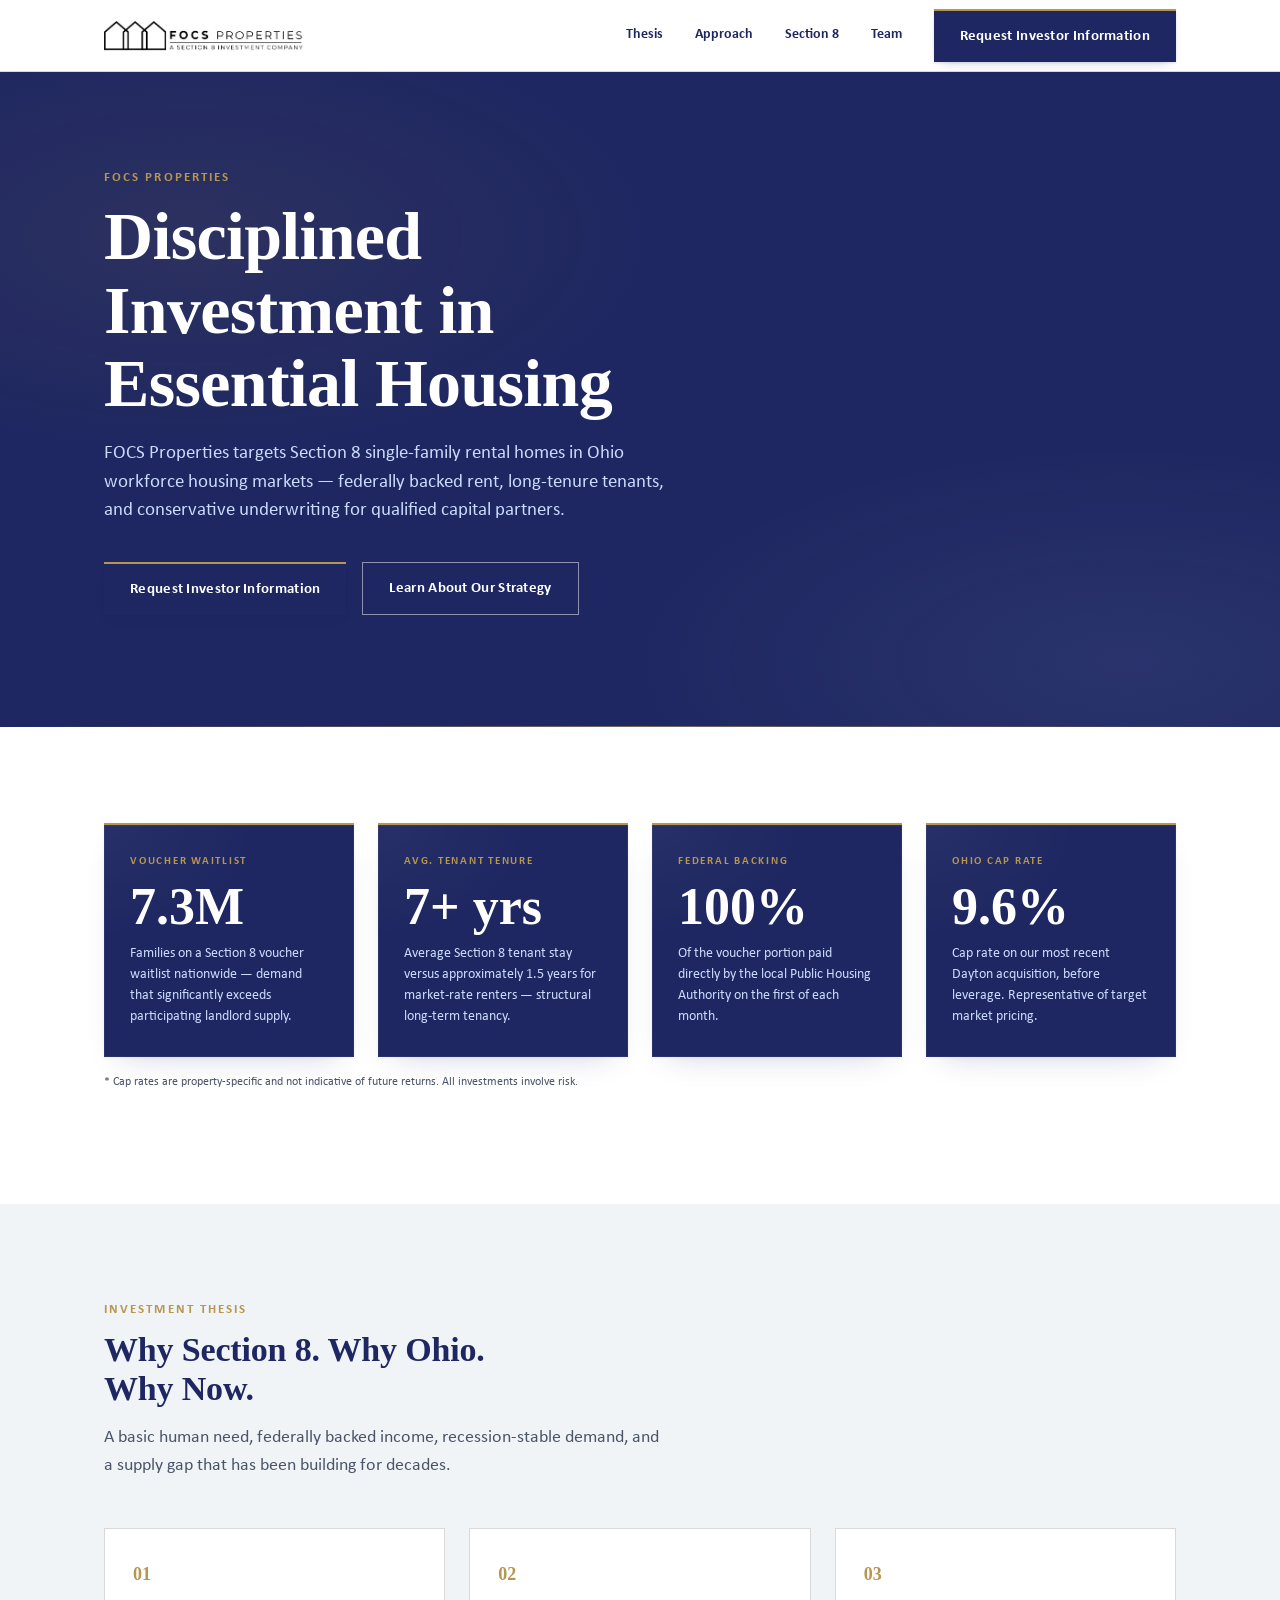
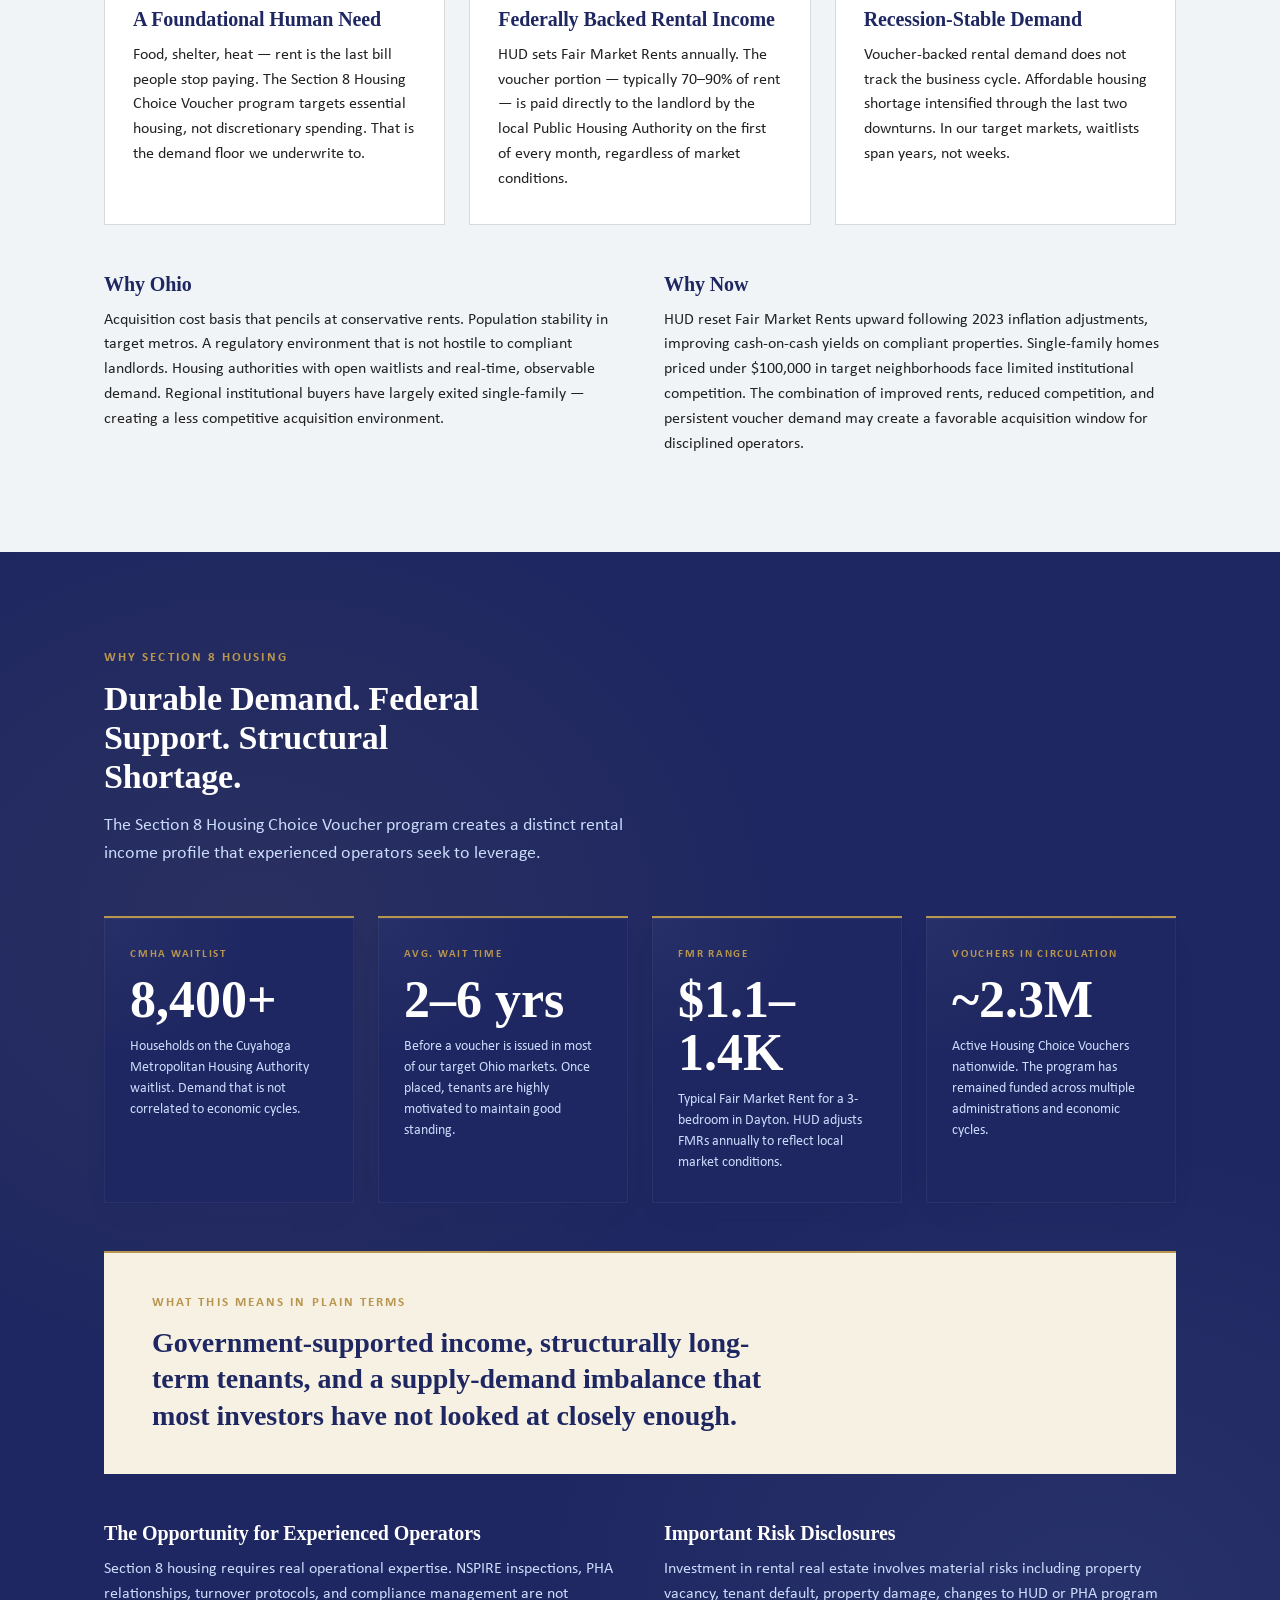
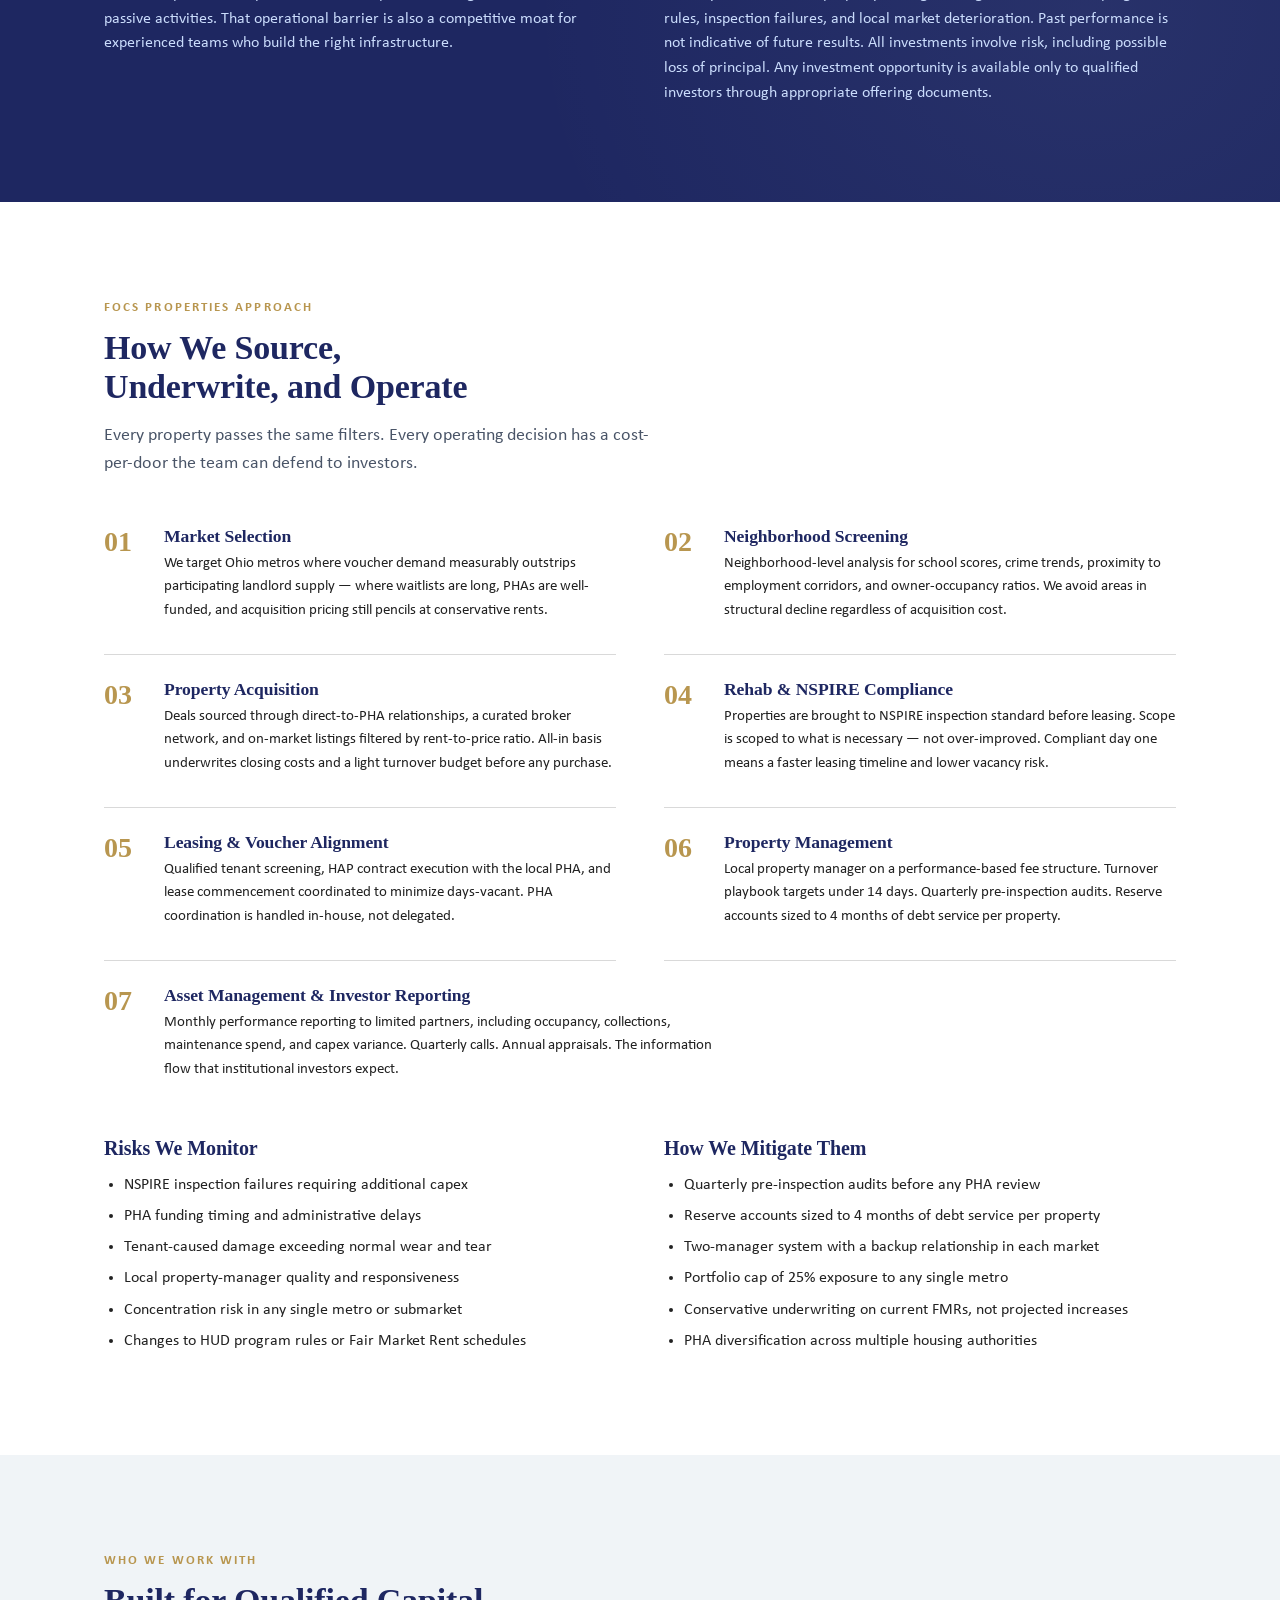
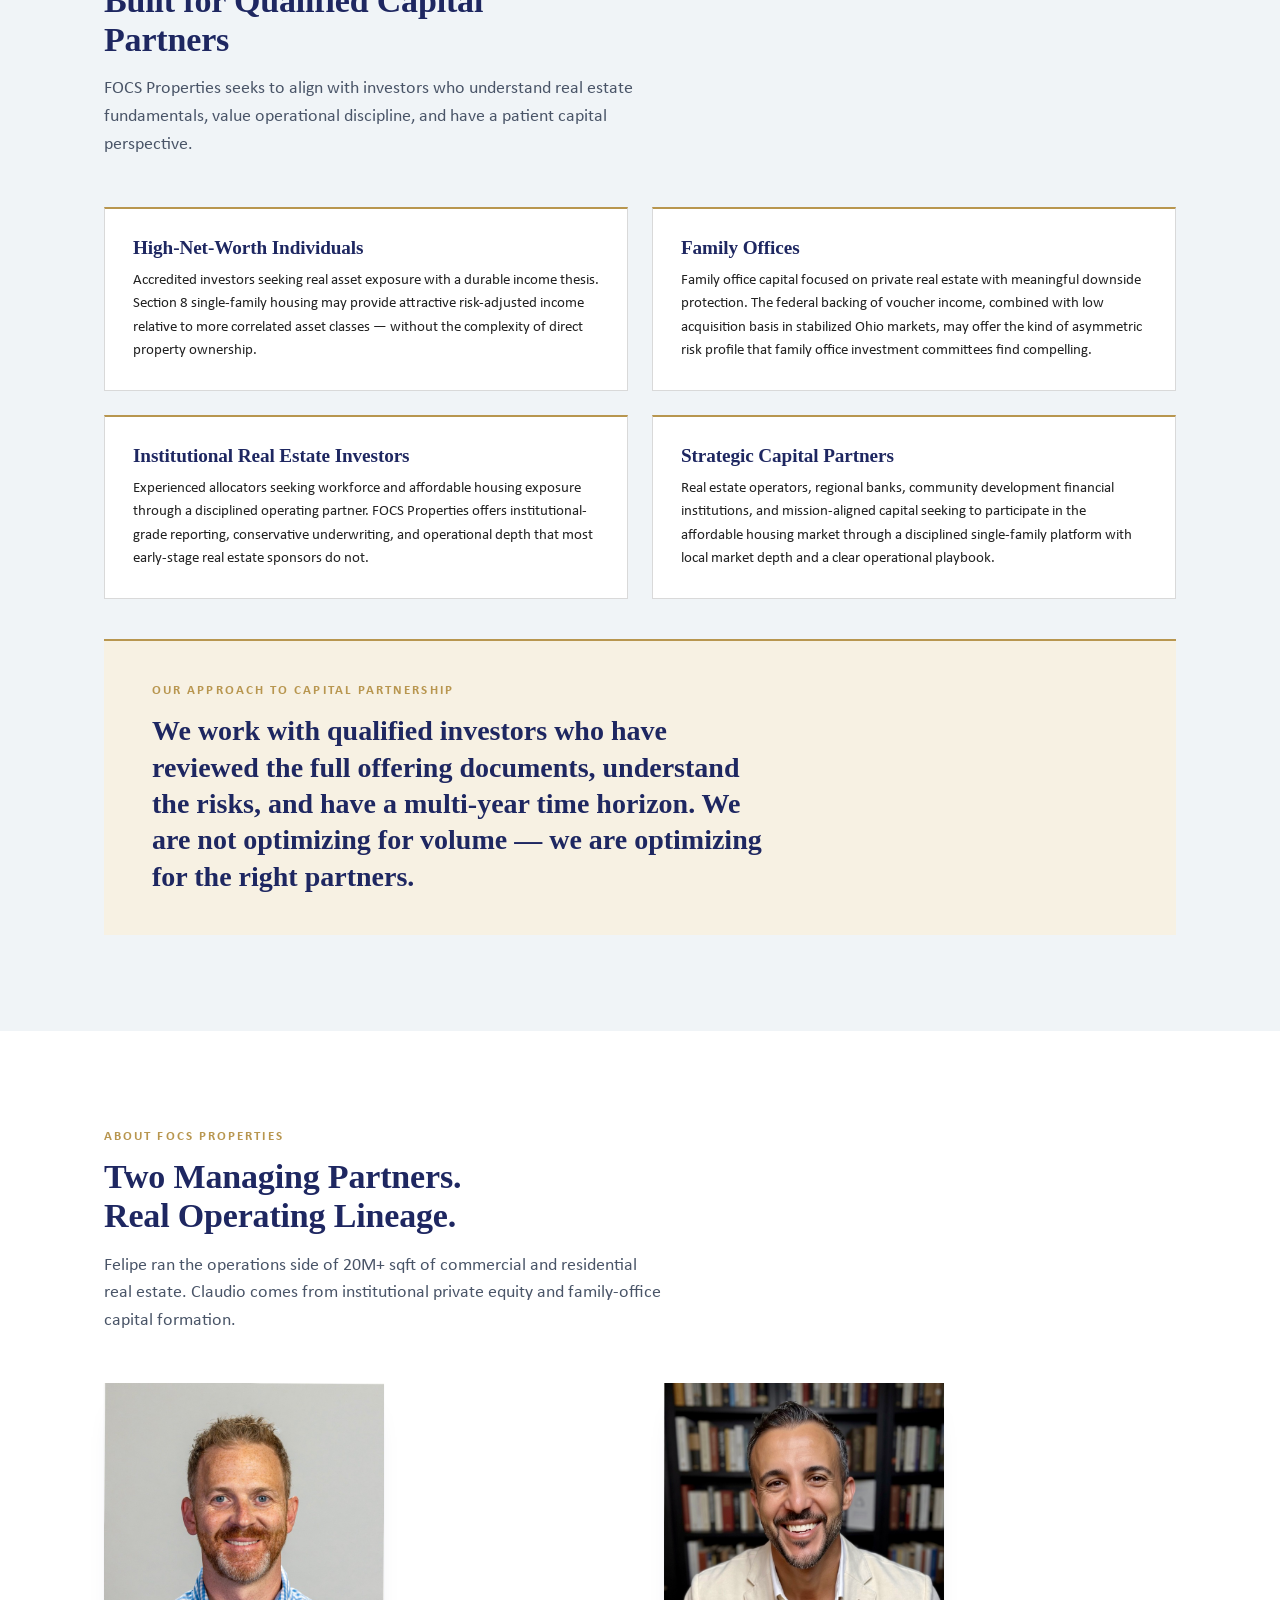
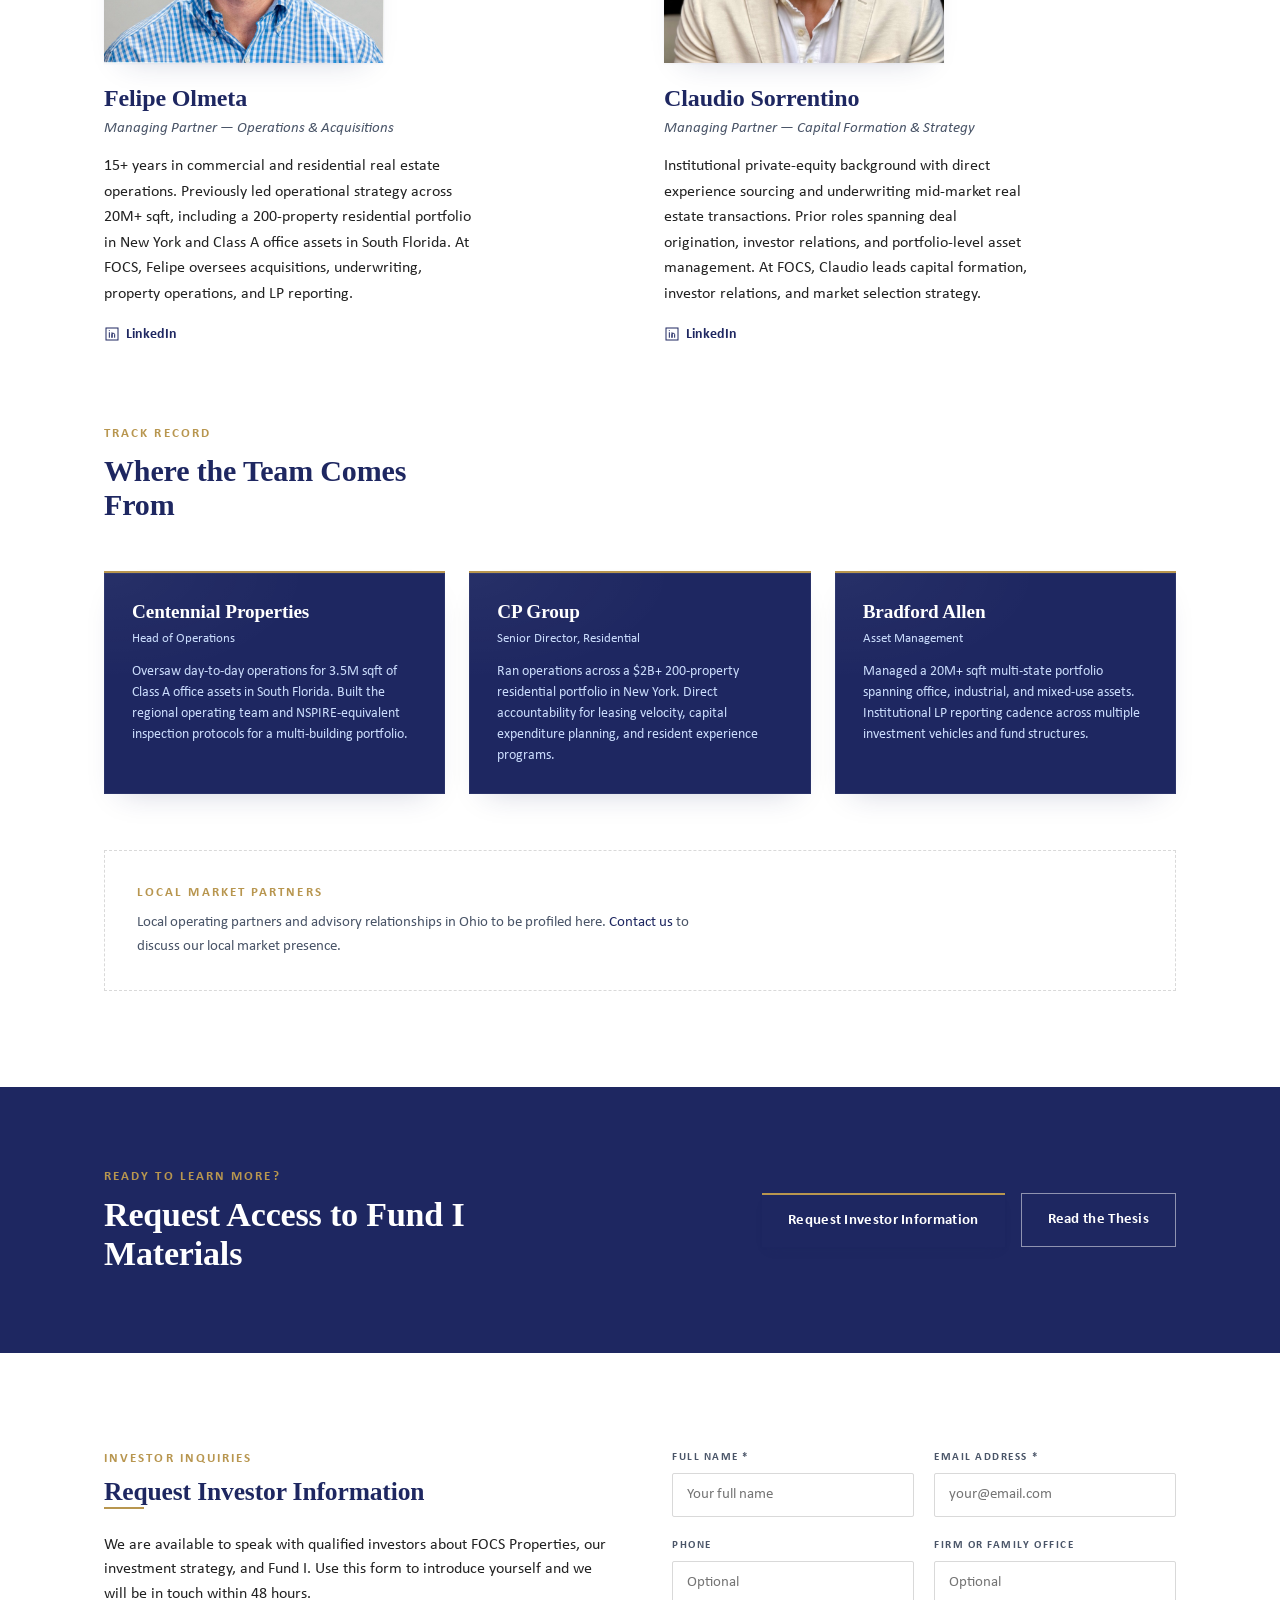
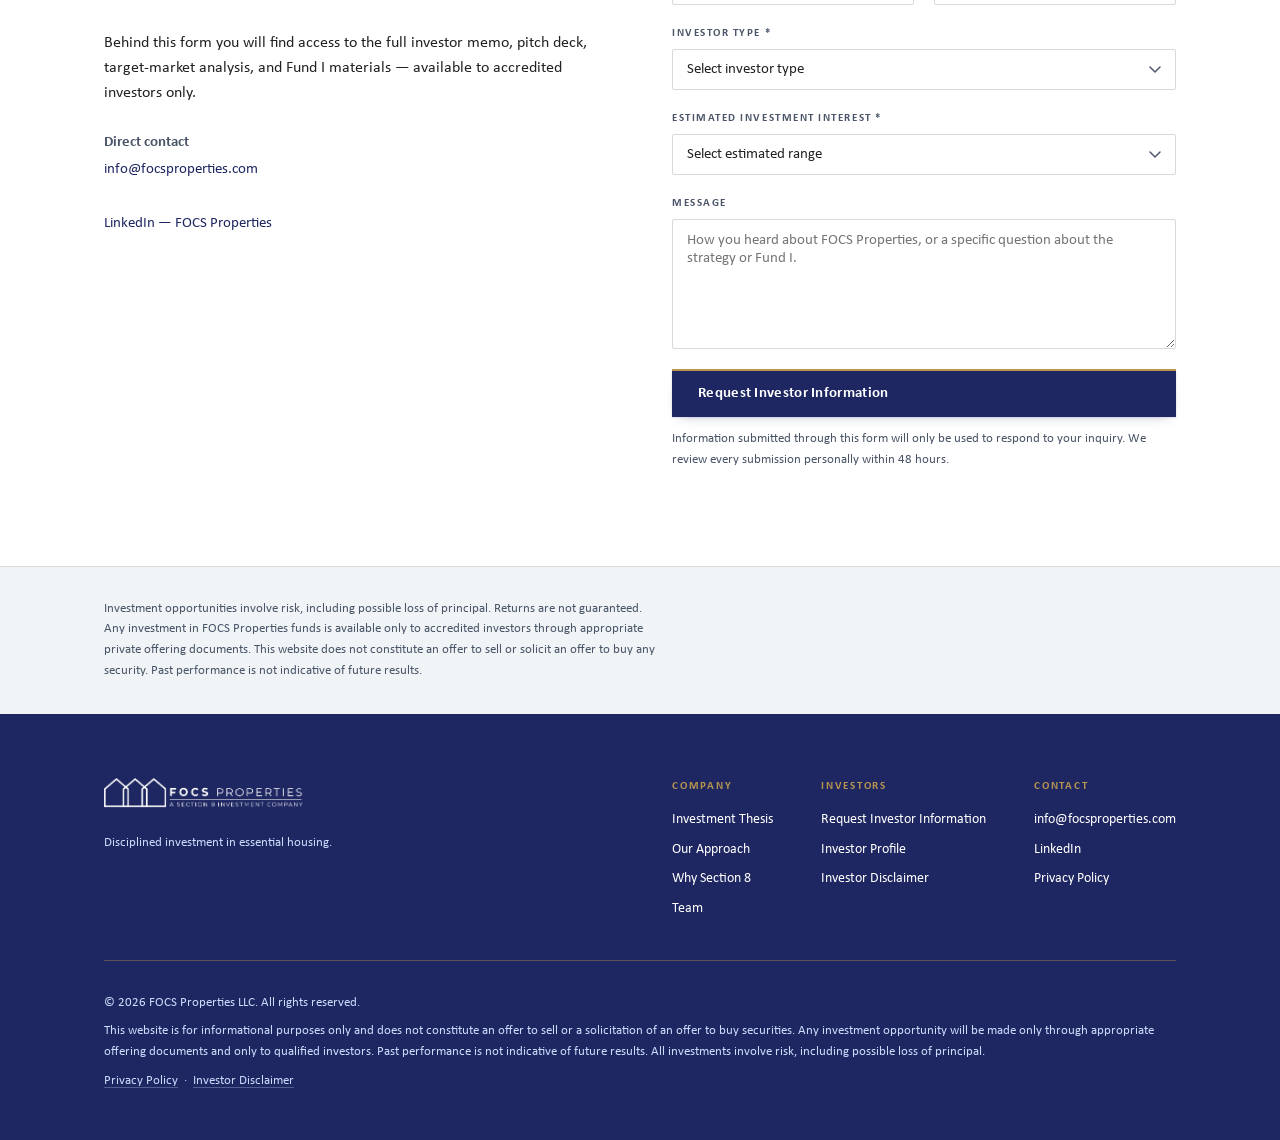
==== index.html @ 3cda9764 "Initial website build" ====
<!DOCTYPE html>
<html lang="en">
<head>
  <meta charset="UTF-8">
  <meta name="viewport" content="width=device-width, initial-scale=1.0">

  <!-- Primary SEO -->
  <title>FOCS Properties — Section 8 Real Estate Investment Platform</title>
  <meta name="description" content="FOCS Properties is a disciplined real estate investment platform focused on Section 8 single-family rental housing in Ohio. Federally backed rent, long-term tenants, and conservative underwriting for qualified investors.">
  <meta name="keywords" content="Section 8 real estate investing, workforce housing investment, affordable housing investment, single-family rental investment, Cleveland Section 8 housing, family office real estate, voucher-backed rental housing">
  <link rel="canonical" href="https://www.focsproperties.com/">

  <!-- Open Graph -->
  <meta property="og:type" content="website">
  <meta property="og:url" content="https://www.focsproperties.com/">
  <meta property="og:title" content="FOCS Properties — Section 8 Real Estate Investment Platform">
  <meta property="og:description" content="Disciplined investment in essential housing. FOCS Properties targets Section 8 single-family rental homes with federal rent backing, long-term tenants, and conservative underwriting.">
  <meta property="og:image" content="https://www.focsproperties.com/assets/og-image.png">
  <meta property="og:site_name" content="FOCS Properties">

  <!-- Twitter / X Card -->
  <meta name="twitter:card" content="summary_large_image">
  <meta name="twitter:title" content="FOCS Properties — Section 8 Real Estate Investment">
  <meta name="twitter:description" content="Disciplined investment in essential housing. Section 8 single-family rentals in Ohio with federally backed rent and long-term tenant profiles.">
  <meta name="twitter:image" content="https://www.focsproperties.com/assets/og-image.png">

  <!-- Schema.org Organization -->
  <script type="application/ld+json">
  {
    "@context": "https://schema.org",
    "@type": "Organization",
    "name": "FOCS Properties",
    "url": "https://www.focsproperties.com",
    "description": "A real estate investment platform focused on Section 8 single-family rental housing in Ohio workforce housing markets.",
    "founder": [
      {"@type": "Person", "name": "Felipe Olmeta"},
      {"@type": "Person", "name": "Claudio Sorrentino"}
    ],
    "areaServed": {"@type": "State", "name": "Ohio"},
    "email": "info@focsproperties.com",
    "sameAs": ["https://www.linkedin.com/company/focs-properties"]
  }
  </script>

  <link rel="stylesheet" href="css/styles.css">
  <link rel="preconnect" href="https://fonts.googleapis.com">
  <link rel="preconnect" href="https://fonts.gstatic.com" crossorigin>
</head>
<body>

  <a href="#main-content" class="skip-link">Skip to main content</a>

  <!-- ===== NAVIGATION ===================================================== -->
  <nav class="nav" id="nav" role="navigation" aria-label="Main navigation">
    <div class="container nav__inner">
      <a href="#" class="nav__logo" aria-label="FOCS Properties — home">
        <img src="assets/logo-horizontal-black.png" alt="FOCS Properties" width="180" height="30">
      </a>
      <div class="nav__links" role="list">
        <a href="#thesis"   class="nav__link" role="listitem">Thesis</a>
        <a href="#approach" class="nav__link" role="listitem">Approach</a>
        <a href="#section8" class="nav__link" role="listitem">Section 8</a>
        <a href="#team"     class="nav__link" role="listitem">Team</a>
        <a href="#contact"  class="nav__link btn btn--primary" role="listitem">Request Investor Information</a>
      </div>
      <button class="nav__hamburger" id="nav-toggle" aria-expanded="false" aria-controls="nav-mobile" aria-label="Open navigation menu">
        <svg width="22" height="22" viewBox="0 0 22 22" fill="none" stroke="currentColor" stroke-width="1.8" stroke-linecap="round" aria-hidden="true">
          <path d="M3 5h16M3 11h16M3 17h16"/>
        </svg>
      </button>
    </div>
    <div class="nav__mobile" id="nav-mobile" aria-hidden="true">
      <a href="#thesis"   class="nav__link">Thesis</a>
      <a href="#approach" class="nav__link">Approach</a>
      <a href="#section8" class="nav__link">Section 8</a>
      <a href="#team"     class="nav__link">Team</a>
      <a href="#contact"  class="nav__link">Request Investor Information</a>
    </div>
  </nav>

  <main id="main-content">

    <!-- ===== HERO ========================================================= -->
    <section class="hero" aria-label="Homepage hero">
      <div class="container">
        <span class="eyebrow">FOCS Properties</span>
        <h1 class="hero__title">Disciplined Investment in Essential Housing</h1>
        <p class="hero__sub">FOCS Properties targets Section 8 single-family rental homes in Ohio workforce housing markets — federally backed rent, long-tenure tenants, and conservative underwriting for qualified capital partners.</p>
        <div class="hero__ctas">
          <a href="#contact" class="btn btn--primary">Request Investor Information</a>
          <a href="#thesis"  class="btn btn--on-navy">Learn About Our Strategy</a>
        </div>
      </div>
    </section>

    <!-- ===== STATS ======================================================== -->
    <section class="section" aria-labelledby="stats-heading">
      <div class="container">
        <h2 id="stats-heading" class="sr-only">Key market statistics</h2>
        <div class="stat-row">
          <div class="stat-card reveal">
            <span class="stat-card__label">Voucher Waitlist</span>
            <span class="stat-card__number">7.3M</span>
            <p class="stat-card__desc">Families on a Section 8 voucher waitlist nationwide — demand that significantly exceeds participating landlord supply.</p>
          </div>
          <div class="stat-card reveal">
            <span class="stat-card__label">Avg. Tenant Tenure</span>
            <span class="stat-card__number">7+ yrs</span>
            <p class="stat-card__desc">Average Section 8 tenant stay versus approximately 1.5 years for market-rate renters — structural long-term tenancy.</p>
          </div>
          <div class="stat-card reveal">
            <span class="stat-card__label">Federal Backing</span>
            <span class="stat-card__number">100%</span>
            <p class="stat-card__desc">Of the voucher portion paid directly by the local Public Housing Authority on the first of each month.</p>
          </div>
          <div class="stat-card reveal">
            <span class="stat-card__label">Ohio Cap Rate</span>
            <span class="stat-card__number">9.6%</span>
            <p class="stat-card__desc">Cap rate on our most recent Dayton acquisition, before leverage. Representative of target market pricing.</p>
          </div>
        </div>
        <p style="font-size:12px;color:var(--focs-warm-gray);margin-top:16px;max-width:none;">* Cap rates are property-specific and not indicative of future returns. All investments involve risk.</p>
      </div>
    </section>

    <!-- ===== INVESTMENT THESIS ============================================ -->
    <section class="section section--alt" id="thesis" aria-labelledby="thesis-heading">
      <div class="container">
        <div class="section__header">
          <span class="eyebrow section__eyebrow">Investment Thesis</span>
          <h2 class="section__title" id="thesis-heading">Why Section 8. Why Ohio. Why Now.</h2>
          <p class="section__intro">A basic human need, federally backed income, recession-stable demand, and a supply gap that has been building for decades.</p>
        </div>

        <div class="num-row" style="margin-bottom:48px;">
          <div class="num-card reveal">
            <div class="num-card__n">01</div>
            <h3>A Foundational Human Need</h3>
            <p>Food, shelter, heat — rent is the last bill people stop paying. The Section 8 Housing Choice Voucher program targets essential housing, not discretionary spending. That is the demand floor we underwrite to.</p>
          </div>
          <div class="num-card reveal">
            <div class="num-card__n">02</div>
            <h3>Federally Backed Rental Income</h3>
            <p>HUD sets Fair Market Rents annually. The voucher portion — typically 70–90% of rent — is paid directly to the landlord by the local Public Housing Authority on the first of every month, regardless of market conditions.</p>
          </div>
          <div class="num-card reveal">
            <div class="num-card__n">03</div>
            <h3>Recession-Stable Demand</h3>
            <p>Voucher-backed rental demand does not track the business cycle. Affordable housing shortage intensified through the last two downturns. In our target markets, waitlists span years, not weeks.</p>
          </div>
        </div>

        <div class="two-col">
          <div class="two-col__col">
            <h3>Why Ohio</h3>
            <p>Acquisition cost basis that pencils at conservative rents. Population stability in target metros. A regulatory environment that is not hostile to compliant landlords. Housing authorities with open waitlists and real-time, observable demand. Regional institutional buyers have largely exited single-family — creating a less competitive acquisition environment.</p>
          </div>
          <div class="two-col__col">
            <h3>Why Now</h3>
            <p>HUD reset Fair Market Rents upward following 2023 inflation adjustments, improving cash-on-cash yields on compliant properties. Single-family homes priced under $100,000 in target neighborhoods face limited institutional competition. The combination of improved rents, reduced competition, and persistent voucher demand may create a favorable acquisition window for disciplined operators.</p>
          </div>
        </div>
      </div>
    </section>

    <!-- ===== WHY SECTION 8 ================================================ -->
    <section class="section section--navy" id="section8" aria-labelledby="section8-heading">
      <div class="container">
        <div class="section__header">
          <span class="eyebrow section__eyebrow">Why Section 8 Housing</span>
          <h2 class="section__title" id="section8-heading">Durable Demand. Federal Support. Structural Shortage.</h2>
          <p class="section__intro">The Section 8 Housing Choice Voucher program creates a distinct rental income profile that experienced operators seek to leverage.</p>
        </div>

        <div class="stat-row" style="margin-bottom:48px;">
          <div class="stat-card reveal">
            <span class="stat-card__label">CMHA Waitlist</span>
            <span class="stat-card__number">8,400+</span>
            <p class="stat-card__desc">Households on the Cuyahoga Metropolitan Housing Authority waitlist. Demand that is not correlated to economic cycles.</p>
          </div>
          <div class="stat-card reveal">
            <span class="stat-card__label">Avg. Wait Time</span>
            <span class="stat-card__number">2–6 yrs</span>
            <p class="stat-card__desc">Before a voucher is issued in most of our target Ohio markets. Once placed, tenants are highly motivated to maintain good standing.</p>
          </div>
          <div class="stat-card reveal">
            <span class="stat-card__label">FMR Range</span>
            <span class="stat-card__number">$1.1–1.4K</span>
            <p class="stat-card__desc">Typical Fair Market Rent for a 3-bedroom in Dayton. HUD adjusts FMRs annually to reflect local market conditions.</p>
          </div>
          <div class="stat-card reveal">
            <span class="stat-card__label">Vouchers in Circulation</span>
            <span class="stat-card__number">~2.3M</span>
            <p class="stat-card__desc">Active Housing Choice Vouchers nationwide. The program has remained funded across multiple administrations and economic cycles.</p>
          </div>
        </div>

        <div class="takeaway reveal">
          <span class="eyebrow">What This Means in Plain Terms</span>
          <p class="takeaway__body">Government-supported income, structurally long-term tenants, and a supply-demand imbalance that most investors have not looked at closely enough.</p>
        </div>

        <div class="two-col" style="margin-top:48px;">
          <div class="two-col__col" style="color:var(--focs-white);">
            <h3 style="color:var(--focs-white);">The Opportunity for Experienced Operators</h3>
            <p style="color:var(--focs-light-blue);">Section 8 housing requires real operational expertise. NSPIRE inspections, PHA relationships, turnover protocols, and compliance management are not passive activities. That operational barrier is also a competitive moat for experienced teams who build the right infrastructure.</p>
          </div>
          <div class="two-col__col">
            <h3 style="color:var(--focs-white);">Important Risk Disclosures</h3>
            <p style="color:var(--focs-light-blue);">Investment in rental real estate involves material risks including property vacancy, tenant default, property damage, changes to HUD or PHA program rules, inspection failures, and local market deterioration. Past performance is not indicative of future results. All investments involve risk, including possible loss of principal. Any investment opportunity is available only to qualified investors through appropriate offering documents.</p>
          </div>
        </div>
      </div>
    </section>

    <!-- ===== APPROACH ===================================================== -->
    <section class="section" id="approach" aria-labelledby="approach-heading">
      <div class="container">
        <div class="section__header">
          <span class="eyebrow section__eyebrow">FOCS Properties Approach</span>
          <h2 class="section__title" id="approach-heading">How We Source, Underwrite, and Operate</h2>
          <p class="section__intro">Every property passes the same filters. Every operating decision has a cost-per-door the team can defend to investors.</p>
        </div>

        <div class="process-list" style="margin-bottom:56px;">
          <div class="process-item reveal">
            <div class="process-item__num">01</div>
            <div>
              <h3>Market Selection</h3>
              <p>We target Ohio metros where voucher demand measurably outstrips participating landlord supply — where waitlists are long, PHAs are well-funded, and acquisition pricing still pencils at conservative rents.</p>
            </div>
          </div>
          <div class="process-item reveal">
            <div class="process-item__num">02</div>
            <div>
              <h3>Neighborhood Screening</h3>
              <p>Neighborhood-level analysis for school scores, crime trends, proximity to employment corridors, and owner-occupancy ratios. We avoid areas in structural decline regardless of acquisition cost.</p>
            </div>
          </div>
          <div class="process-item reveal">
            <div class="process-item__num">03</div>
            <div>
              <h3>Property Acquisition</h3>
              <p>Deals sourced through direct-to-PHA relationships, a curated broker network, and on-market listings filtered by rent-to-price ratio. All-in basis underwrites closing costs and a light turnover budget before any purchase.</p>
            </div>
          </div>
          <div class="process-item reveal">
            <div class="process-item__num">04</div>
            <div>
              <h3>Rehab &amp; NSPIRE Compliance</h3>
              <p>Properties are brought to NSPIRE inspection standard before leasing. Scope is scoped to what is necessary — not over-improved. Compliant day one means a faster leasing timeline and lower vacancy risk.</p>
            </div>
          </div>
          <div class="process-item reveal">
            <div class="process-item__num">05</div>
            <div>
              <h3>Leasing &amp; Voucher Alignment</h3>
              <p>Qualified tenant screening, HAP contract execution with the local PHA, and lease commencement coordinated to minimize days-vacant. PHA coordination is handled in-house, not delegated.</p>
            </div>
          </div>
          <div class="process-item reveal">
            <div class="process-item__num">06</div>
            <div>
              <h3>Property Management</h3>
              <p>Local property manager on a performance-based fee structure. Turnover playbook targets under 14 days. Quarterly pre-inspection audits. Reserve accounts sized to 4 months of debt service per property.</p>
            </div>
          </div>
          <div class="process-item reveal" style="grid-column: 1 / -1;">
            <div class="process-item__num">07</div>
            <div>
              <h3>Asset Management &amp; Investor Reporting</h3>
              <p>Monthly performance reporting to limited partners, including occupancy, collections, maintenance spend, and capex variance. Quarterly calls. Annual appraisals. The information flow that institutional investors expect.</p>
            </div>
          </div>
        </div>

        <div class="two-col">
          <div class="two-col__col">
            <h3>Risks We Monitor</h3>
            <ul>
              <li>NSPIRE inspection failures requiring additional capex</li>
              <li>PHA funding timing and administrative delays</li>
              <li>Tenant-caused damage exceeding normal wear and tear</li>
              <li>Local property-manager quality and responsiveness</li>
              <li>Concentration risk in any single metro or submarket</li>
              <li>Changes to HUD program rules or Fair Market Rent schedules</li>
            </ul>
          </div>
          <div class="two-col__col">
            <h3>How We Mitigate Them</h3>
            <ul>
              <li>Quarterly pre-inspection audits before any PHA review</li>
              <li>Reserve accounts sized to 4 months of debt service per property</li>
              <li>Two-manager system with a backup relationship in each market</li>
              <li>Portfolio cap of 25% exposure to any single metro</li>
              <li>Conservative underwriting on current FMRs, not projected increases</li>
              <li>PHA diversification across multiple housing authorities</li>
            </ul>
          </div>
        </div>
      </div>
    </section>

    <!-- ===== INVESTOR PROFILES ============================================ -->
    <section class="section section--alt" id="investors" aria-labelledby="investors-heading">
      <div class="container">
        <div class="section__header">
          <span class="eyebrow section__eyebrow">Who We Work With</span>
          <h2 class="section__title" id="investors-heading">Built for Qualified Capital Partners</h2>
          <p class="section__intro">FOCS Properties seeks to align with investors who understand real estate fundamentals, value operational discipline, and have a patient capital perspective.</p>
        </div>

        <div class="profile-grid">
          <div class="profile-card reveal">
            <h3>High-Net-Worth Individuals</h3>
            <p>Accredited investors seeking real asset exposure with a durable income thesis. Section 8 single-family housing may provide attractive risk-adjusted income relative to more correlated asset classes — without the complexity of direct property ownership.</p>
          </div>
          <div class="profile-card reveal">
            <h3>Family Offices</h3>
            <p>Family office capital focused on private real estate with meaningful downside protection. The federal backing of voucher income, combined with low acquisition basis in stabilized Ohio markets, may offer the kind of asymmetric risk profile that family office investment committees find compelling.</p>
          </div>
          <div class="profile-card reveal">
            <h3>Institutional Real Estate Investors</h3>
            <p>Experienced allocators seeking workforce and affordable housing exposure through a disciplined operating partner. FOCS Properties offers institutional-grade reporting, conservative underwriting, and operational depth that most early-stage real estate sponsors do not.</p>
          </div>
          <div class="profile-card reveal">
            <h3>Strategic Capital Partners</h3>
            <p>Real estate operators, regional banks, community development financial institutions, and mission-aligned capital seeking to participate in the affordable housing market through a disciplined single-family platform with local market depth and a clear operational playbook.</p>
          </div>
        </div>

        <div class="takeaway reveal" style="margin-top:40px;">
          <span class="eyebrow">Our Approach to Capital Partnership</span>
          <p class="takeaway__body">We work with qualified investors who have reviewed the full offering documents, understand the risks, and have a multi-year time horizon. We are not optimizing for volume — we are optimizing for the right partners.</p>
        </div>
      </div>
    </section>

    <!-- ===== TEAM ========================================================= -->
    <section class="section" id="team" aria-labelledby="team-heading">
      <div class="container">
        <div class="section__header">
          <span class="eyebrow section__eyebrow">About FOCS Properties</span>
          <h2 class="section__title" id="team-heading">Two Managing Partners. Real Operating Lineage.</h2>
          <p class="section__intro">Felipe ran the operations side of 20M+ sqft of commercial and residential real estate. Claudio comes from institutional private equity and family-office capital formation.</p>
        </div>

        <div class="team-row" style="margin-bottom:72px;">
          <div class="team-card reveal">
            <div class="team-card__photo">
              <img src="assets/felipe-olmeta.jpg" alt="Felipe Olmeta, Managing Partner at FOCS Properties">
            </div>
            <h3>Felipe Olmeta</h3>
            <p class="team-card__role">Managing Partner — Operations &amp; Acquisitions</p>
            <p class="team-card__bio">15+ years in commercial and residential real estate operations. Previously led operational strategy across 20M+ sqft, including a 200-property residential portfolio in New York and Class A office assets in South Florida. At FOCS, Felipe oversees acquisitions, underwriting, property operations, and LP reporting.</p>
            <a href="https://www.linkedin.com/in/felipeolmeta" class="team-card__link" target="_blank" rel="noopener noreferrer" aria-label="Felipe Olmeta on LinkedIn">
              <svg width="16" height="16" viewBox="0 0 24 24" fill="none" stroke="currentColor" stroke-width="1.5" stroke-linecap="round" aria-hidden="true"><rect x="3" y="3" width="18" height="18"/><path d="M8 10v7M8 7v.01M12 17v-4a2 2 0 0 1 4 0v4M12 17v-7"/></svg>
              LinkedIn
            </a>
          </div>
          <div class="team-card reveal">
            <div class="team-card__photo">
              <img src="assets/claudio-sorrentino.jpeg" alt="Claudio Sorrentino, Managing Partner at FOCS Properties">
            </div>
            <h3>Claudio Sorrentino</h3>
            <p class="team-card__role">Managing Partner — Capital Formation &amp; Strategy</p>
            <p class="team-card__bio">Institutional private-equity background with direct experience sourcing and underwriting mid-market real estate transactions. Prior roles spanning deal origination, investor relations, and portfolio-level asset management. At FOCS, Claudio leads capital formation, investor relations, and market selection strategy.</p>
            <a href="https://www.linkedin.com/in/claudiosorrentino" class="team-card__link" target="_blank" rel="noopener noreferrer" aria-label="Claudio Sorrentino on LinkedIn">
              <svg width="16" height="16" viewBox="0 0 24 24" fill="none" stroke="currentColor" stroke-width="1.5" stroke-linecap="round" aria-hidden="true"><rect x="3" y="3" width="18" height="18"/><path d="M8 10v7M8 7v.01M12 17v-4a2 2 0 0 1 4 0v4M12 17v-7"/></svg>
              LinkedIn
            </a>
          </div>
        </div>

        <!-- Track record -->
        <div class="section__header">
          <span class="eyebrow section__eyebrow">Track Record</span>
          <h2 class="section__title" style="font-size:1.875rem;">Where the Team Comes From</h2>
        </div>
        <div class="track-row">
          <div class="track-card reveal">
            <h3>Centennial Properties</h3>
            <div class="track-card__role">Head of Operations</div>
            <p>Oversaw day-to-day operations for 3.5M sqft of Class A office assets in South Florida. Built the regional operating team and NSPIRE-equivalent inspection protocols for a multi-building portfolio.</p>
          </div>
          <div class="track-card reveal">
            <h3>CP Group</h3>
            <div class="track-card__role">Senior Director, Residential</div>
            <p>Ran operations across a $2B+ 200-property residential portfolio in New York. Direct accountability for leasing velocity, capital expenditure planning, and resident experience programs.</p>
          </div>
          <div class="track-card reveal">
            <h3>Bradford Allen</h3>
            <div class="track-card__role">Asset Management</div>
            <p>Managed a 20M+ sqft multi-state portfolio spanning office, industrial, and mixed-use assets. Institutional LP reporting cadence across multiple investment vehicles and fund structures.</p>
          </div>
        </div>

        <!-- Placeholder for future local partners -->
        <div style="margin-top:56px;padding:32px;border:1px dashed var(--focs-divider);">
          <span class="eyebrow" style="margin-bottom:8px;">Local Market Partners</span>
          <p style="font-size:15px;color:var(--focs-warm-gray);margin:0;">Local operating partners and advisory relationships in Ohio to be profiled here. <a href="#contact">Contact us</a> to discuss our local market presence.</p>
        </div>
      </div>
    </section>

    <!-- ===== CTA BAND ===================================================== -->
    <section class="cta-band" aria-label="Investor call to action">
      <div class="container cta-band__inner">
        <div>
          <span class="eyebrow">Ready to Learn More?</span>
          <h2 class="cta-band__headline">Request Access to Fund I Materials</h2>
        </div>
        <div class="cta-band__actions">
          <a href="#contact" class="btn btn--primary">Request Investor Information</a>
          <a href="#thesis"  class="btn btn--on-navy">Read the Thesis</a>
        </div>
      </div>
    </section>

    <!-- ===== CONTACT / INVESTOR INQUIRY =================================== -->
    <section class="section" id="contact" aria-labelledby="contact-heading">
      <div class="container">
        <div class="contact-wrap">
          <div class="contact-info">
            <span class="eyebrow">Investor Inquiries</span>
            <h2 id="contact-heading">Request Investor Information</h2>
            <div class="gold-rule"></div>
            <p>We are available to speak with qualified investors about FOCS Properties, our investment strategy, and Fund I. Use this form to introduce yourself and we will be in touch within 48 hours.</p>
            <p>Behind this form you will find access to the full investor memo, pitch deck, target-market analysis, and Fund I materials — available to accredited investors only.</p>
            <address>
              <strong>Direct contact</strong><br>
              <a href="mailto:info@focsproperties.com">info@focsproperties.com</a><br>
              <br>
              <a href="https://www.linkedin.com/company/focs-properties" target="_blank" rel="noopener noreferrer">LinkedIn — FOCS Properties</a>
            </address>
          </div>

          <div>
            <form class="form" id="investor-form" novalidate>
              <div class="form__field">
                <label class="form__label" for="f-name">Full Name <span aria-hidden="true">*</span></label>
                <input class="form__input" type="text" id="f-name" name="name" required autocomplete="name" placeholder="Your full name">
              </div>
              <div class="form__field">
                <label class="form__label" for="f-email">Email Address <span aria-hidden="true">*</span></label>
                <input class="form__input" type="email" id="f-email" name="email" required autocomplete="email" placeholder="your@email.com">
              </div>
              <div class="form__field">
                <label class="form__label" for="f-phone">Phone</label>
                <input class="form__input" type="tel" id="f-phone" name="phone" autocomplete="tel" placeholder="Optional">
              </div>
              <div class="form__field">
                <label class="form__label" for="f-firm">Firm or Family Office</label>
                <input class="form__input" type="text" id="f-firm" name="firm" placeholder="Optional">
              </div>
              <div class="form__field form__field--full">
                <label class="form__label" for="f-type">Investor Type <span aria-hidden="true">*</span></label>
                <select class="form__select" id="f-type" name="investor_type" required>
                  <option value="" disabled selected>Select investor type</option>
                  <option value="hnwi">High-Net-Worth Individual</option>
                  <option value="family-office">Family Office</option>
                  <option value="institutional">Institutional Investor</option>
                  <option value="operator">Real Estate Operator</option>
                  <option value="other">Other</option>
                </select>
              </div>
              <div class="form__field form__field--full">
                <label class="form__label" for="f-amount">Estimated Investment Interest <span aria-hidden="true">*</span></label>
                <select class="form__select" id="f-amount" name="investment_range" required>
                  <option value="" disabled selected>Select estimated range</option>
                  <option value="under-250k">Under $250,000</option>
                  <option value="250k-500k">$250,000 to $500,000</option>
                  <option value="500k-1m">$500,000 to $1 million</option>
                  <option value="1m-plus">$1 million+</option>
                </select>
              </div>
              <div class="form__field form__field--full">
                <label class="form__label" for="f-message">Message</label>
                <textarea class="form__textarea" id="f-message" name="message" placeholder="How you heard about FOCS Properties, or a specific question about the strategy or Fund I."></textarea>
              </div>
              <div class="form__submit-row">
                <button type="submit" class="btn btn--primary">Request Investor Information</button>
                <p class="form__note">Information submitted through this form will only be used to respond to your inquiry. We review every submission personally within 48 hours.</p>
              </div>
            </form>

            <!-- Confirmation (hidden by default) -->
            <div class="confirm-card" id="form-confirm" style="display:none;" aria-live="polite">
              <span class="eyebrow">Request Received</span>
              <h3>We will be in touch within 48 hours.</h3>
              <p>Thank you for your interest in FOCS Properties. We review every inquiry personally. You will receive an email confirming next steps. If it is time-sensitive, email us directly at <a href="mailto:info@focsproperties.com" style="color:var(--focs-light-blue);border-bottom-color:rgba(202,220,252,0.4);">info@focsproperties.com</a>.</p>
            </div>
          </div>
        </div>
      </div>
    </section>

    <!-- ===== DISCLAIMER NOTE ============================================== -->
    <div class="disclaimer-note" role="note" aria-label="Investment disclaimer">
      <div class="container">
        <p>Investment opportunities involve risk, including possible loss of principal. Returns are not guaranteed. Any investment in FOCS Properties funds is available only to accredited investors through appropriate private offering documents. This website does not constitute an offer to sell or solicit an offer to buy any security. Past performance is not indicative of future results.</p>
      </div>
    </div>

  </main>

  <!-- ===== FOOTER ========================================================= -->
  <footer class="footer" role="contentinfo">
    <div class="container">
      <div class="footer__top">
        <div>
          <a href="#" class="nav__logo" style="display:inline-block;margin-bottom:8px;border:0;">
            <img src="assets/logo-horizontal-white.png" alt="FOCS Properties" width="200" height="40">
          </a>
          <p class="footer__tagline">Disciplined investment in essential housing.</p>
        </div>
        <nav class="footer__nav" aria-label="Footer navigation">
          <div class="footer__col">
            <span class="footer__col-title">Company</span>
            <a href="#thesis">Investment Thesis</a>
            <a href="#approach">Our Approach</a>
            <a href="#section8">Why Section 8</a>
            <a href="#team">Team</a>
          </div>
          <div class="footer__col">
            <span class="footer__col-title">Investors</span>
            <a href="#contact">Request Investor Information</a>
            <a href="#investors">Investor Profile</a>
            <a href="disclaimer.html">Investor Disclaimer</a>
          </div>
          <div class="footer__col">
            <span class="footer__col-title">Contact</span>
            <a href="mailto:info@focsproperties.com">info@focsproperties.com</a>
            <a href="https://www.linkedin.com/company/focs-properties" target="_blank" rel="noopener noreferrer">LinkedIn</a>
            <a href="privacy.html">Privacy Policy</a>
          </div>
        </nav>
      </div>
      <div class="footer__bottom">
        <p>© 2026 FOCS Properties LLC. All rights reserved.</p>
        <p>This website is for informational purposes only and does not constitute an offer to sell or a solicitation of an offer to buy securities. Any investment opportunity will be made only through appropriate offering documents and only to qualified investors. Past performance is not indicative of future results. All investments involve risk, including possible loss of principal.</p>
        <p><a href="privacy.html">Privacy Policy</a> &nbsp;·&nbsp; <a href="disclaimer.html">Investor Disclaimer</a></p>
      </div>
    </div>
  </footer>

  <script src="js/main.js"></script>
</body>
</html>
---- css/styles.css ----
/* ==========================================================================
   FOCS Properties — Production Website Styles
   Brand Guidelines v2.0: Navy #1E2761 + Gold #B8964F, Georgia + Calibri
   ========================================================================== */

/* --- Fonts ---------------------------------------------------------------- */
@font-face {
  font-family: 'Calibri';
  src: url('../fonts/calibri-regular.ttf') format('truetype');
  font-weight: 400; font-style: normal; font-display: swap;
}
@font-face {
  font-family: 'Calibri';
  src: url('../fonts/calibri-bold.ttf') format('truetype');
  font-weight: 700; font-style: normal; font-display: swap;
}
@font-face {
  font-family: 'Calibri';
  src: url('../fonts/calibri-italic.ttf') format('truetype');
  font-weight: 400; font-style: italic; font-display: swap;
}
@font-face {
  font-family: 'Calibri';
  src: url('../fonts/calibri-bold-italic.ttf') format('truetype');
  font-weight: 700; font-style: italic; font-display: swap;
}
@import url('https://fonts.googleapis.com/css2?family=Carlito:ital,wght@0,400;0,700;1,400;1,700&display=swap');

/* --- Design Tokens -------------------------------------------------------- */
:root {
  --focs-navy:        #1E2761;
  --focs-navy-deep:   #151B47;
  --focs-gold:        #B8964F;
  --focs-gold-deep:   #9B7D3E;
  --focs-light-blue:  #CADCFC;
  --focs-white:       #FFFFFF;
  --focs-charcoal:    #222222;
  --focs-warm-gray:   #4A5568;
  --focs-soft-gold:   #F7F1E3;
  --focs-light-bg:    #F0F4F7;
  --focs-divider:     #D9D9D9;

  --font-display: Georgia, 'Times New Roman', serif;
  --font-body:    Calibri, Carlito, 'Helvetica Neue', Arial, sans-serif;

  --fs-hero:   clamp(40px, 6vw, 68px);
  --fs-h1:     clamp(32px, 4vw, 44px);
  --fs-h2:     clamp(26px, 3vw, 34px);
  --fs-h3:     1.375rem;
  --fs-eyebrow: 0.8125rem;
  --fs-body:   1.0625rem;
  --fs-sm:     0.9375rem;
  --fs-meta:   0.8125rem;

  --space-1: 0.5rem;
  --space-2: 1rem;
  --space-3: 1.5rem;
  --space-4: 2rem;
  --space-5: 3rem;
  --space-6: 4rem;
  --space-7: 6rem;

  --container-max: 1200px;
  --container-pad: clamp(20px, 5vw, 80px);
  --grid-gap: 24px;

  --radius: 2px;
  --ease: cubic-bezier(0.2, 0, 0, 1);
  --dur-fast: 120ms;
  --dur-med:  220ms;
}

/* --- Reset ---------------------------------------------------------------- */
*, *::before, *::after { box-sizing: border-box; }
html { scroll-behavior: smooth; }
html, body { margin: 0; padding: 0; }
body {
  font-family: var(--font-body);
  font-size: var(--fs-body);
  line-height: 1.55;
  color: var(--focs-charcoal);
  background: var(--focs-white);
  -webkit-font-smoothing: antialiased;
  text-rendering: optimizeLegibility;
}
img { max-width: 100%; display: block; }
button { font-family: inherit; }

h1, h2, h3, h4, h5, h6 {
  font-family: var(--font-display);
  color: var(--focs-navy);
  font-weight: 700;
  line-height: 1.15;
  letter-spacing: -0.005em;
  margin: 0;
}
p { margin: 0 0 var(--space-2); max-width: 72ch; }
a {
  color: var(--focs-navy);
  text-decoration: none;
  border-bottom: 1px solid transparent;
  transition: border-color var(--dur-fast) var(--ease);
}
a:hover { border-bottom-color: var(--focs-gold); }
:focus-visible { outline: 2px solid var(--focs-gold); outline-offset: 2px; }

/* --- Utilities ------------------------------------------------------------ */
.container {
  max-width: var(--container-max);
  margin: 0 auto;
  padding-left: var(--container-pad);
  padding-right: var(--container-pad);
}

.eyebrow {
  font-family: var(--font-body);
  font-size: var(--fs-eyebrow);
  font-weight: 700;
  text-transform: uppercase;
  letter-spacing: 0.16em;
  color: var(--focs-gold);
  display: block;
  margin-bottom: var(--space-1);
}

.gold-rule {
  display: block;
  width: 40px;
  height: 0;
  border: 0;
  border-top: 2px solid var(--focs-gold);
  margin-bottom: var(--space-3);
}

.sr-only {
  position: absolute; width: 1px; height: 1px;
  overflow: hidden; clip: rect(0,0,0,0); white-space: nowrap;
}

/* --- Scroll reveal -------------------------------------------------------- */
.reveal {
  opacity: 0;
  transform: translateY(12px);
  transition: opacity 500ms var(--ease), transform 500ms var(--ease);
}
.reveal.is-in { opacity: 1; transform: none; }

/* =========================================================================
   NAV
   ========================================================================= */
.nav {
  position: sticky; top: 0; z-index: 100;
  background: rgba(255,255,255,0.92);
  backdrop-filter: saturate(140%) blur(8px);
  -webkit-backdrop-filter: saturate(140%) blur(8px);
  border-bottom: 1px solid var(--focs-divider);
  height: 72px;
  transition: box-shadow var(--dur-med) var(--ease);
}
.nav.is-scrolled {
  box-shadow: 0 1px 2px rgba(30,39,97,0.04), 0 8px 20px -16px rgba(30,39,97,0.18);
}
.nav__inner {
  display: flex; align-items: center; justify-content: space-between;
  height: 100%;
}
.nav__logo { display: flex; align-items: center; border: 0; }
.nav__logo img { height: 30px; width: auto; }
.nav__links { display: flex; gap: 32px; align-items: center; }
.nav__link {
  font-family: var(--font-body);
  font-size: 14px; font-weight: 700;
  color: var(--focs-navy);
  background: none; border: 0; cursor: pointer;
  padding: 4px 0;
  text-decoration: none;
  border-bottom: 2px solid transparent;
  transition: border-color var(--dur-fast) var(--ease);
  white-space: nowrap;
}
.nav__link:hover,
.nav__link.is-active { border-bottom-color: var(--focs-gold); }

/* Mobile nav toggle */
.nav__hamburger {
  display: none;
  background: none; border: 0; cursor: pointer;
  color: var(--focs-navy);
  padding: 8px;
}
.nav__mobile {
  display: none;
  background: var(--focs-white);
  border-top: 1px solid var(--focs-divider);
  padding: var(--space-3) var(--container-pad);
  flex-direction: column;
  gap: var(--space-2);
}
.nav__mobile.is-open { display: flex; }
.nav__mobile .nav__link { font-size: 16px; }

@media (max-width: 768px) {
  .nav__links { display: none; }
  .nav__hamburger { display: block; }
}

/* =========================================================================
   BUTTONS
   ========================================================================= */
.btn {
  font-family: var(--font-body);
  font-size: 15px; font-weight: 700;
  letter-spacing: 0.02em;
  padding: 14px 26px;
  border: 0;
  cursor: pointer;
  display: inline-flex;
  align-items: center; gap: 10px;
  text-decoration: none; border-bottom: 0;
  transition: background var(--dur-med) var(--ease),
              box-shadow var(--dur-med) var(--ease),
              transform var(--dur-med) var(--ease);
}
.btn:hover { border-bottom: 0; }

.btn--primary {
  background: var(--focs-navy);
  color: var(--focs-white);
  border-top: 2px solid var(--focs-gold);
  box-shadow: 0 1px 2px rgba(30,39,97,0.12), 0 6px 14px -8px rgba(30,39,97,0.3);
}
.btn--primary:hover {
  background: var(--focs-navy-deep);
  box-shadow: 0 1px 2px rgba(30,39,97,0.12), 0 12px 22px -10px rgba(30,39,97,0.38);
  transform: translateY(-1px);
}
.btn--primary:active { transform: none; }

.btn--secondary {
  background: var(--focs-white);
  color: var(--focs-navy);
  border: 1.5px solid var(--focs-navy);
}
.btn--secondary:hover { background: var(--focs-soft-gold); }

.btn--on-navy {
  background: transparent;
  color: var(--focs-white);
  border: 1.5px solid rgba(255,255,255,0.5);
}
.btn--on-navy:hover { background: rgba(255,255,255,0.08); }

/* =========================================================================
   HERO
   ========================================================================= */
.hero {
  padding: 96px 0 112px;
  position: relative;
  background:
    radial-gradient(ellipse 60% 55% at 15% 25%, rgba(184,150,79,0.09), transparent 60%),
    radial-gradient(ellipse 70% 60% at 88% 90%, rgba(202,220,252,0.07), transparent 55%),
    var(--focs-navy);
  color: var(--focs-white);
}
.hero::after {
  content: '';
  position: absolute; left: 0; right: 0; bottom: 0; height: 1px;
  background: linear-gradient(90deg, transparent, rgba(184,150,79,0.6), transparent);
}
.hero .eyebrow { color: var(--focs-gold); }
.hero__title {
  font-family: var(--font-display);
  font-size: var(--fs-hero);
  font-weight: 700;
  line-height: 1.08;
  letter-spacing: -0.01em;
  color: var(--focs-white);
  margin: 12px 0 20px;
  max-width: 18ch;
}
.hero__sub {
  font-size: 19px; line-height: 1.5;
  max-width: 56ch;
  color: var(--focs-light-blue);
  margin-bottom: 36px;
}
.hero__ctas { display: flex; gap: 16px; flex-wrap: wrap; align-items: center; }

@media (max-width: 640px) {
  .hero { padding: 72px 0 80px; }
  .hero__sub { font-size: 17px; }
}

/* =========================================================================
   SECTIONS
   ========================================================================= */
.section { padding: 96px 0; }
.section--alt { background: var(--focs-light-bg); }
.section--navy {
  background:
    radial-gradient(ellipse 70% 60% at 20% 30%, rgba(184,150,79,0.08), transparent 60%),
    radial-gradient(ellipse 80% 70% at 85% 85%, rgba(202,220,252,0.06), transparent 55%),
    var(--focs-navy);
  color: var(--focs-white);
}
.section--soft-gold { background: var(--focs-soft-gold); }

.section__header { margin-bottom: 48px; }
.section__eyebrow { color: var(--focs-gold); margin-bottom: 10px; }
.section__title {
  font-size: var(--fs-h2);
  color: var(--focs-navy);
  margin: 0 0 16px;
  max-width: 24ch;
}
.section--navy .section__title { color: var(--focs-white); }
.section__intro {
  font-size: 18px; line-height: 1.55;
  color: var(--focs-warm-gray);
  max-width: 62ch;
  margin: 0;
}
.section--navy .section__intro { color: var(--focs-light-blue); }

@media (max-width: 640px) {
  .section { padding: 64px 0; }
}

/* =========================================================================
   STAT CARDS
   ========================================================================= */
.stat-row {
  display: grid;
  grid-template-columns: repeat(4, 1fr);
  gap: var(--grid-gap);
}
@media (max-width: 900px) { .stat-row { grid-template-columns: repeat(2, 1fr); } }
@media (max-width: 480px) { .stat-row { grid-template-columns: 1fr; } }

.stat-card {
  background:
    radial-gradient(ellipse 100% 80% at 0% 0%, rgba(255,255,255,0.04), transparent 60%),
    var(--focs-navy);
  color: var(--focs-white);
  padding: 28px 26px 30px;
  border-top: 2px solid var(--focs-gold);
  box-shadow:
    inset 0 0 0 1px rgba(255,255,255,0.05),
    0 1px 2px rgba(30,39,97,0.06),
    0 14px 30px -18px rgba(30,39,97,0.25);
  transition: transform var(--dur-med) var(--ease), box-shadow var(--dur-med) var(--ease);
}
.stat-card:hover {
  transform: translateY(-2px);
  box-shadow:
    inset 0 0 0 1px rgba(255,255,255,0.08),
    0 1px 2px rgba(30,39,97,0.06),
    0 24px 40px -20px rgba(30,39,97,0.32);
}
.stat-card__label {
  font-family: var(--font-body);
  font-size: 11px; font-weight: 700;
  text-transform: uppercase; letter-spacing: 0.16em;
  color: var(--focs-gold);
  display: block; margin-bottom: 10px;
}
.stat-card__number {
  font-family: var(--font-display);
  font-weight: 700;
  font-size: clamp(36px, 4.5vw, 52px);
  line-height: 1.02;
  color: var(--focs-white);
  display: block; margin-bottom: 10px;
}
.stat-card__desc {
  font-size: 14px; line-height: 1.5;
  color: var(--focs-light-blue);
  margin: 0;
}

/* =========================================================================
   NUMBERED CARDS
   ========================================================================= */
.num-row {
  display: grid;
  grid-template-columns: repeat(3, 1fr);
  gap: var(--grid-gap);
}
@media (max-width: 880px) { .num-row { grid-template-columns: 1fr; } }

.num-card {
  background: var(--focs-white);
  border: 1px solid var(--focs-divider);
  padding: 32px 28px;
  min-height: 220px;
  display: flex; flex-direction: column;
  transition: border-color var(--dur-med) var(--ease),
              box-shadow var(--dur-med) var(--ease),
              transform var(--dur-med) var(--ease);
}
.num-card:hover {
  border-color: rgba(30,39,97,0.2);
  transform: translateY(-2px);
  box-shadow: 0 1px 2px rgba(30,39,97,0.04), 0 18px 32px -20px rgba(30,39,97,0.18);
}
.num-card__n {
  font-family: var(--font-display);
  font-size: 18px; font-weight: 700;
  color: var(--focs-gold);
  margin-bottom: 18px;
}
.num-card h3 {
  font-size: 1.25rem;
  color: var(--focs-navy);
  margin: 0 0 12px; line-height: 1.2;
}
.num-card p { font-size: 16px; line-height: 1.55; color: var(--focs-charcoal); margin: 0; }

/* =========================================================================
   PROCESS STEPS
   ========================================================================= */
.step-grid {
  display: grid;
  grid-template-columns: repeat(4, 1fr);
  gap: var(--grid-gap);
}
@media (max-width: 900px) { .step-grid { grid-template-columns: repeat(2, 1fr); } }
@media (max-width: 480px) { .step-grid { grid-template-columns: 1fr; } }

.step-card {
  padding-top: 18px;
  border-top: 1px solid var(--focs-gold);
}
.step-card__n {
  font-family: var(--font-body);
  font-size: 11px; font-weight: 700;
  text-transform: uppercase; letter-spacing: 0.16em;
  color: var(--focs-gold);
  display: block; margin-bottom: 8px;
}
.step-card h3 {
  font-size: 1.15rem; color: var(--focs-navy);
  margin: 0 0 8px;
}
.step-card p { font-size: 15px; line-height: 1.5; color: var(--focs-charcoal); margin: 0; }

/* =========================================================================
   PROCESS VERTICAL LIST (7-step approach)
   ========================================================================= */
.process-list {
  display: grid;
  grid-template-columns: repeat(2, 1fr);
  gap: var(--grid-gap) 48px;
  counter-reset: process;
}
@media (max-width: 768px) { .process-list { grid-template-columns: 1fr; } }

.process-item {
  display: flex; gap: 20px;
  padding-bottom: var(--space-4);
  border-bottom: 1px solid var(--focs-divider);
}
.process-item:last-child { border-bottom: 0; padding-bottom: 0; }
.process-item__num {
  font-family: var(--font-display);
  font-size: 28px; font-weight: 700;
  color: var(--focs-gold);
  min-width: 40px; line-height: 1;
  padding-top: 2px;
}
.process-item h3 { font-size: 1.1rem; color: var(--focs-navy); margin: 0 0 6px; }
.process-item p { font-size: 15px; color: var(--focs-charcoal); margin: 0; }

/* =========================================================================
   TAKEAWAY BLOCK
   ========================================================================= */
.takeaway {
  background: var(--focs-soft-gold);
  border-top: 2px solid var(--focs-gold);
  padding: 40px 48px;
}
.takeaway .eyebrow { color: var(--focs-gold); margin-bottom: 12px; }
.takeaway__body {
  font-family: var(--font-display);
  font-weight: 700;
  font-size: clamp(22px, 2.5vw, 28px);
  line-height: 1.3; color: var(--focs-navy);
  margin: 0; max-width: 44ch;
}

@media (max-width: 640px) { .takeaway { padding: 28px 24px; } }

/* =========================================================================
   TWO-COLUMN LAYOUT
   ========================================================================= */
.two-col {
  display: grid; grid-template-columns: 1fr 1fr;
  gap: 48px;
}
@media (max-width: 768px) { .two-col { grid-template-columns: 1fr; gap: 32px; } }

.two-col__col h3 {
  font-size: 1.25rem; color: var(--focs-navy);
  margin: 0 0 12px;
}
.two-col__col p { font-size: 16px; line-height: 1.55; color: var(--focs-charcoal); margin: 0; }
.two-col__col ul {
  padding-left: 20px; margin: 0;
  font-size: 16px; line-height: 1.7; color: var(--focs-charcoal);
}
.two-col__col li { margin-bottom: 4px; }

/* =========================================================================
   INVESTOR PROFILE CARDS
   ========================================================================= */
.profile-grid {
  display: grid;
  grid-template-columns: repeat(2, 1fr);
  gap: var(--grid-gap);
}
@media (max-width: 768px) { .profile-grid { grid-template-columns: 1fr; } }

.profile-card {
  background: var(--focs-white);
  border: 1px solid var(--focs-divider);
  border-top: 2px solid var(--focs-gold);
  padding: 28px;
  transition: box-shadow var(--dur-med) var(--ease), transform var(--dur-med) var(--ease);
}
.profile-card:hover {
  transform: translateY(-2px);
  box-shadow: 0 1px 2px rgba(30,39,97,0.04), 0 18px 32px -20px rgba(30,39,97,0.18);
}
.profile-card h3 { font-size: 1.2rem; color: var(--focs-navy); margin: 0 0 10px; }
.profile-card p { font-size: 15px; line-height: 1.55; color: var(--focs-charcoal); margin: 0; }

/* =========================================================================
   TEAM CARDS
   ========================================================================= */
.team-row {
  display: grid; grid-template-columns: 1fr 1fr;
  gap: 48px;
}
@media (max-width: 768px) { .team-row { grid-template-columns: 1fr; } }

.team-card__photo {
  background:
    radial-gradient(ellipse 100% 80% at 0% 0%, rgba(255,255,255,0.04), transparent 60%),
    var(--focs-navy);
  width: 280px; max-width: 100%;
  aspect-ratio: 1/1;
  display: flex; align-items: center; justify-content: center;
  position: relative; overflow: hidden;
  margin-bottom: 22px;
  box-shadow: 0 1px 2px rgba(30,39,97,0.04), 0 16px 30px -20px rgba(30,39,97,0.22);
}
.team-card__photo img {
  width: 100%; height: 100%; object-fit: cover;
}
.team-card__initials {
  font-family: var(--font-display);
  font-size: 80px; font-weight: 700;
  color: var(--focs-gold); opacity: 0.9;
}
.team-card__img-note {
  position: absolute; bottom: 12px; left: 14px;
  font-family: var(--font-body); font-size: 10px; font-weight: 700;
  letter-spacing: 0.14em; text-transform: uppercase;
  color: var(--focs-light-blue);
}
.team-card h3 { font-size: 1.5rem; color: var(--focs-navy); margin: 0 0 4px; }
.team-card__role {
  font-style: italic; color: var(--focs-warm-gray);
  font-size: 15px; margin: 0 0 14px;
}
.team-card__bio { font-size: 16px; line-height: 1.6; color: var(--focs-charcoal); margin: 0 0 16px; max-width: 46ch; }
.team-card__link {
  display: inline-flex; align-items: center; gap: 6px;
  font-size: 14px; font-weight: 700; color: var(--focs-navy);
  border-bottom: 1px solid transparent;
  transition: color var(--dur-fast) var(--ease), border-color var(--dur-fast) var(--ease);
}
.team-card__link:hover { color: var(--focs-gold); border-bottom-color: var(--focs-gold); }

/* Track record */
.track-row {
  display: grid; grid-template-columns: repeat(3, 1fr);
  gap: var(--grid-gap);
}
@media (max-width: 880px) { .track-row { grid-template-columns: 1fr; } }

.track-card {
  background:
    radial-gradient(ellipse 100% 80% at 0% 0%, rgba(255,255,255,0.04), transparent 60%),
    var(--focs-navy);
  color: var(--focs-white);
  padding: 28px;
  border-top: 2px solid var(--focs-gold);
  box-shadow: inset 0 0 0 1px rgba(255,255,255,0.05), 0 14px 30px -18px rgba(30,39,97,0.25);
}
.track-card h3 { font-size: 1.2rem; color: var(--focs-white); margin: 0 0 6px; }
.track-card__role { font-size: 13px; color: var(--focs-light-blue); margin: 0 0 12px; }
.track-card p { font-size: 14px; line-height: 1.5; color: var(--focs-light-blue); margin: 0; }

/* =========================================================================
   CTA BAND
   ========================================================================= */
.cta-band {
  background: var(--focs-navy);
  padding: 80px 0;
}
.cta-band__inner {
  display: flex; justify-content: space-between;
  align-items: center; gap: 40px; flex-wrap: wrap;
}
.cta-band .eyebrow { color: var(--focs-gold); }
.cta-band__headline {
  font-family: var(--font-display);
  font-size: clamp(26px, 3vw, 34px);
  font-weight: 700; color: var(--focs-white);
  margin: 0; max-width: 22ch;
}
.cta-band__actions { display: flex; gap: 16px; flex-wrap: wrap; }

/* =========================================================================
   CONTACT FORM
   ========================================================================= */
.contact-wrap {
  display: grid; grid-template-columns: 1fr 1fr;
  gap: 64px; align-items: start;
}
@media (max-width: 880px) { .contact-wrap { grid-template-columns: 1fr; } }

.contact-info h3 { font-size: 1.5rem; margin: 0 0 16px; }
.contact-info p { font-size: 16px; color: var(--focs-charcoal); margin-bottom: 24px; }
.contact-info address {
  font-style: normal; font-size: 15px;
  color: var(--focs-warm-gray); line-height: 1.8;
}
.contact-info address a { color: var(--focs-navy); }

.form { display: grid; grid-template-columns: 1fr 1fr; gap: 20px; }
.form__field { display: flex; flex-direction: column; gap: 7px; }
.form__field--full { grid-column: 1 / -1; }
.form__label {
  font-family: var(--font-body);
  font-size: 11px; font-weight: 700;
  text-transform: uppercase; letter-spacing: 0.14em;
  color: var(--focs-warm-gray);
}
.form__input, .form__select, .form__textarea {
  font-family: var(--font-body);
  font-size: 15px;
  padding: 12px 14px;
  border: 1px solid var(--focs-divider);
  background: var(--focs-white);
  color: var(--focs-charcoal);
  border-radius: var(--radius);
  transition: border-color var(--dur-fast) var(--ease);
  appearance: none;
}
.form__select {
  background-image: url("data:image/svg+xml,%3Csvg xmlns='http://www.w3.org/2000/svg' width='12' height='8' viewBox='0 0 12 8'%3E%3Cpath d='M1 1l5 5 5-5' stroke='%234A5568' stroke-width='1.5' fill='none' stroke-linecap='round'/%3E%3C/svg%3E");
  background-repeat: no-repeat;
  background-position: right 14px center;
  padding-right: 36px;
}
.form__textarea { min-height: 130px; resize: vertical; }
.form__input:focus, .form__select:focus, .form__textarea:focus {
  outline: 2px solid var(--focs-gold);
  outline-offset: 2px;
  border-color: var(--focs-navy);
}
.form__submit-row { grid-column: 1 / -1; display: flex; flex-direction: column; gap: 12px; }
.form__note { font-size: 13px; color: var(--focs-warm-gray); margin: 0; }

/* Confirmation state */
.confirm-card {
  background:
    radial-gradient(ellipse 100% 80% at 0% 0%, rgba(255,255,255,0.04), transparent 60%),
    var(--focs-navy);
  color: var(--focs-white);
  padding: 48px;
  border-top: 2px solid var(--focs-gold);
  box-shadow: inset 0 0 0 1px rgba(255,255,255,0.05), 0 1px 2px rgba(30,39,97,0.06), 0 20px 40px -22px rgba(30,39,97,0.28);
}
.confirm-card .eyebrow { margin-bottom: 10px; }
.confirm-card h3 { font-size: 1.5rem; color: var(--focs-white); margin: 0 0 12px; line-height: 1.2; }
.confirm-card p { color: var(--focs-light-blue); font-size: 16px; line-height: 1.55; margin: 0; max-width: none; }

/* =========================================================================
   DISCLAIMER BANNER
   ========================================================================= */
.disclaimer-note {
  background: var(--focs-light-bg);
  border-top: 1px solid var(--focs-divider);
  padding: var(--space-4) 0;
}
.disclaimer-note p {
  font-size: 13px; color: var(--focs-warm-gray); margin: 0;
  line-height: 1.6; max-width: 80ch;
}

/* =========================================================================
   FOOTER
   ========================================================================= */
.footer {
  background: var(--focs-navy);
  color: var(--focs-light-blue);
  padding: 64px 0 40px;
}
.footer__top {
  display: flex; justify-content: space-between;
  align-items: flex-start; gap: 48px; flex-wrap: wrap;
  padding-bottom: 32px;
  border-bottom: 1px solid rgba(184,150,79,0.4);
}
.footer__logo img { height: 40px; width: auto; }
.footer__tagline {
  font-size: 13px; color: var(--focs-light-blue);
  margin: 8px 0 0; max-width: none;
}
.footer__nav {
  display: flex; gap: 48px; flex-wrap: wrap;
}
.footer__col-title {
  font-family: var(--font-body);
  font-size: 11px; font-weight: 700;
  letter-spacing: 0.16em; text-transform: uppercase;
  color: var(--focs-gold);
  margin-bottom: 14px; display: block;
}
.footer__col a {
  display: block; color: var(--focs-white);
  font-size: 14px; margin-bottom: 8px; border: 0;
}
.footer__col a:hover { color: var(--focs-gold); }
.footer__bottom {
  margin-top: 32px;
  font-size: 13px; line-height: 1.6;
  color: var(--focs-light-blue);
}
.footer__bottom p { color: inherit; margin: 0 0 8px; max-width: none; font-size: 13px; }
.footer__bottom a { color: var(--focs-light-blue); border-bottom: 1px solid rgba(202,220,252,0.3); }
.footer__bottom a:hover { color: var(--focs-gold); }

@media (max-width: 640px) {
  .footer__top { flex-direction: column; }
  .footer__nav { gap: 32px; }
}

/* =========================================================================
   LEGAL PAGES
   ========================================================================= */
.legal-page { padding: 80px 0; }
.legal-page h1 { font-size: var(--fs-h1); margin-bottom: var(--space-4); }
.legal-page h2 { font-size: 1.375rem; margin: var(--space-5) 0 var(--space-2); }
.legal-page p { font-size: 16px; line-height: 1.7; color: var(--focs-charcoal); margin-bottom: var(--space-3); max-width: 72ch; }
.legal-page ul { padding-left: 24px; margin: 0 0 var(--space-3); max-width: 68ch; }
.legal-page li { font-size: 15px; line-height: 1.7; color: var(--focs-charcoal); margin-bottom: 6px; }

/* =========================================================================
   SKIP LINK (accessibility)
   ========================================================================= */
.skip-link {
  position: absolute; left: -9999px; top: auto; overflow: hidden;
  z-index: 999; padding: 12px 20px;
  background: var(--focs-navy); color: var(--focs-white);
  font-weight: 700; font-size: 14px;
}
.skip-link:focus { left: var(--container-pad); top: 8px; }
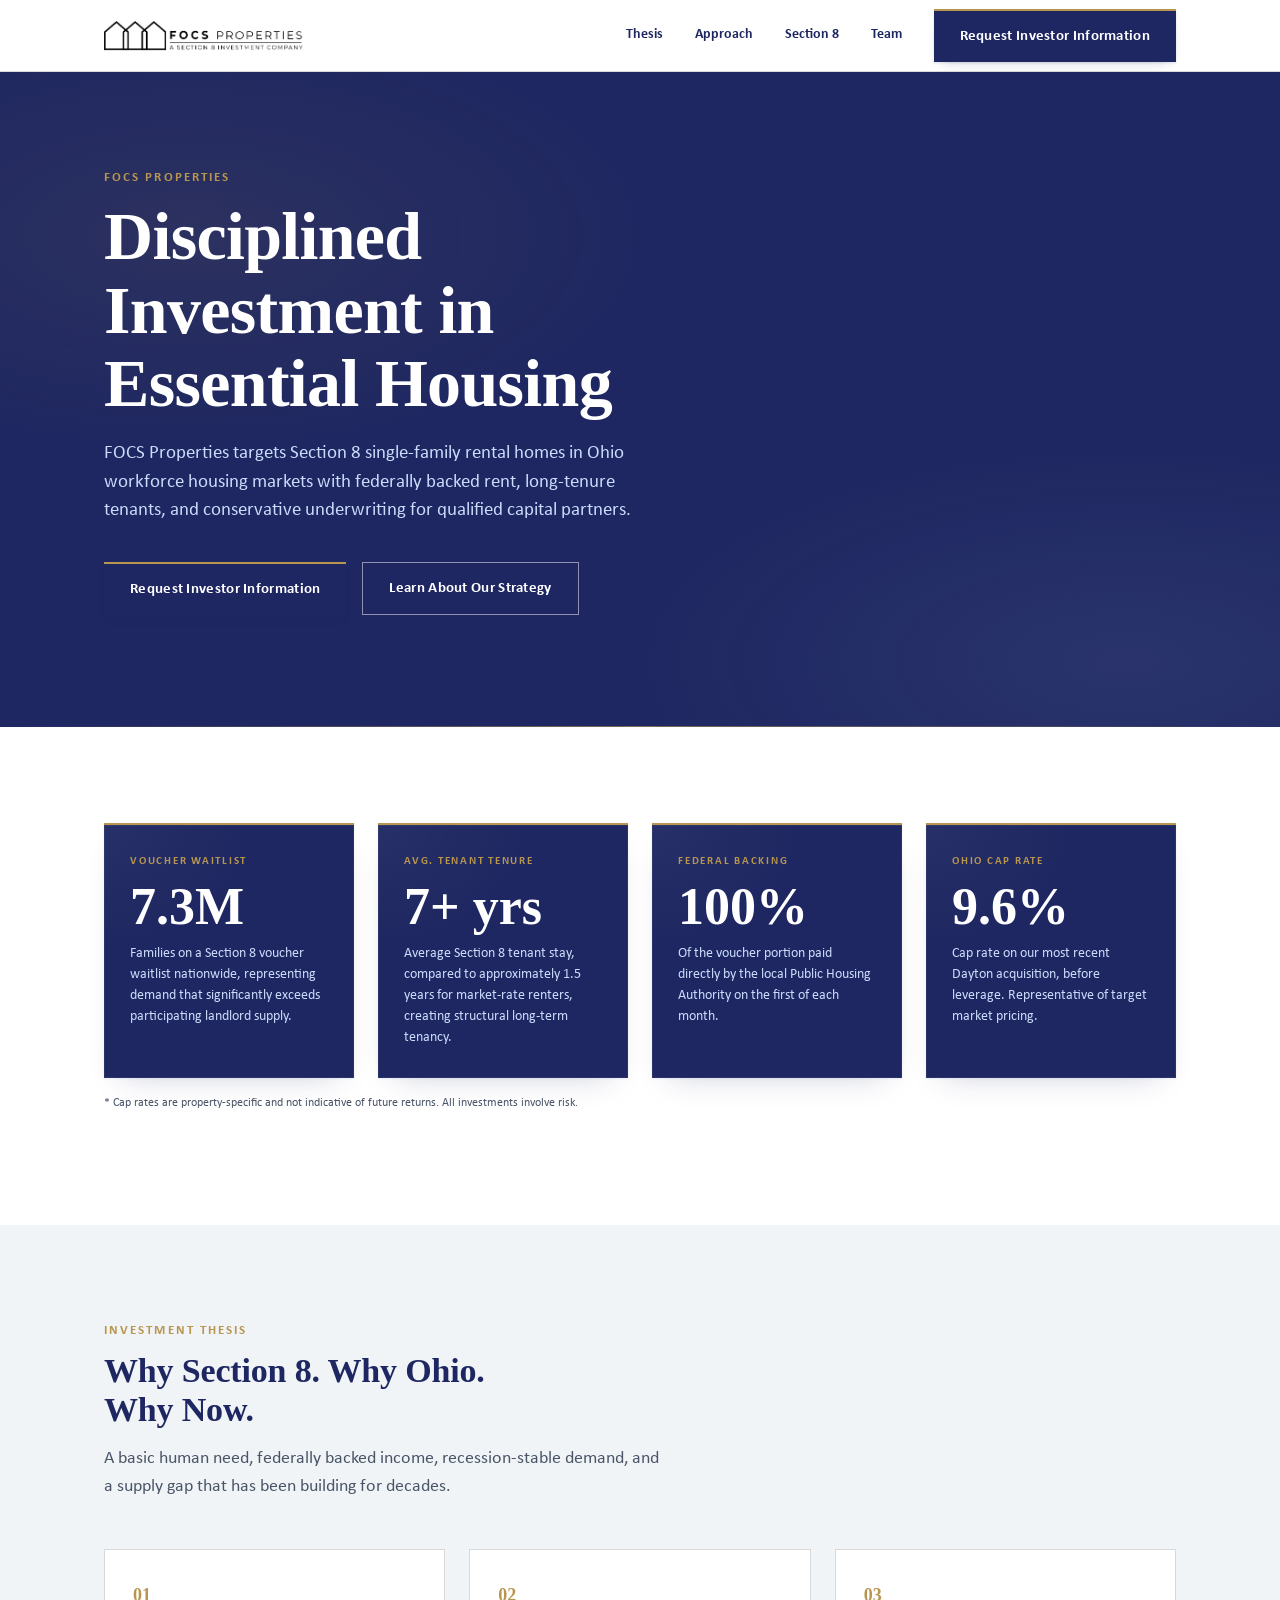
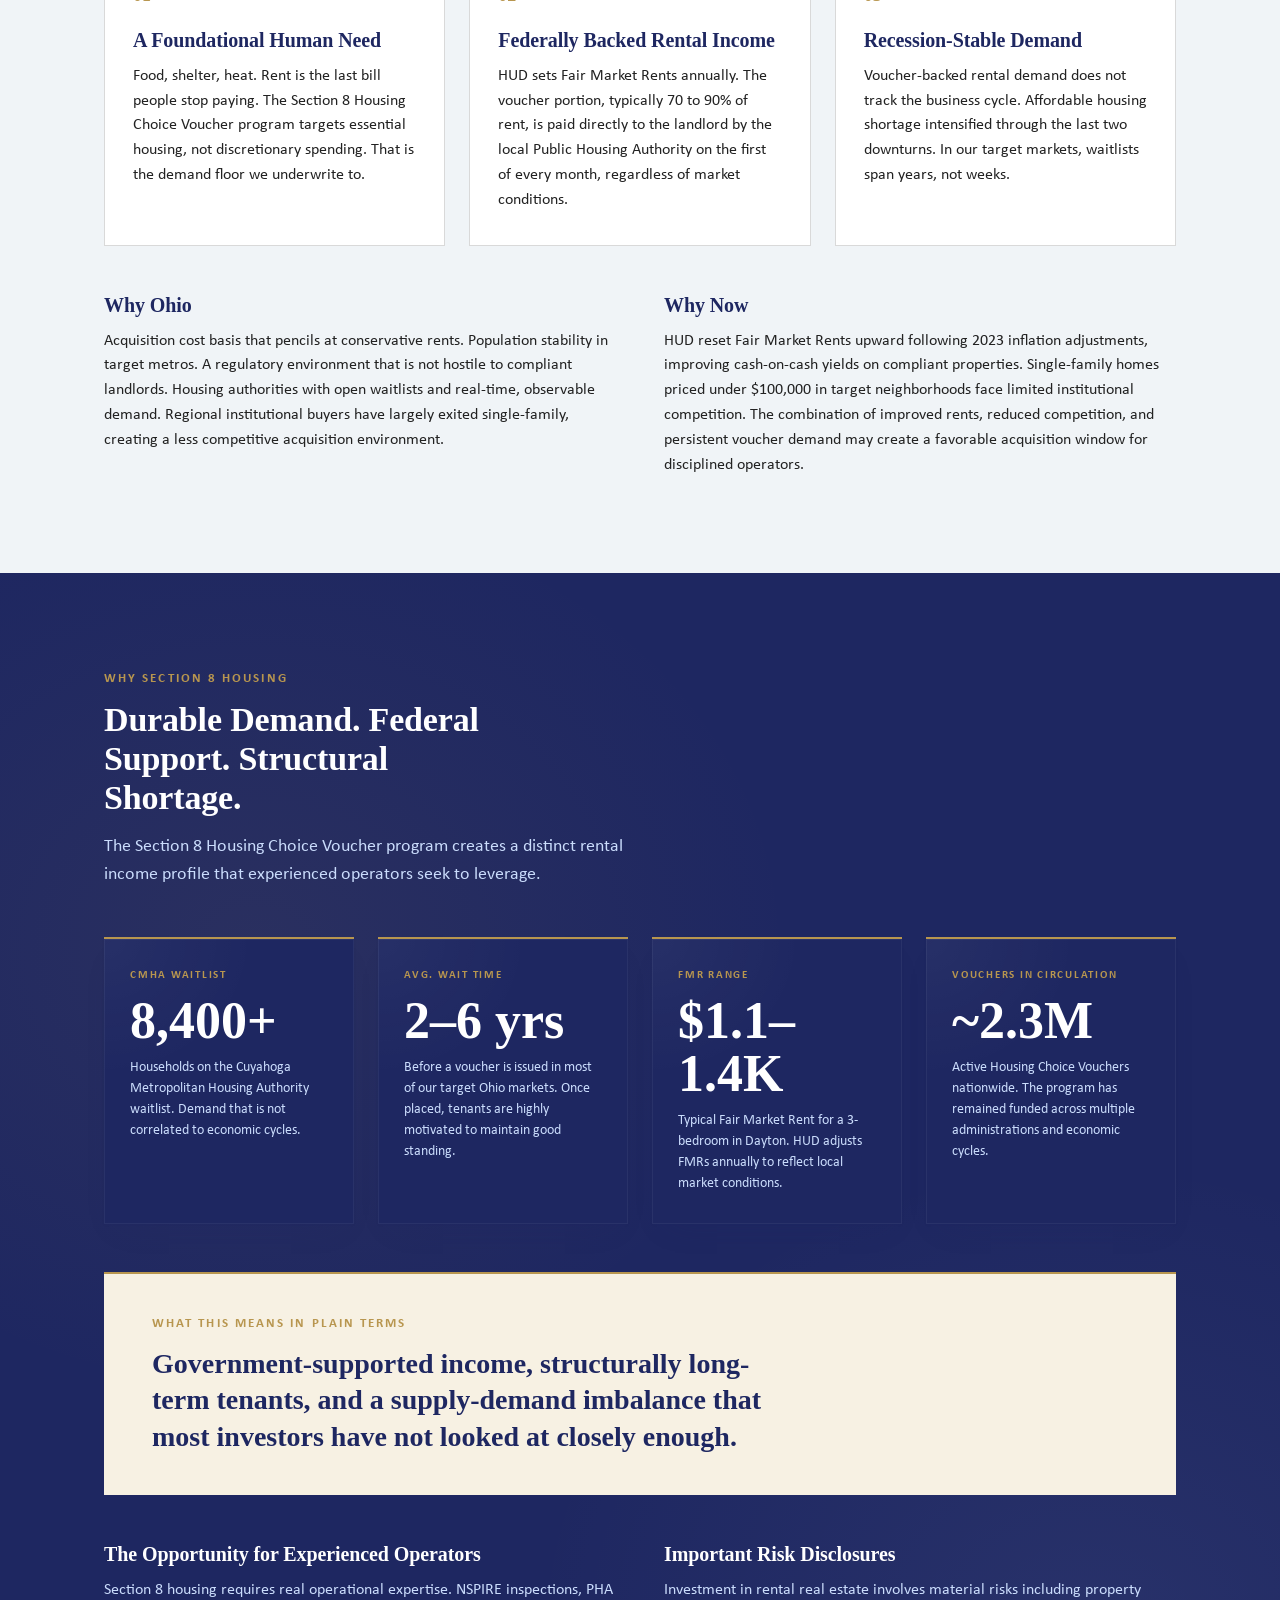
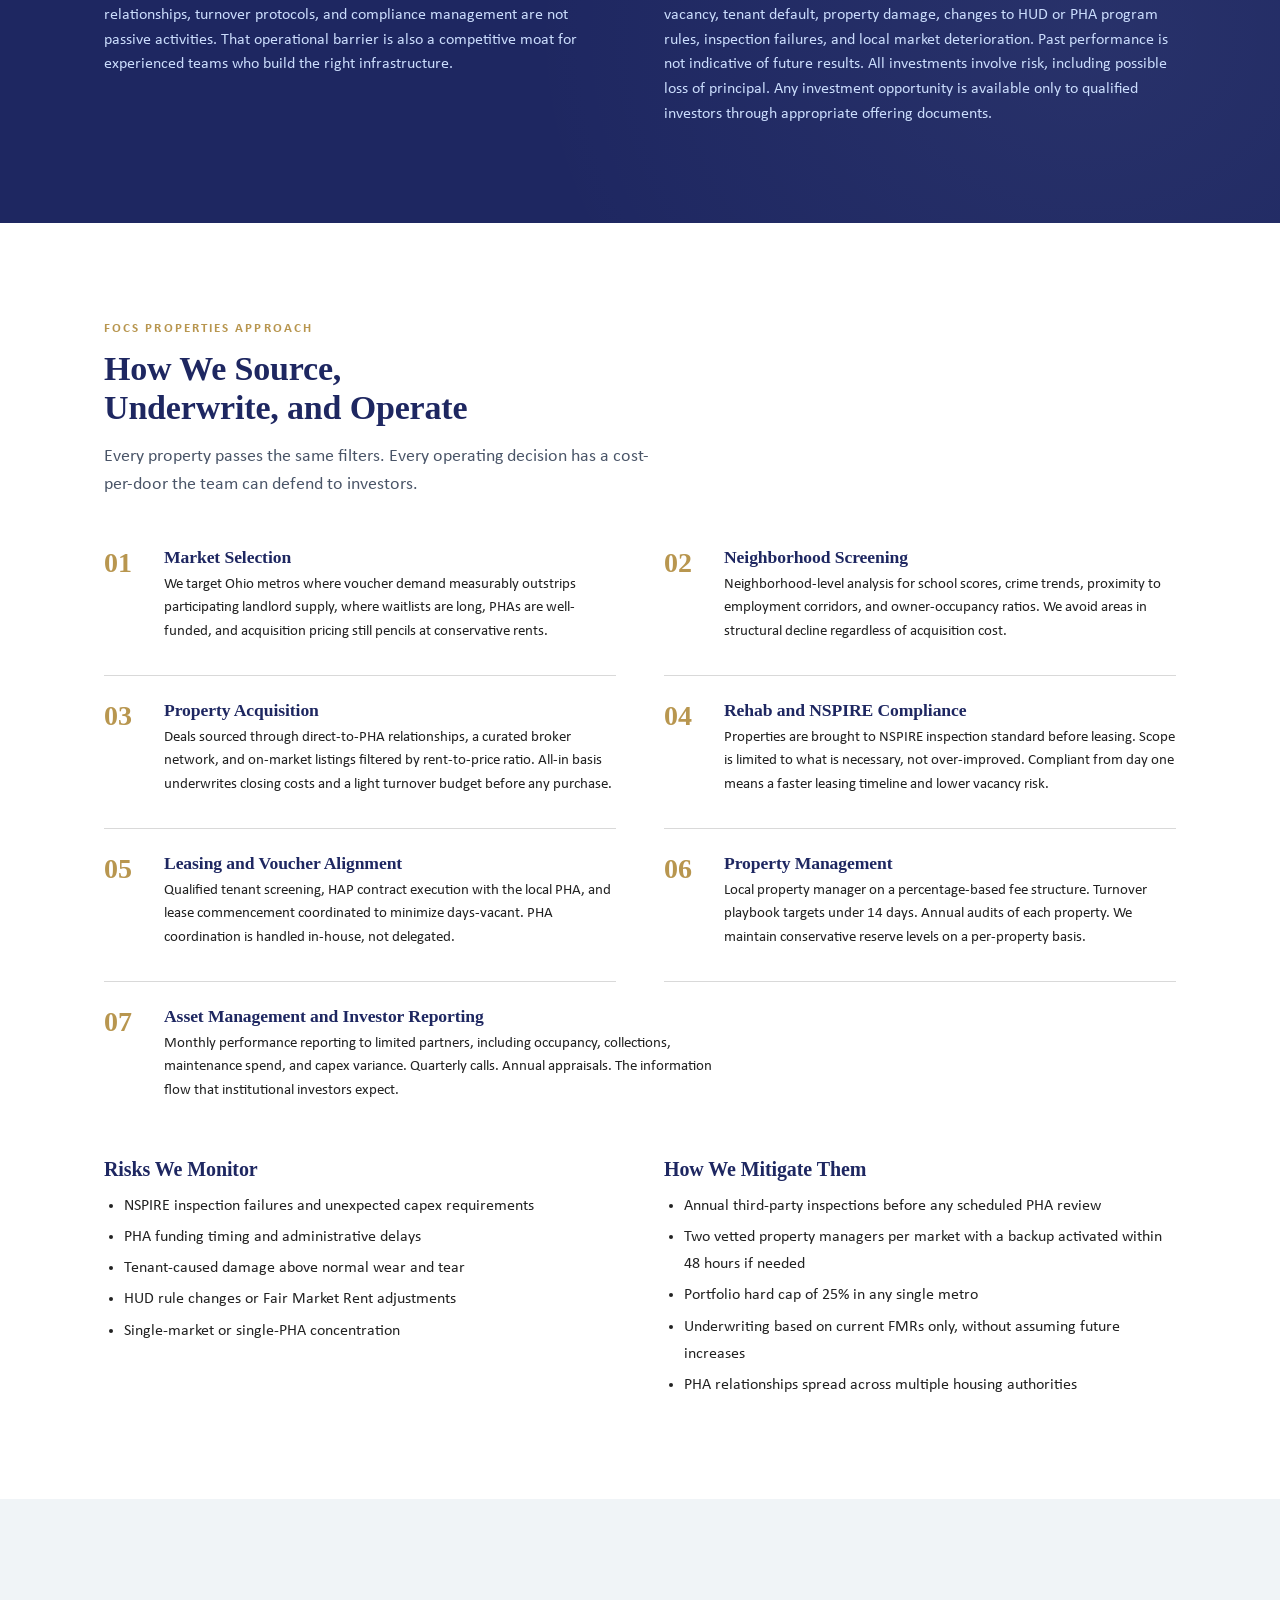
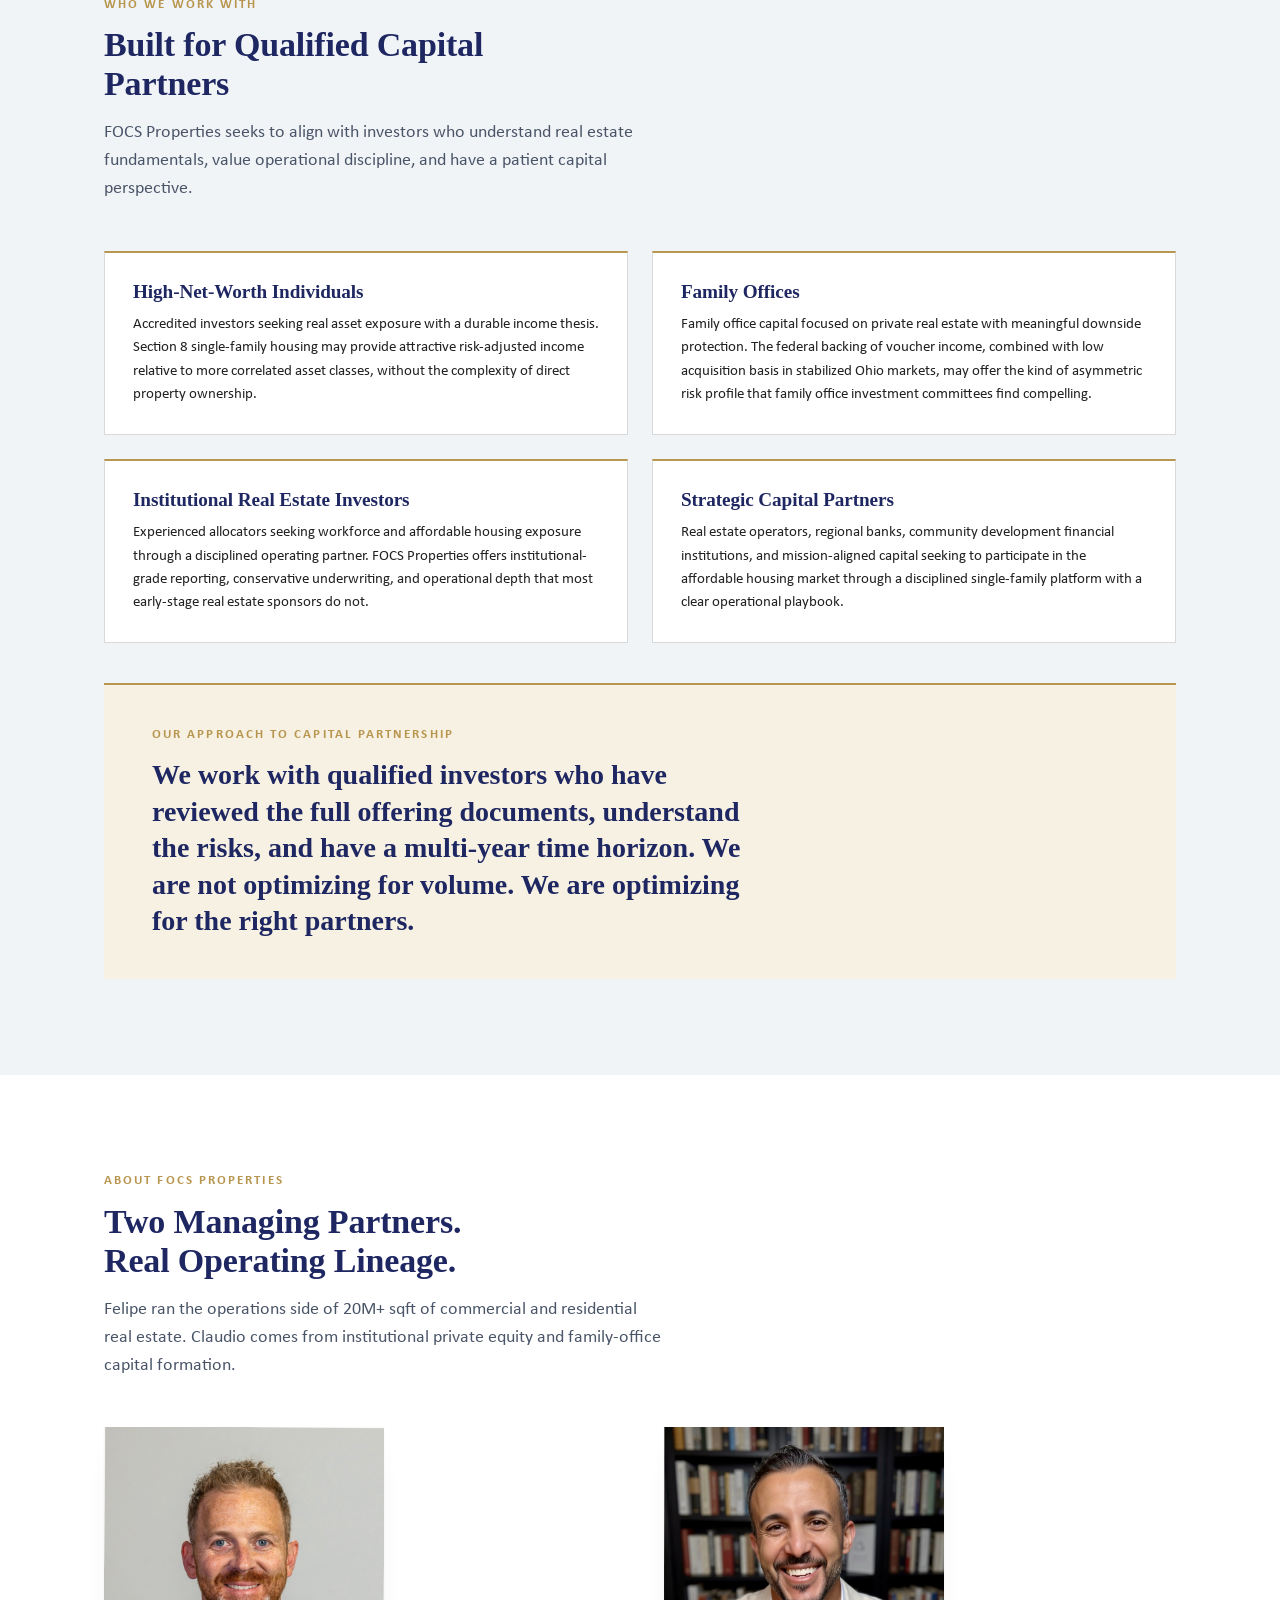
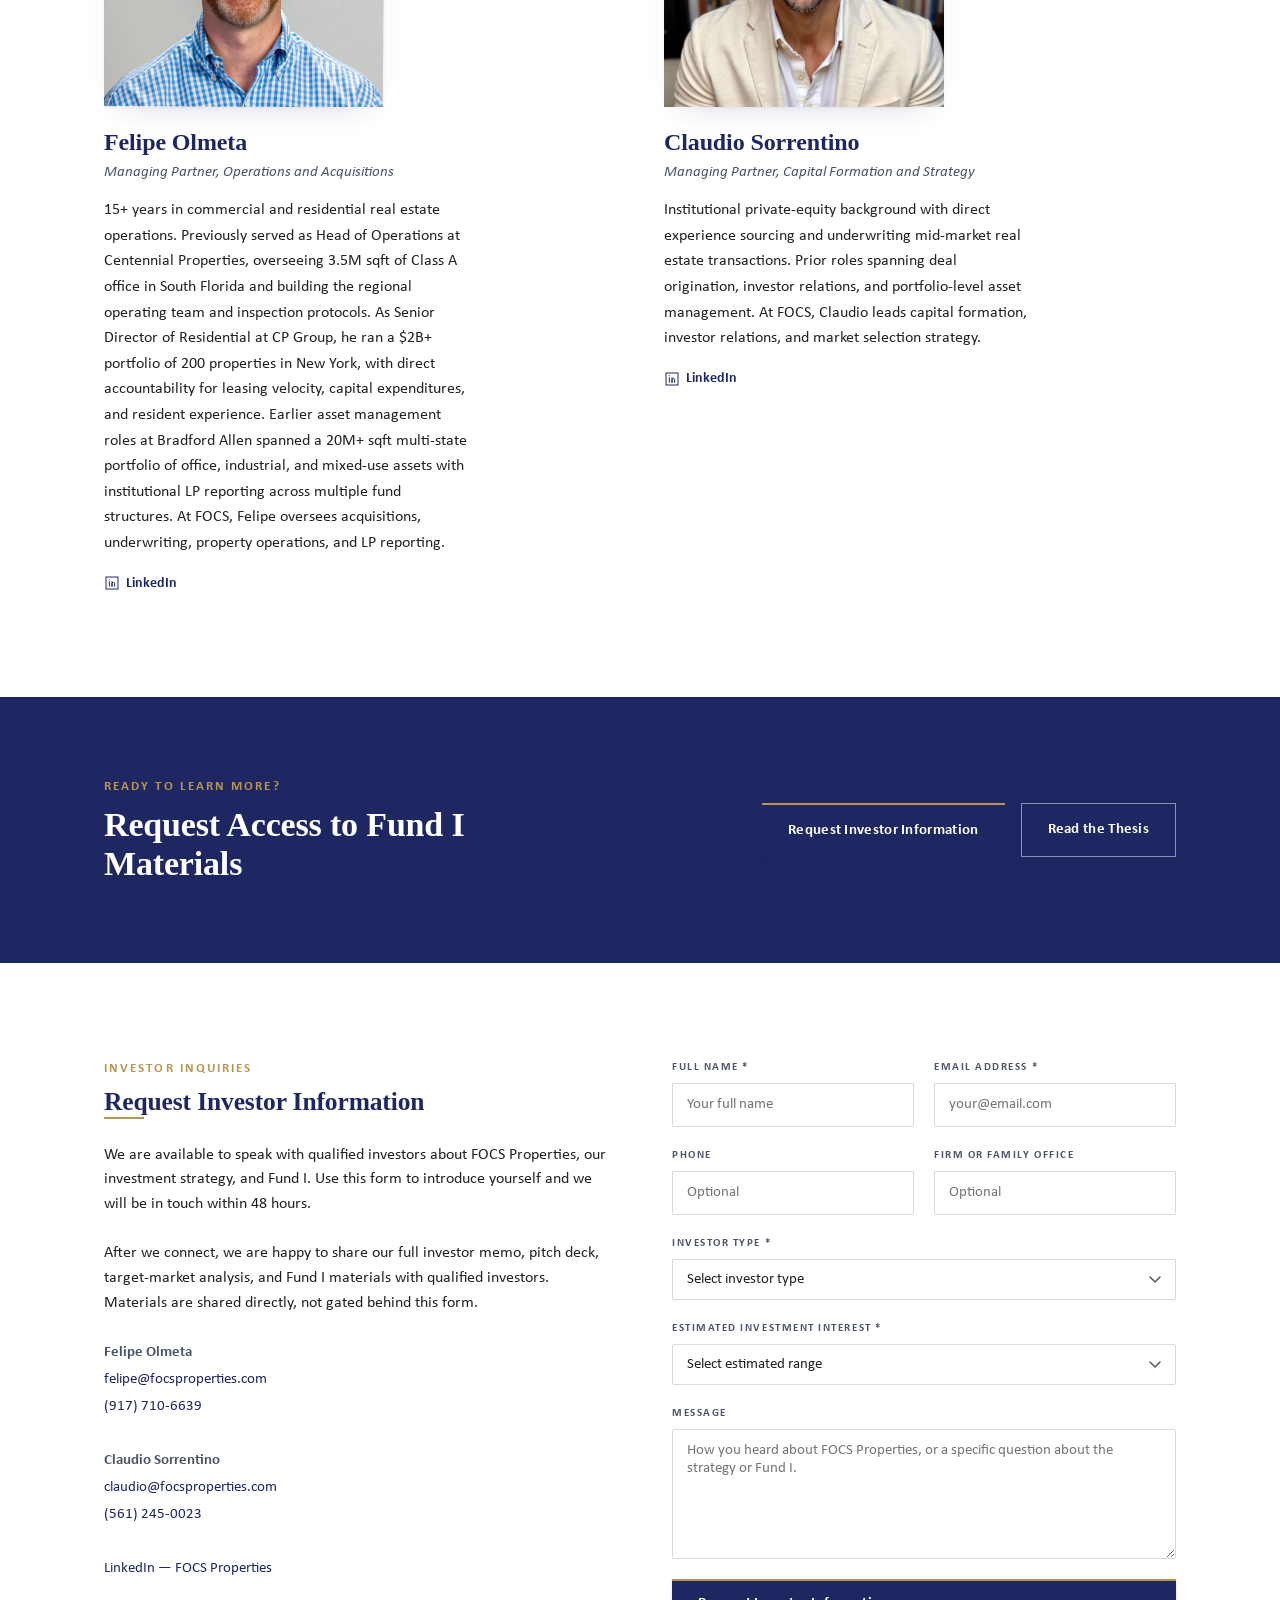
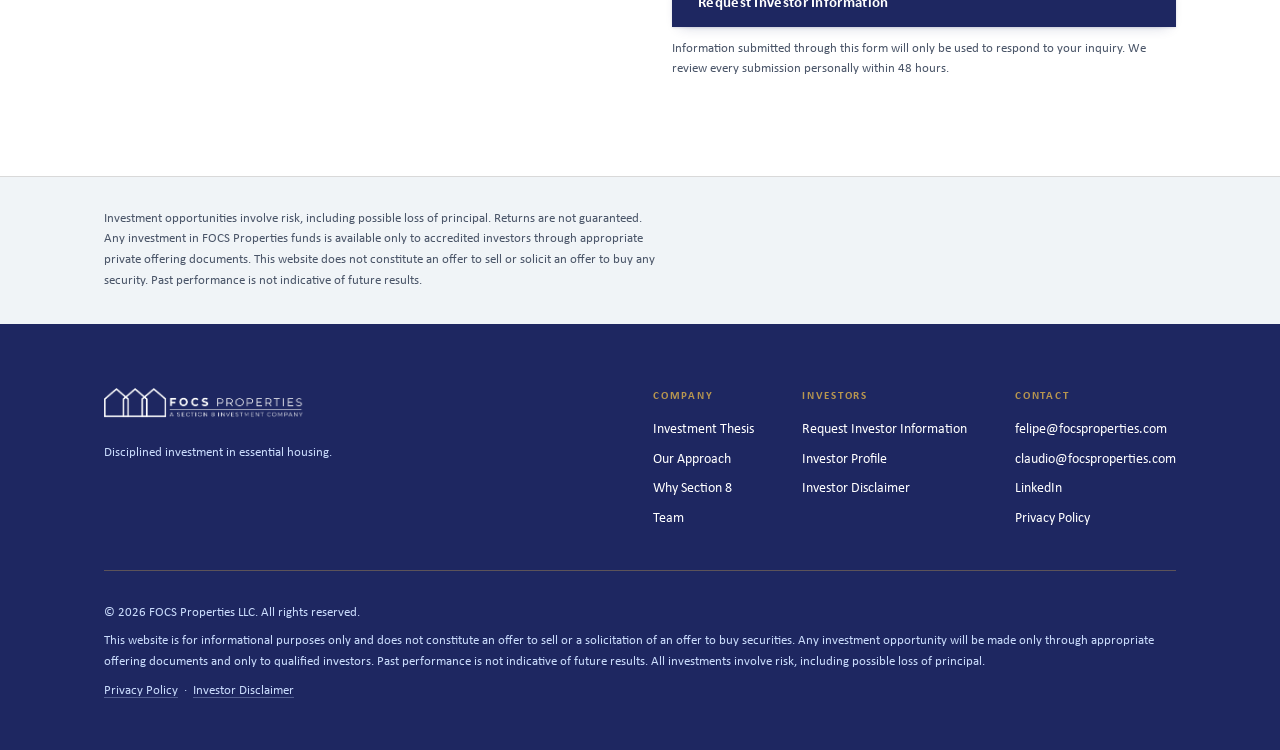
==== commit b8269048: "Update content: contacts, bios, approach, remove track record section" ====
--- a/index.html
+++ b/index.html
@@ -37,7 +37,7 @@
       {"@type": "Person", "name": "Claudio Sorrentino"}
     ],
     "areaServed": {"@type": "State", "name": "Ohio"},
-    "email": "info@focsproperties.com",
+    "email": "felipe@focsproperties.com",
     "sameAs": ["https://www.linkedin.com/company/focs-properties"]
   }
   </script>
@@ -85,7 +85,7 @@
       <div class="container">
         <span class="eyebrow">FOCS Properties</span>
         <h1 class="hero__title">Disciplined Investment in Essential Housing</h1>
-        <p class="hero__sub">FOCS Properties targets Section 8 single-family rental homes in Ohio workforce housing markets — federally backed rent, long-tenure tenants, and conservative underwriting for qualified capital partners.</p>
+        <p class="hero__sub">FOCS Properties targets Section 8 single-family rental homes in Ohio workforce housing markets with federally backed rent, long-tenure tenants, and conservative underwriting for qualified capital partners.</p>
         <div class="hero__ctas">
           <a href="#contact" class="btn btn--primary">Request Investor Information</a>
           <a href="#thesis"  class="btn btn--on-navy">Learn About Our Strategy</a>
@@ -101,12 +101,12 @@
           <div class="stat-card reveal">
             <span class="stat-card__label">Voucher Waitlist</span>
             <span class="stat-card__number">7.3M</span>
-            <p class="stat-card__desc">Families on a Section 8 voucher waitlist nationwide — demand that significantly exceeds participating landlord supply.</p>
+            <p class="stat-card__desc">Families on a Section 8 voucher waitlist nationwide, representing demand that significantly exceeds participating landlord supply.</p>
           </div>
           <div class="stat-card reveal">
             <span class="stat-card__label">Avg. Tenant Tenure</span>
             <span class="stat-card__number">7+ yrs</span>
-            <p class="stat-card__desc">Average Section 8 tenant stay versus approximately 1.5 years for market-rate renters — structural long-term tenancy.</p>
+            <p class="stat-card__desc">Average Section 8 tenant stay, compared to approximately 1.5 years for market-rate renters, creating structural long-term tenancy.</p>
           </div>
           <div class="stat-card reveal">
             <span class="stat-card__label">Federal Backing</span>
@@ -136,12 +136,12 @@
           <div class="num-card reveal">
             <div class="num-card__n">01</div>
             <h3>A Foundational Human Need</h3>
-            <p>Food, shelter, heat — rent is the last bill people stop paying. The Section 8 Housing Choice Voucher program targets essential housing, not discretionary spending. That is the demand floor we underwrite to.</p>
+            <p>Food, shelter, heat. Rent is the last bill people stop paying. The Section 8 Housing Choice Voucher program targets essential housing, not discretionary spending. That is the demand floor we underwrite to.</p>
           </div>
           <div class="num-card reveal">
             <div class="num-card__n">02</div>
             <h3>Federally Backed Rental Income</h3>
-            <p>HUD sets Fair Market Rents annually. The voucher portion — typically 70–90% of rent — is paid directly to the landlord by the local Public Housing Authority on the first of every month, regardless of market conditions.</p>
+            <p>HUD sets Fair Market Rents annually. The voucher portion, typically 70 to 90% of rent, is paid directly to the landlord by the local Public Housing Authority on the first of every month, regardless of market conditions.</p>
           </div>
           <div class="num-card reveal">
             <div class="num-card__n">03</div>
@@ -153,7 +153,7 @@
         <div class="two-col">
           <div class="two-col__col">
             <h3>Why Ohio</h3>
-            <p>Acquisition cost basis that pencils at conservative rents. Population stability in target metros. A regulatory environment that is not hostile to compliant landlords. Housing authorities with open waitlists and real-time, observable demand. Regional institutional buyers have largely exited single-family — creating a less competitive acquisition environment.</p>
+            <p>Acquisition cost basis that pencils at conservative rents. Population stability in target metros. A regulatory environment that is not hostile to compliant landlords. Housing authorities with open waitlists and real-time, observable demand. Regional institutional buyers have largely exited single-family, creating a less competitive acquisition environment.</p>
           </div>
           <div class="two-col__col">
             <h3>Why Now</h3>
@@ -227,7 +227,7 @@
             <div class="process-item__num">01</div>
             <div>
               <h3>Market Selection</h3>
-              <p>We target Ohio metros where voucher demand measurably outstrips participating landlord supply — where waitlists are long, PHAs are well-funded, and acquisition pricing still pencils at conservative rents.</p>
+              <p>We target Ohio metros where voucher demand measurably outstrips participating landlord supply, where waitlists are long, PHAs are well-funded, and acquisition pricing still pencils at conservative rents.</p>
             </div>
           </div>
           <div class="process-item reveal">
@@ -247,14 +247,14 @@
           <div class="process-item reveal">
             <div class="process-item__num">04</div>
             <div>
-              <h3>Rehab &amp; NSPIRE Compliance</h3>
-              <p>Properties are brought to NSPIRE inspection standard before leasing. Scope is scoped to what is necessary — not over-improved. Compliant day one means a faster leasing timeline and lower vacancy risk.</p>
+              <h3>Rehab and NSPIRE Compliance</h3>
+              <p>Properties are brought to NSPIRE inspection standard before leasing. Scope is limited to what is necessary, not over-improved. Compliant from day one means a faster leasing timeline and lower vacancy risk.</p>
             </div>
           </div>
           <div class="process-item reveal">
             <div class="process-item__num">05</div>
             <div>
-              <h3>Leasing &amp; Voucher Alignment</h3>
+              <h3>Leasing and Voucher Alignment</h3>
               <p>Qualified tenant screening, HAP contract execution with the local PHA, and lease commencement coordinated to minimize days-vacant. PHA coordination is handled in-house, not delegated.</p>
             </div>
           </div>
@@ -262,13 +262,13 @@
             <div class="process-item__num">06</div>
             <div>
               <h3>Property Management</h3>
-              <p>Local property manager on a performance-based fee structure. Turnover playbook targets under 14 days. Quarterly pre-inspection audits. Reserve accounts sized to 4 months of debt service per property.</p>
+              <p>Local property manager on a percentage-based fee structure. Turnover playbook targets under 14 days. Annual audits of each property. We maintain conservative reserve levels on a per-property basis.</p>
             </div>
           </div>
           <div class="process-item reveal" style="grid-column: 1 / -1;">
             <div class="process-item__num">07</div>
             <div>
-              <h3>Asset Management &amp; Investor Reporting</h3>
+              <h3>Asset Management and Investor Reporting</h3>
               <p>Monthly performance reporting to limited partners, including occupancy, collections, maintenance spend, and capex variance. Quarterly calls. Annual appraisals. The information flow that institutional investors expect.</p>
             </div>
           </div>
@@ -278,23 +278,21 @@
           <div class="two-col__col">
             <h3>Risks We Monitor</h3>
             <ul>
-              <li>NSPIRE inspection failures requiring additional capex</li>
+              <li>NSPIRE inspection failures and unexpected capex requirements</li>
               <li>PHA funding timing and administrative delays</li>
-              <li>Tenant-caused damage exceeding normal wear and tear</li>
-              <li>Local property-manager quality and responsiveness</li>
-              <li>Concentration risk in any single metro or submarket</li>
-              <li>Changes to HUD program rules or Fair Market Rent schedules</li>
+              <li>Tenant-caused damage above normal wear and tear</li>
+              <li>HUD rule changes or Fair Market Rent adjustments</li>
+              <li>Single-market or single-PHA concentration</li>
             </ul>
           </div>
           <div class="two-col__col">
             <h3>How We Mitigate Them</h3>
             <ul>
-              <li>Quarterly pre-inspection audits before any PHA review</li>
-              <li>Reserve accounts sized to 4 months of debt service per property</li>
-              <li>Two-manager system with a backup relationship in each market</li>
-              <li>Portfolio cap of 25% exposure to any single metro</li>
-              <li>Conservative underwriting on current FMRs, not projected increases</li>
-              <li>PHA diversification across multiple housing authorities</li>
+              <li>Annual third-party inspections before any scheduled PHA review</li>
+              <li>Two vetted property managers per market with a backup activated within 48 hours if needed</li>
+              <li>Portfolio hard cap of 25% in any single metro</li>
+              <li>Underwriting based on current FMRs only, without assuming future increases</li>
+              <li>PHA relationships spread across multiple housing authorities</li>
             </ul>
           </div>
         </div>
@@ -313,7 +311,7 @@
         <div class="profile-grid">
           <div class="profile-card reveal">
             <h3>High-Net-Worth Individuals</h3>
-            <p>Accredited investors seeking real asset exposure with a durable income thesis. Section 8 single-family housing may provide attractive risk-adjusted income relative to more correlated asset classes — without the complexity of direct property ownership.</p>
+            <p>Accredited investors seeking real asset exposure with a durable income thesis. Section 8 single-family housing may provide attractive risk-adjusted income relative to more correlated asset classes, without the complexity of direct property ownership.</p>
           </div>
           <div class="profile-card reveal">
             <h3>Family Offices</h3>
@@ -325,13 +323,13 @@
           </div>
           <div class="profile-card reveal">
             <h3>Strategic Capital Partners</h3>
-            <p>Real estate operators, regional banks, community development financial institutions, and mission-aligned capital seeking to participate in the affordable housing market through a disciplined single-family platform with local market depth and a clear operational playbook.</p>
+            <p>Real estate operators, regional banks, community development financial institutions, and mission-aligned capital seeking to participate in the affordable housing market through a disciplined single-family platform with a clear operational playbook.</p>
           </div>
         </div>
 
         <div class="takeaway reveal" style="margin-top:40px;">
           <span class="eyebrow">Our Approach to Capital Partnership</span>
-          <p class="takeaway__body">We work with qualified investors who have reviewed the full offering documents, understand the risks, and have a multi-year time horizon. We are not optimizing for volume — we are optimizing for the right partners.</p>
+          <p class="takeaway__body">We work with qualified investors who have reviewed the full offering documents, understand the risks, and have a multi-year time horizon. We are not optimizing for volume. We are optimizing for the right partners.</p>
         </div>
       </div>
     </section>
@@ -345,14 +343,14 @@
           <p class="section__intro">Felipe ran the operations side of 20M+ sqft of commercial and residential real estate. Claudio comes from institutional private equity and family-office capital formation.</p>
         </div>
 
-        <div class="team-row" style="margin-bottom:72px;">
+        <div class="team-row">
           <div class="team-card reveal">
             <div class="team-card__photo">
               <img src="assets/felipe-olmeta.jpg" alt="Felipe Olmeta, Managing Partner at FOCS Properties">
             </div>
             <h3>Felipe Olmeta</h3>
-            <p class="team-card__role">Managing Partner — Operations &amp; Acquisitions</p>
-            <p class="team-card__bio">15+ years in commercial and residential real estate operations. Previously led operational strategy across 20M+ sqft, including a 200-property residential portfolio in New York and Class A office assets in South Florida. At FOCS, Felipe oversees acquisitions, underwriting, property operations, and LP reporting.</p>
+            <p class="team-card__role">Managing Partner, Operations and Acquisitions</p>
+            <p class="team-card__bio">15+ years in commercial and residential real estate operations. Previously served as Head of Operations at Centennial Properties, overseeing 3.5M sqft of Class A office in South Florida and building the regional operating team and inspection protocols. As Senior Director of Residential at CP Group, he ran a $2B+ portfolio of 200 properties in New York, with direct accountability for leasing velocity, capital expenditures, and resident experience. Earlier asset management roles at Bradford Allen spanned a 20M+ sqft multi-state portfolio of office, industrial, and mixed-use assets with institutional LP reporting across multiple fund structures. At FOCS, Felipe oversees acquisitions, underwriting, property operations, and LP reporting.</p>
             <a href="https://www.linkedin.com/in/felipeolmeta" class="team-card__link" target="_blank" rel="noopener noreferrer" aria-label="Felipe Olmeta on LinkedIn">
               <svg width="16" height="16" viewBox="0 0 24 24" fill="none" stroke="currentColor" stroke-width="1.5" stroke-linecap="round" aria-hidden="true"><rect x="3" y="3" width="18" height="18"/><path d="M8 10v7M8 7v.01M12 17v-4a2 2 0 0 1 4 0v4M12 17v-7"/></svg>
               LinkedIn
@@ -363,42 +361,13 @@
               <img src="assets/claudio-sorrentino.jpeg" alt="Claudio Sorrentino, Managing Partner at FOCS Properties">
             </div>
             <h3>Claudio Sorrentino</h3>
-            <p class="team-card__role">Managing Partner — Capital Formation &amp; Strategy</p>
+            <p class="team-card__role">Managing Partner, Capital Formation and Strategy</p>
             <p class="team-card__bio">Institutional private-equity background with direct experience sourcing and underwriting mid-market real estate transactions. Prior roles spanning deal origination, investor relations, and portfolio-level asset management. At FOCS, Claudio leads capital formation, investor relations, and market selection strategy.</p>
-            <a href="https://www.linkedin.com/in/claudiosorrentino" class="team-card__link" target="_blank" rel="noopener noreferrer" aria-label="Claudio Sorrentino on LinkedIn">
+            <a href="https://www.linkedin.com/in/mrclaudiosorrentino/" class="team-card__link" target="_blank" rel="noopener noreferrer" aria-label="Claudio Sorrentino on LinkedIn">
               <svg width="16" height="16" viewBox="0 0 24 24" fill="none" stroke="currentColor" stroke-width="1.5" stroke-linecap="round" aria-hidden="true"><rect x="3" y="3" width="18" height="18"/><path d="M8 10v7M8 7v.01M12 17v-4a2 2 0 0 1 4 0v4M12 17v-7"/></svg>
               LinkedIn
             </a>
           </div>
-        </div>
-
-        <!-- Track record -->
-        <div class="section__header">
-          <span class="eyebrow section__eyebrow">Track Record</span>
-          <h2 class="section__title" style="font-size:1.875rem;">Where the Team Comes From</h2>
-        </div>
-        <div class="track-row">
-          <div class="track-card reveal">
-            <h3>Centennial Properties</h3>
-            <div class="track-card__role">Head of Operations</div>
-            <p>Oversaw day-to-day operations for 3.5M sqft of Class A office assets in South Florida. Built the regional operating team and NSPIRE-equivalent inspection protocols for a multi-building portfolio.</p>
-          </div>
-          <div class="track-card reveal">
-            <h3>CP Group</h3>
-            <div class="track-card__role">Senior Director, Residential</div>
-            <p>Ran operations across a $2B+ 200-property residential portfolio in New York. Direct accountability for leasing velocity, capital expenditure planning, and resident experience programs.</p>
-          </div>
-          <div class="track-card reveal">
-            <h3>Bradford Allen</h3>
-            <div class="track-card__role">Asset Management</div>
-            <p>Managed a 20M+ sqft multi-state portfolio spanning office, industrial, and mixed-use assets. Institutional LP reporting cadence across multiple investment vehicles and fund structures.</p>
-          </div>
-        </div>
-
-        <!-- Placeholder for future local partners -->
-        <div style="margin-top:56px;padding:32px;border:1px dashed var(--focs-divider);">
-          <span class="eyebrow" style="margin-bottom:8px;">Local Market Partners</span>
-          <p style="font-size:15px;color:var(--focs-warm-gray);margin:0;">Local operating partners and advisory relationships in Ohio to be profiled here. <a href="#contact">Contact us</a> to discuss our local market presence.</p>
         </div>
       </div>
     </section>
@@ -426,10 +395,15 @@
             <h2 id="contact-heading">Request Investor Information</h2>
             <div class="gold-rule"></div>
             <p>We are available to speak with qualified investors about FOCS Properties, our investment strategy, and Fund I. Use this form to introduce yourself and we will be in touch within 48 hours.</p>
-            <p>Behind this form you will find access to the full investor memo, pitch deck, target-market analysis, and Fund I materials — available to accredited investors only.</p>
+            <p>After we connect, we are happy to share our full investor memo, pitch deck, target-market analysis, and Fund I materials with qualified investors. Materials are shared directly, not gated behind this form.</p>
             <address>
-              <strong>Direct contact</strong><br>
-              <a href="mailto:info@focsproperties.com">info@focsproperties.com</a><br>
+              <strong>Felipe Olmeta</strong><br>
+              <a href="mailto:felipe@focsproperties.com">felipe@focsproperties.com</a><br>
+              <a href="tel:+19177106639">(917) 710-6639</a><br>
+              <br>
+              <strong>Claudio Sorrentino</strong><br>
+              <a href="mailto:claudio@focsproperties.com">claudio@focsproperties.com</a><br>
+              <a href="tel:+15612450023">(561) 245-0023</a><br>
               <br>
               <a href="https://www.linkedin.com/company/focs-properties" target="_blank" rel="noopener noreferrer">LinkedIn — FOCS Properties</a>
             </address>
@@ -488,7 +462,7 @@
             <div class="confirm-card" id="form-confirm" style="display:none;" aria-live="polite">
               <span class="eyebrow">Request Received</span>
               <h3>We will be in touch within 48 hours.</h3>
-              <p>Thank you for your interest in FOCS Properties. We review every inquiry personally. You will receive an email confirming next steps. If it is time-sensitive, email us directly at <a href="mailto:info@focsproperties.com" style="color:var(--focs-light-blue);border-bottom-color:rgba(202,220,252,0.4);">info@focsproperties.com</a>.</p>
+              <p>Thank you for your interest in FOCS Properties. We review every inquiry personally. You will receive a response at the email you provided. If it is time-sensitive, reach Felipe directly at <a href="mailto:felipe@focsproperties.com" style="color:var(--focs-light-blue);border-bottom-color:rgba(202,220,252,0.4);">felipe@focsproperties.com</a> or <a href="tel:+19177106639" style="color:var(--focs-light-blue);border-bottom-color:rgba(202,220,252,0.4);">(917) 710-6639</a>.</p>
             </div>
           </div>
         </div>
@@ -530,7 +504,8 @@
           </div>
           <div class="footer__col">
             <span class="footer__col-title">Contact</span>
-            <a href="mailto:info@focsproperties.com">info@focsproperties.com</a>
+            <a href="mailto:felipe@focsproperties.com">felipe@focsproperties.com</a>
+            <a href="mailto:claudio@focsproperties.com">claudio@focsproperties.com</a>
             <a href="https://www.linkedin.com/company/focs-properties" target="_blank" rel="noopener noreferrer">LinkedIn</a>
             <a href="privacy.html">Privacy Policy</a>
           </div>
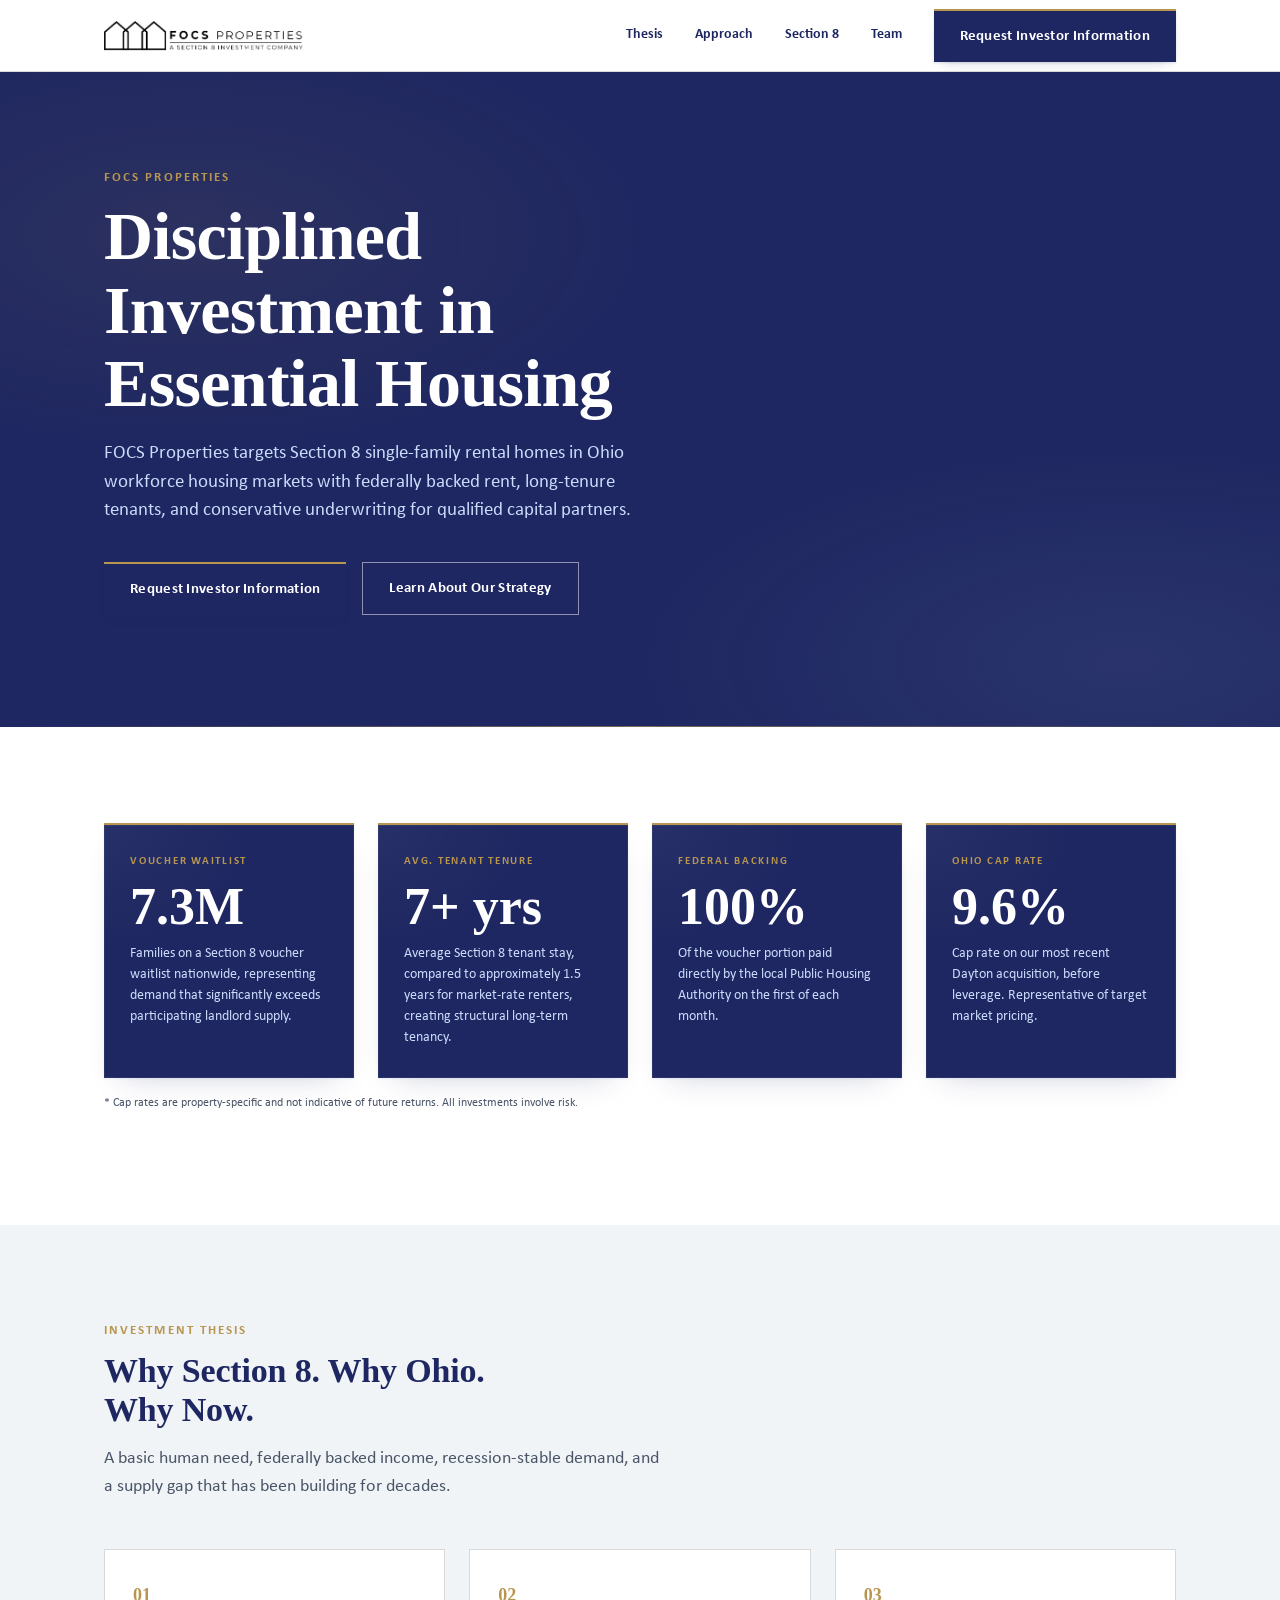
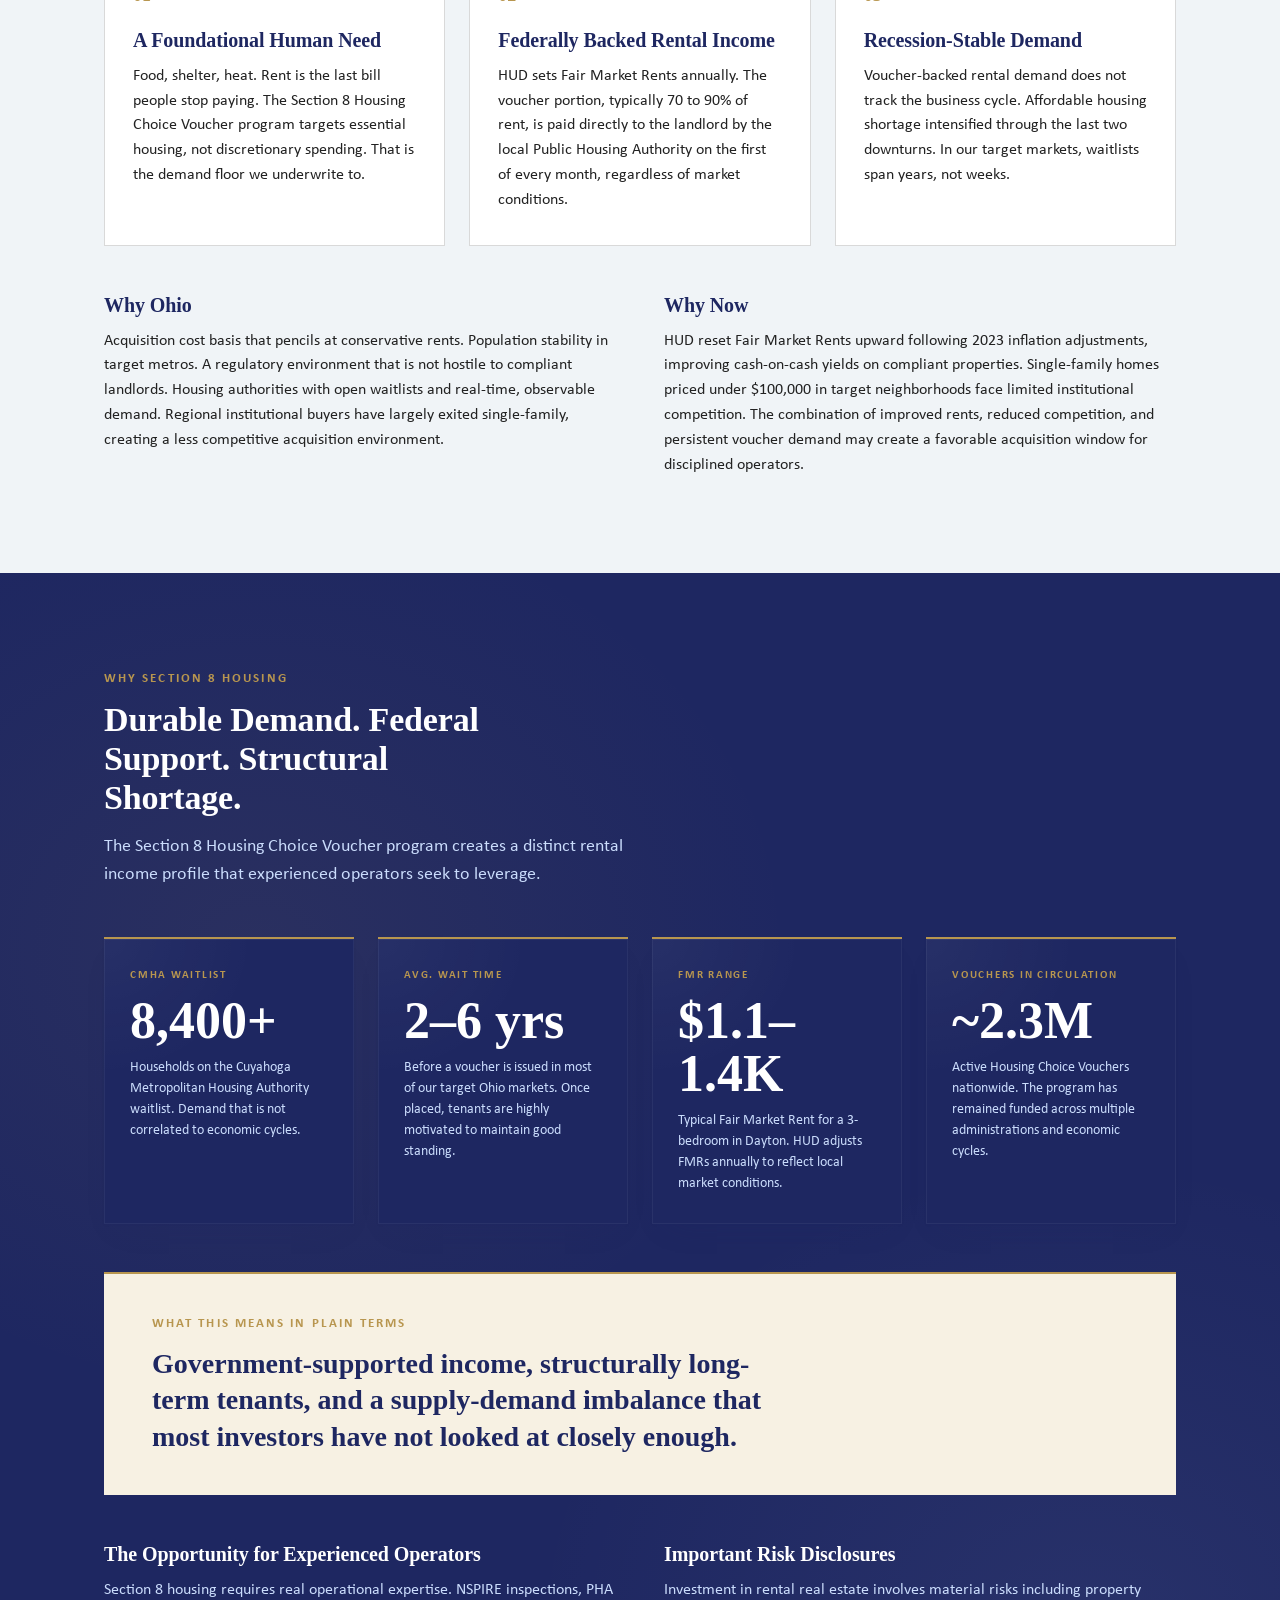
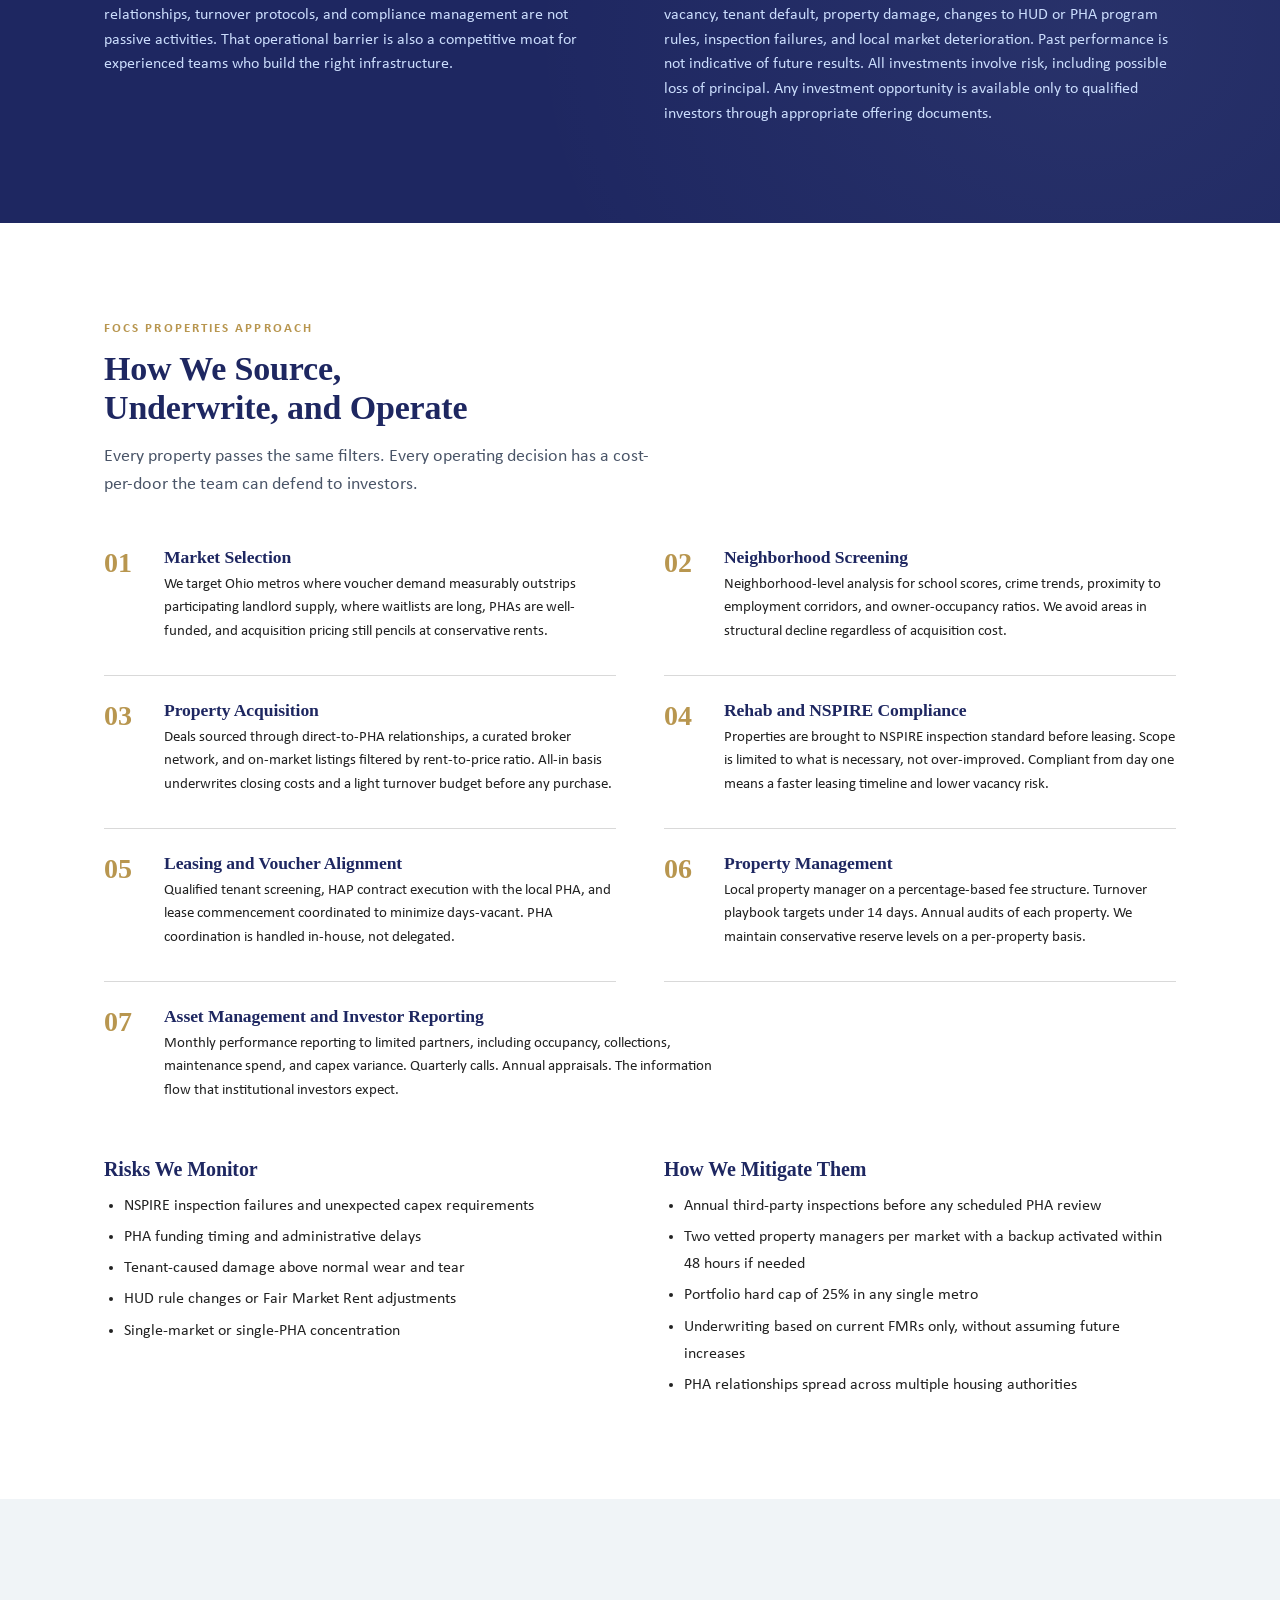
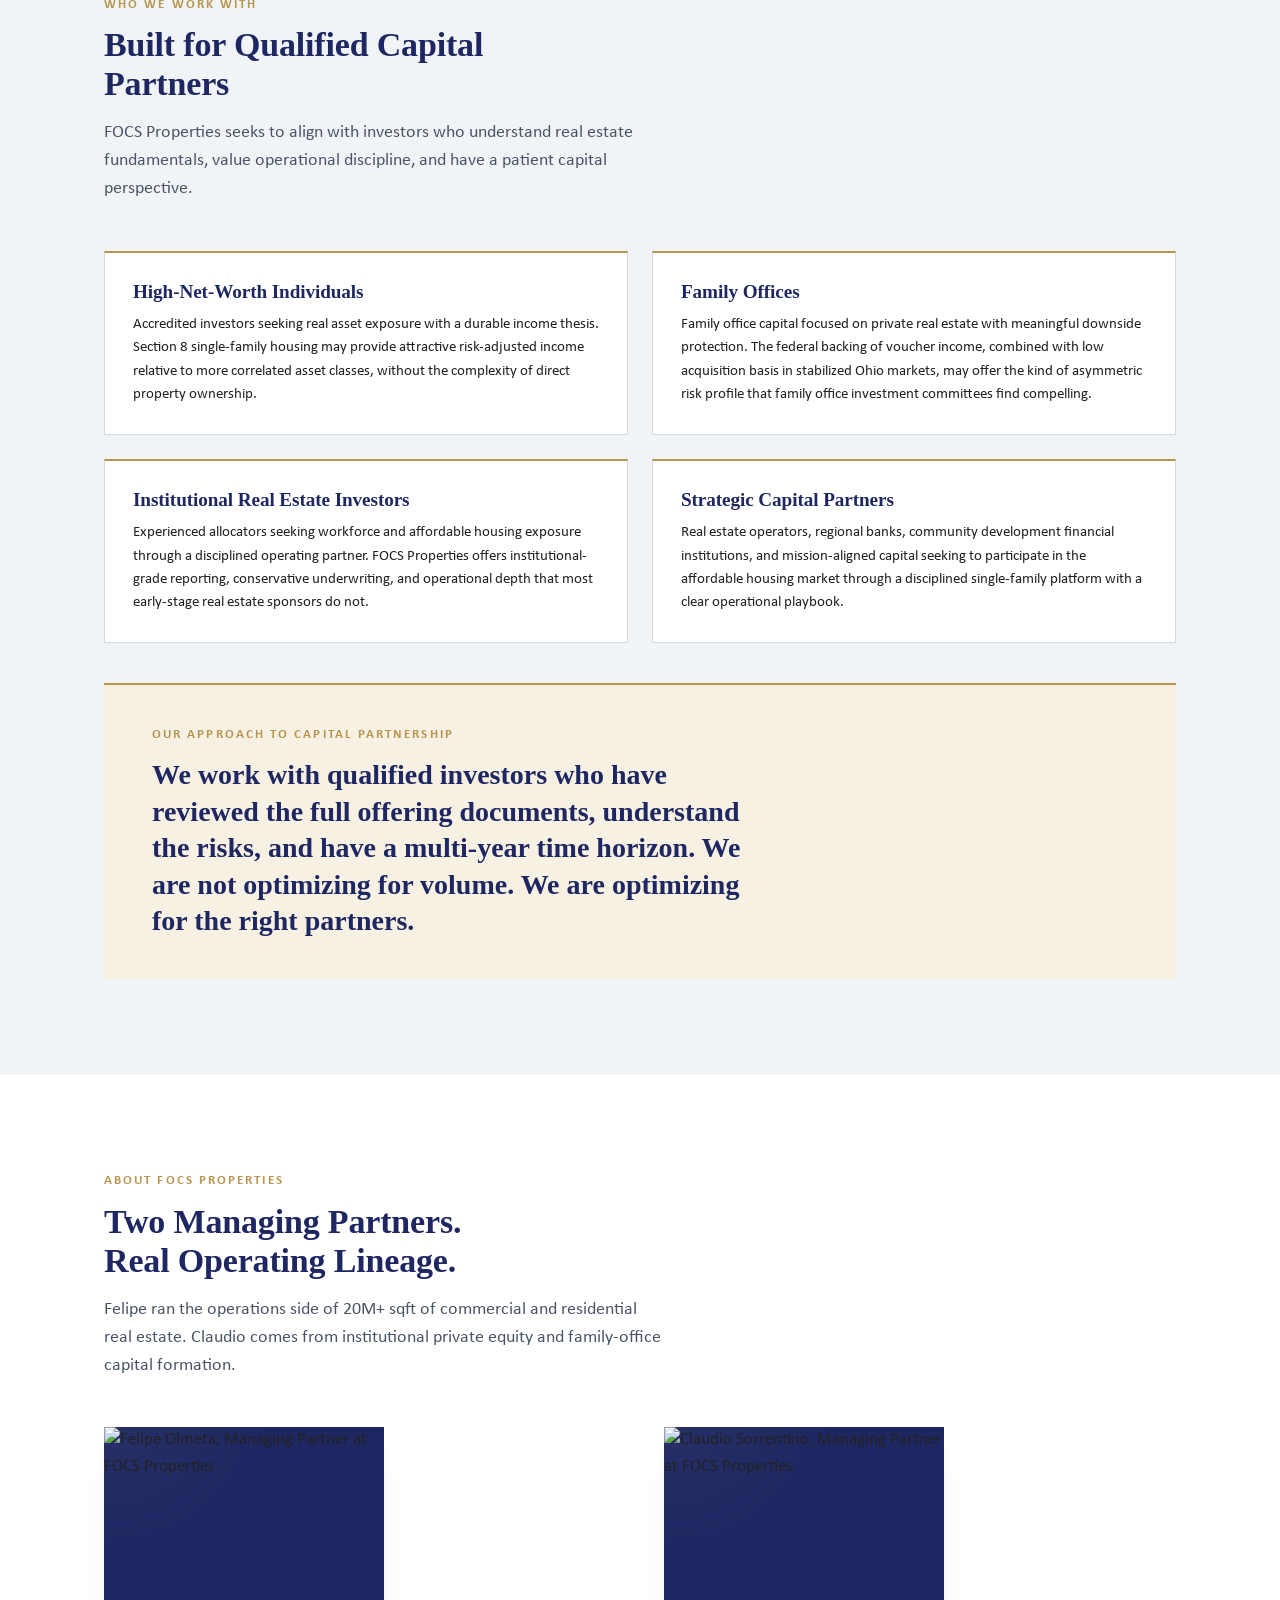
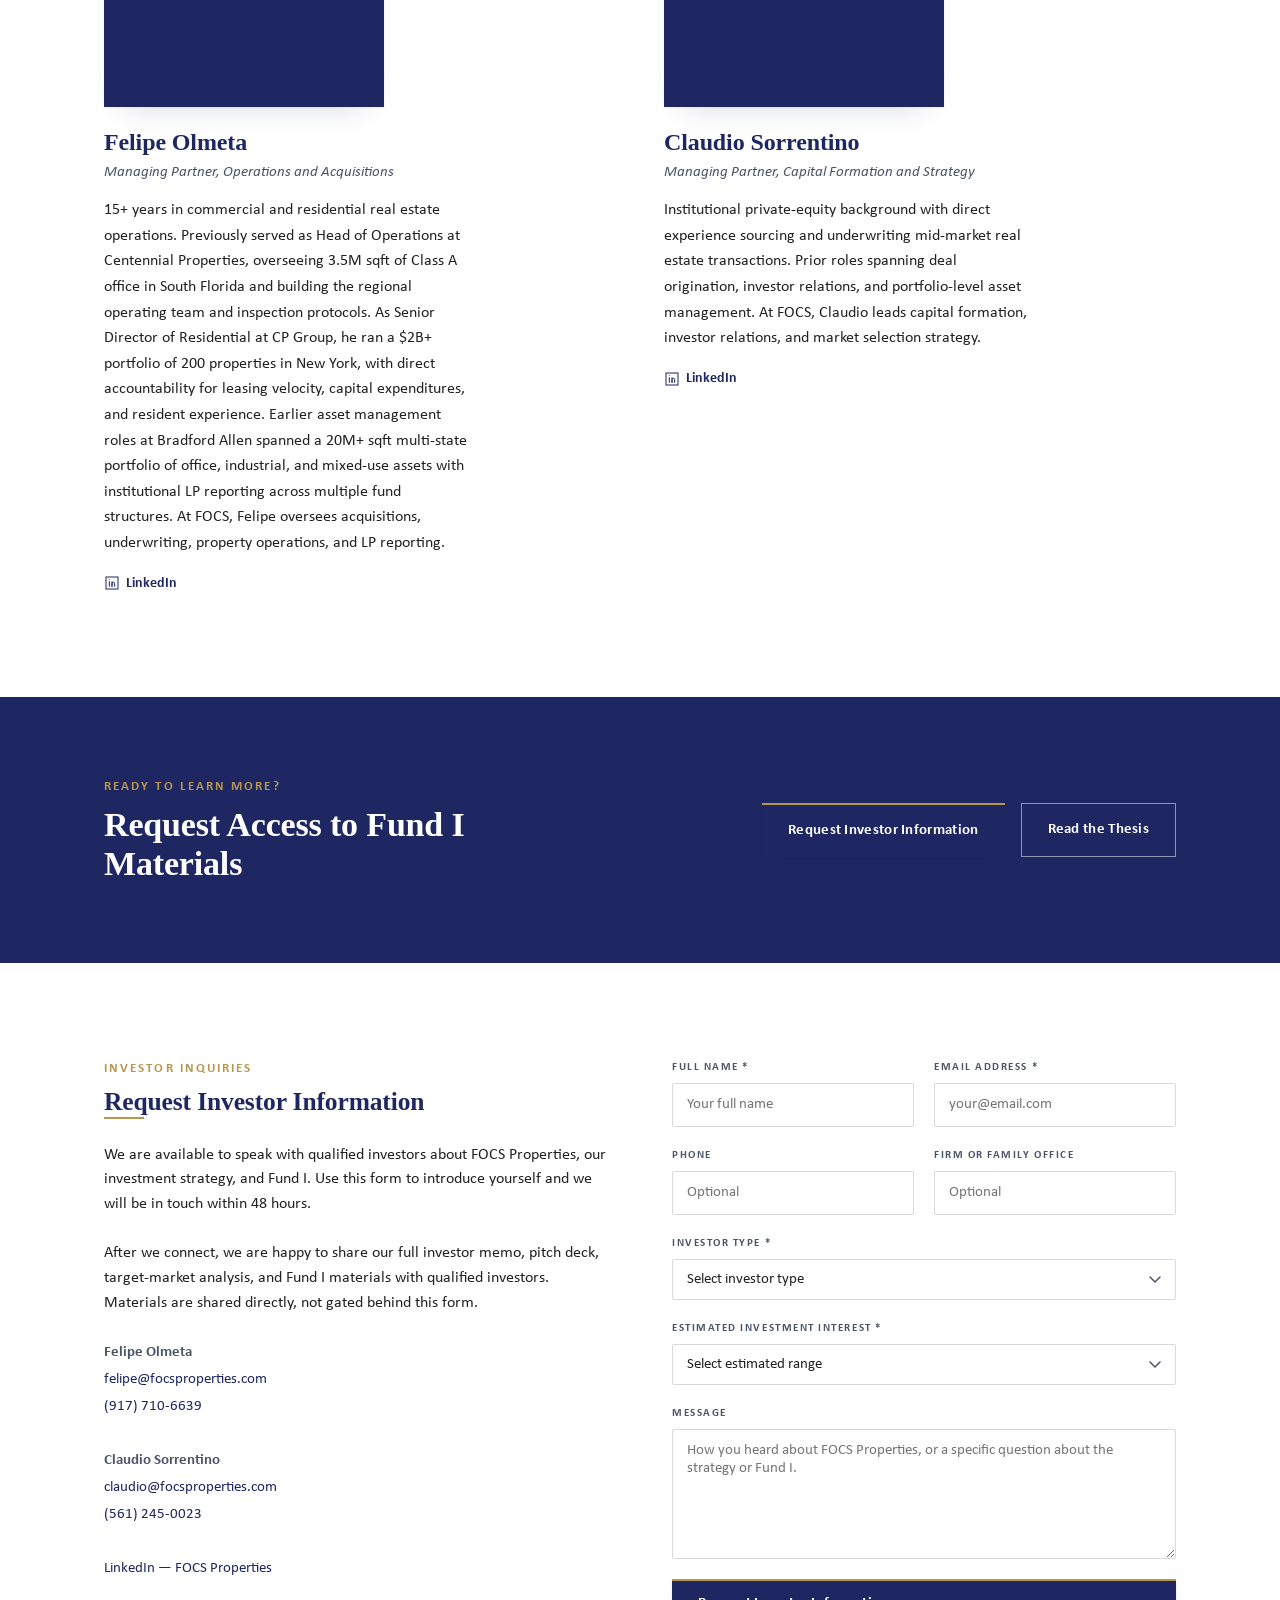
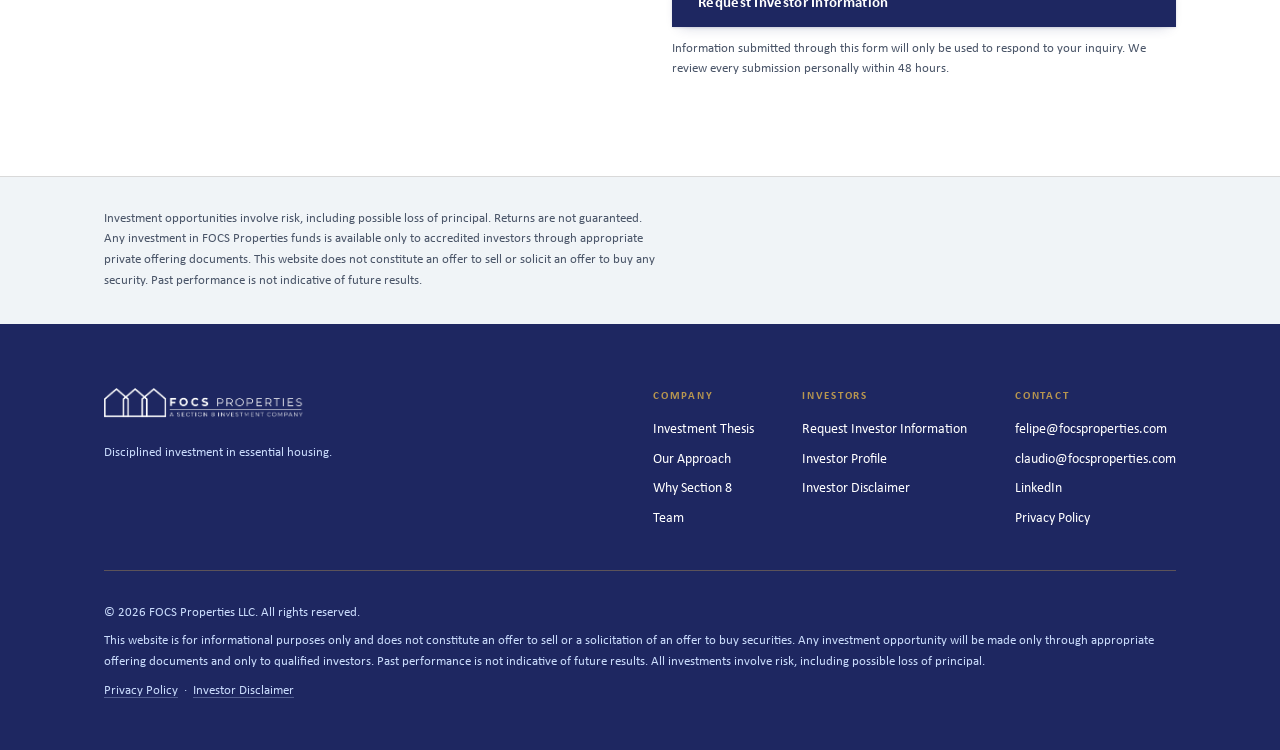
==== commit b15032df: "Update team photo filenames to PNG" ====
--- a/index.html
+++ b/index.html
@@ -346,7 +346,7 @@
         <div class="team-row">
           <div class="team-card reveal">
             <div class="team-card__photo">
-              <img src="assets/felipe-olmeta.jpg" alt="Felipe Olmeta, Managing Partner at FOCS Properties">
+              <img src="assets/felipe-olmeta.png" alt="Felipe Olmeta, Managing Partner at FOCS Properties">
             </div>
             <h3>Felipe Olmeta</h3>
             <p class="team-card__role">Managing Partner, Operations and Acquisitions</p>
@@ -358,7 +358,7 @@
           </div>
           <div class="team-card reveal">
             <div class="team-card__photo">
-              <img src="assets/claudio-sorrentino.jpeg" alt="Claudio Sorrentino, Managing Partner at FOCS Properties">
+              <img src="assets/claudio-sorrentino.png" alt="Claudio Sorrentino, Managing Partner at FOCS Properties">
             </div>
             <h3>Claudio Sorrentino</h3>
             <p class="team-card__role">Managing Partner, Capital Formation and Strategy</p>
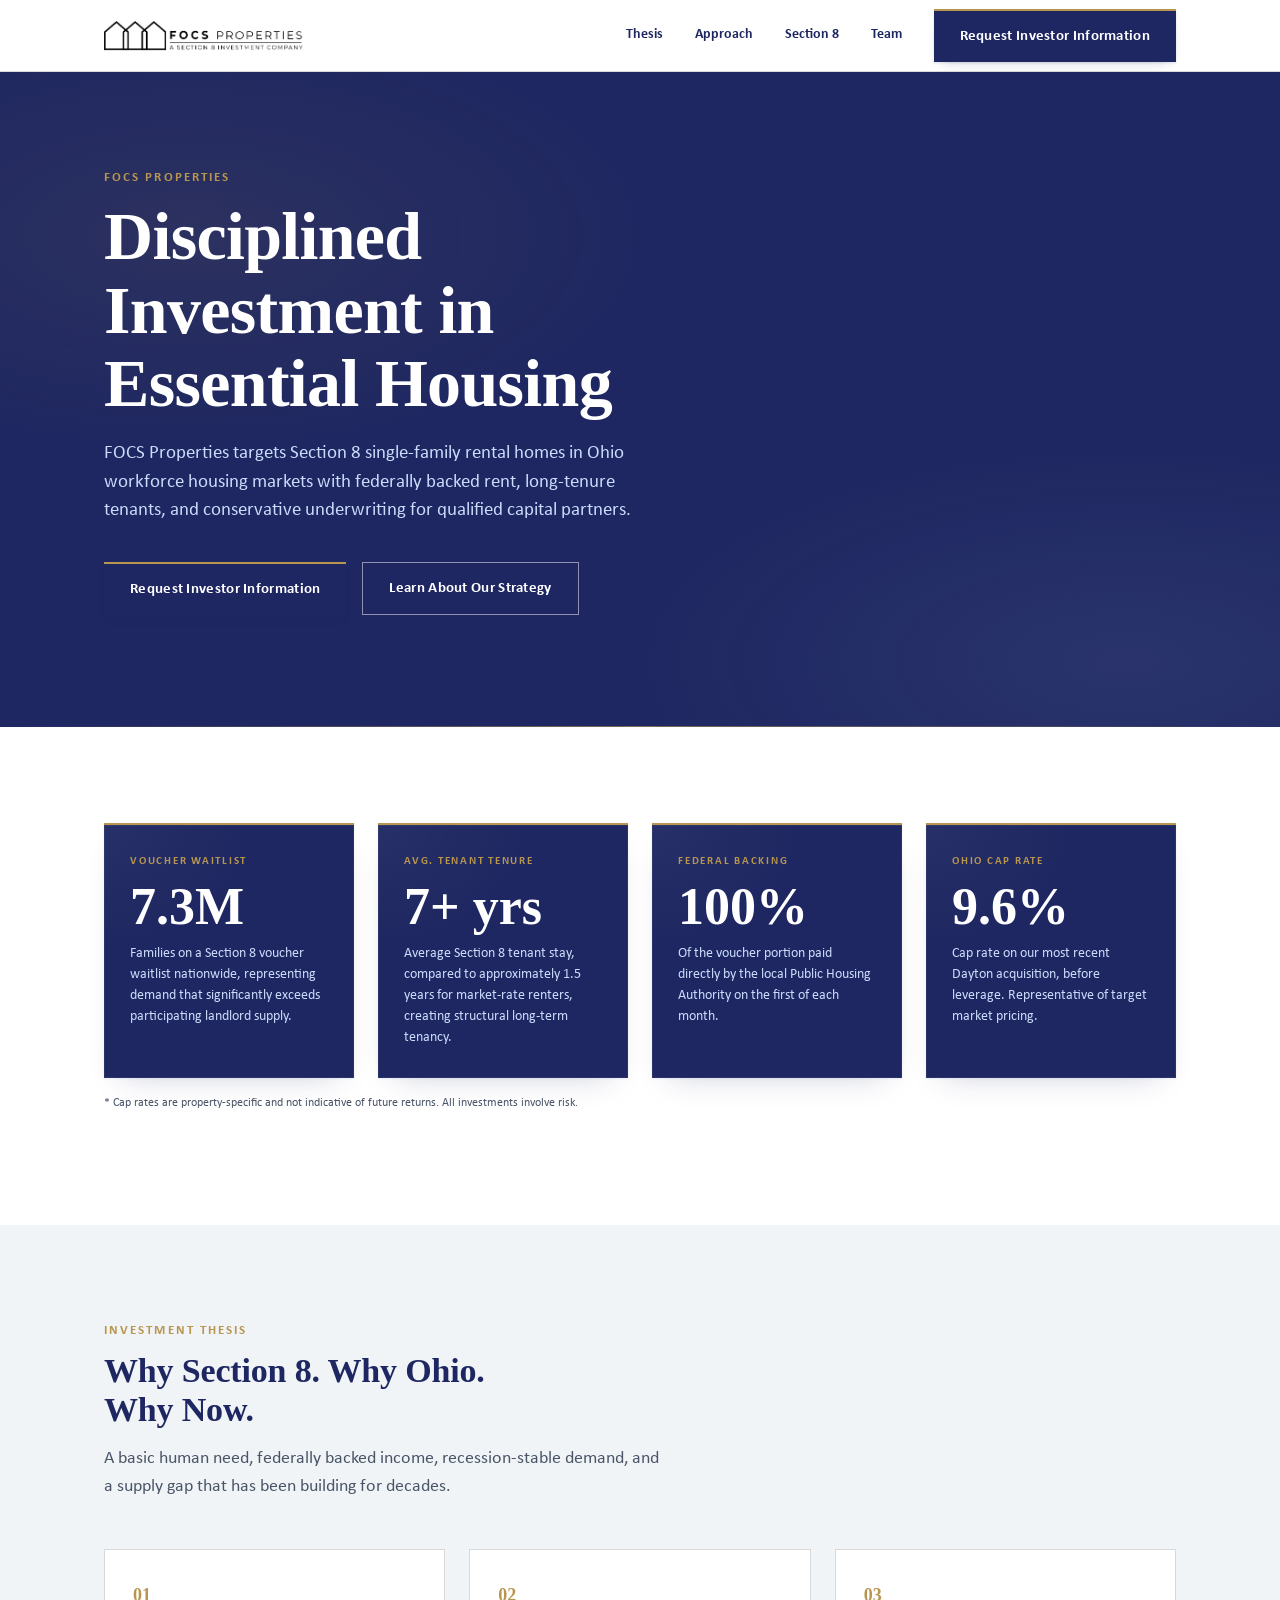
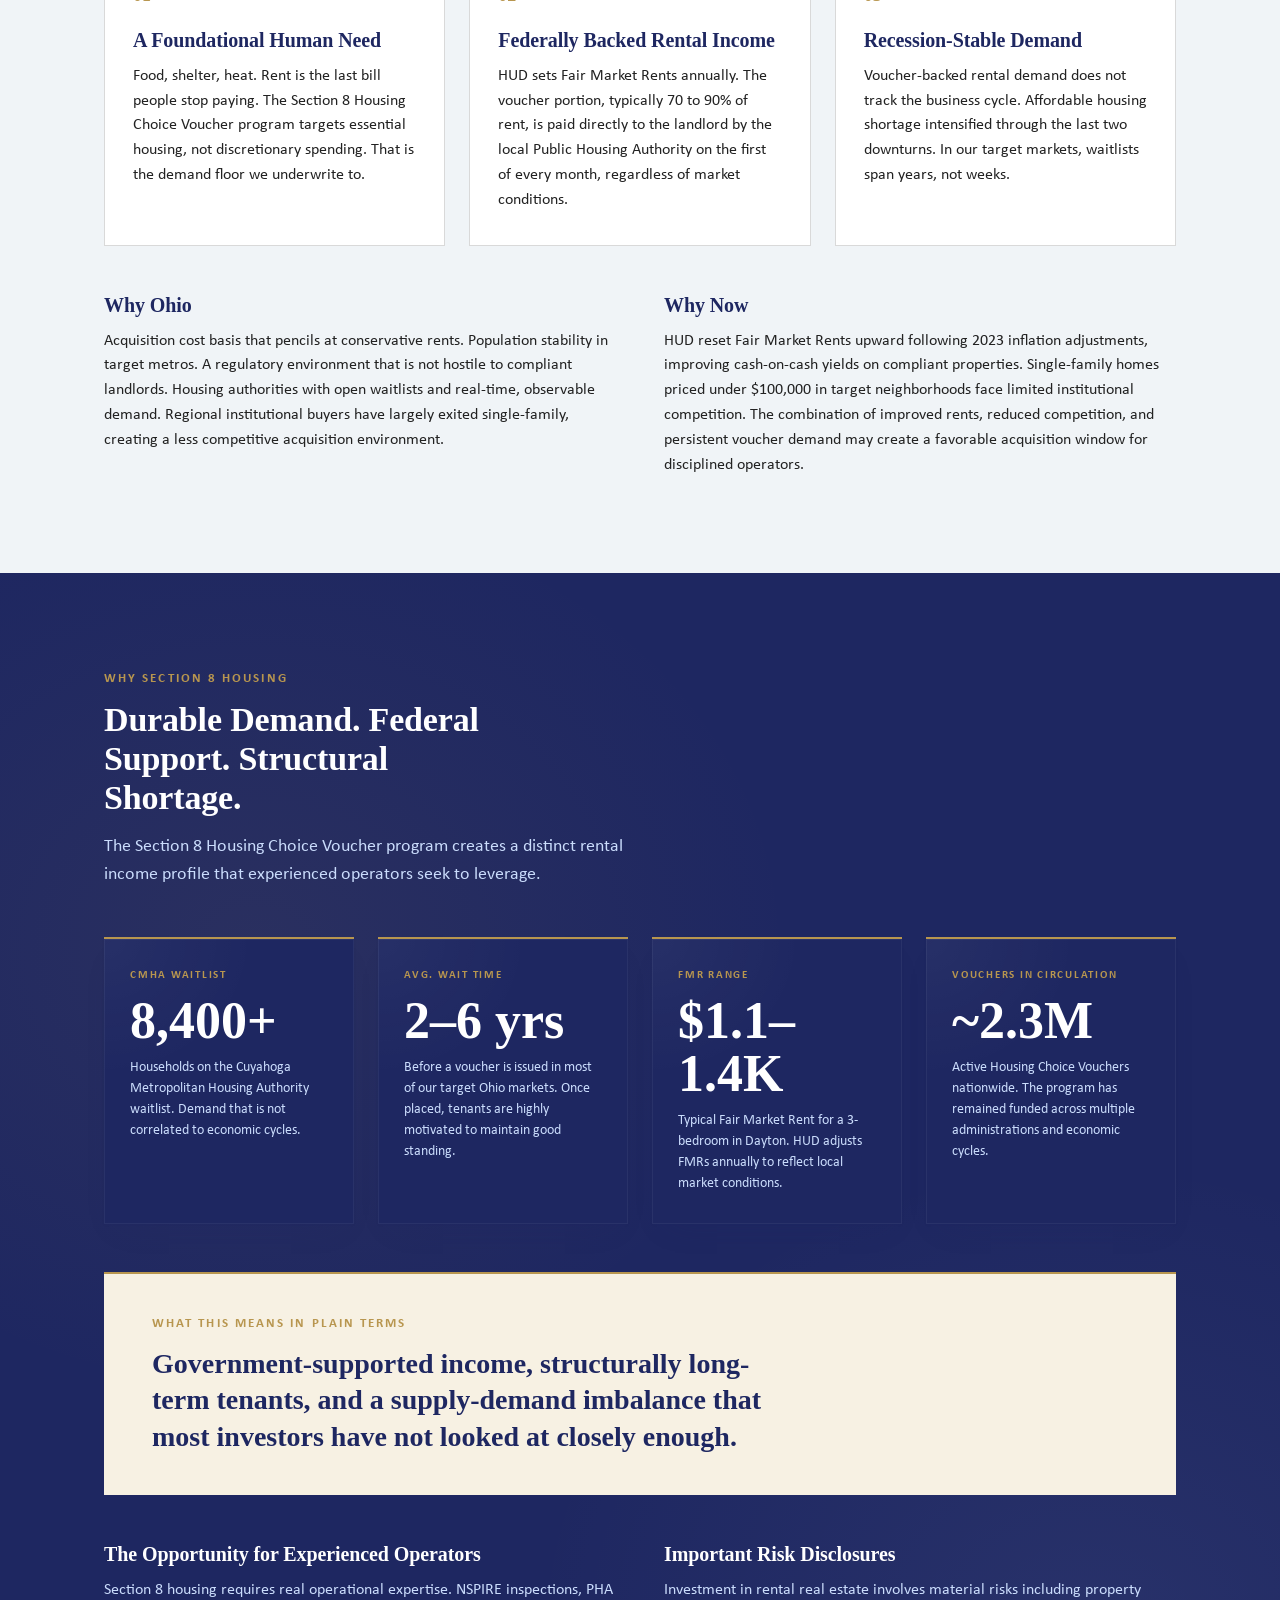
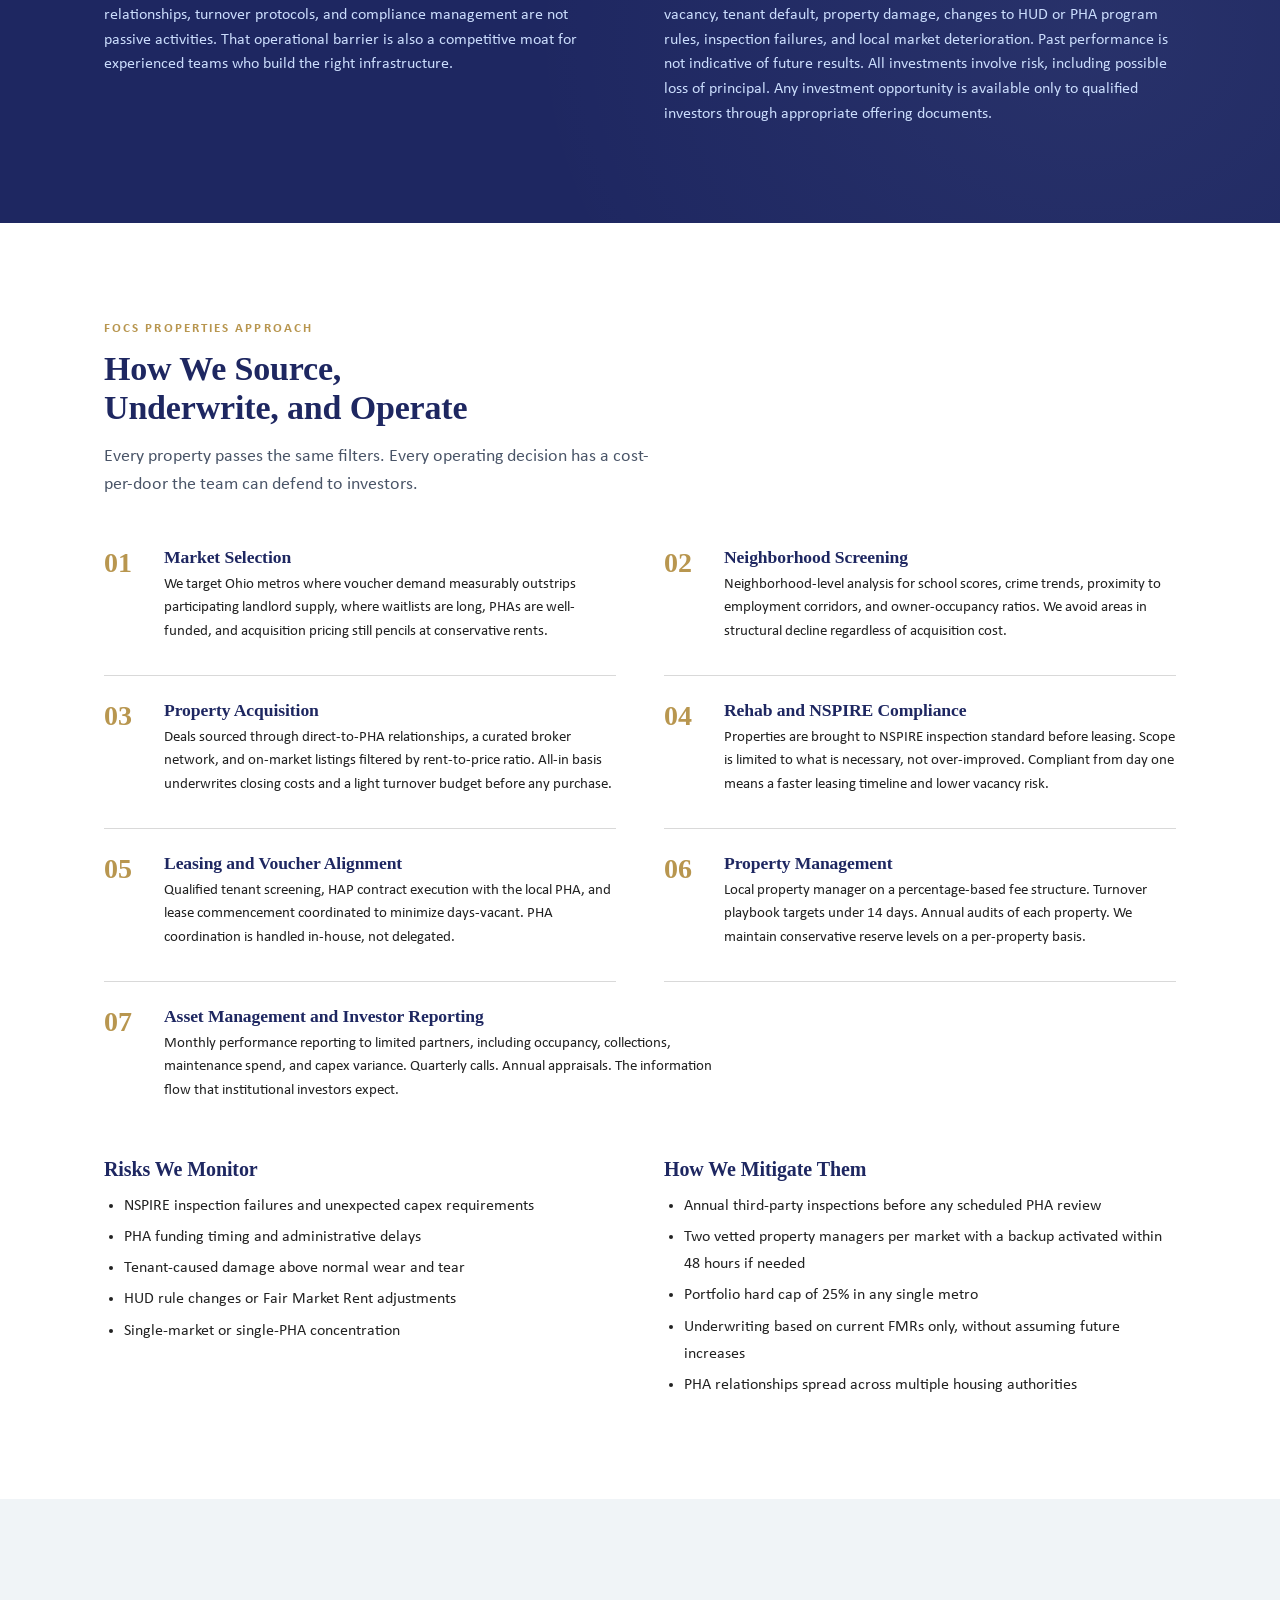
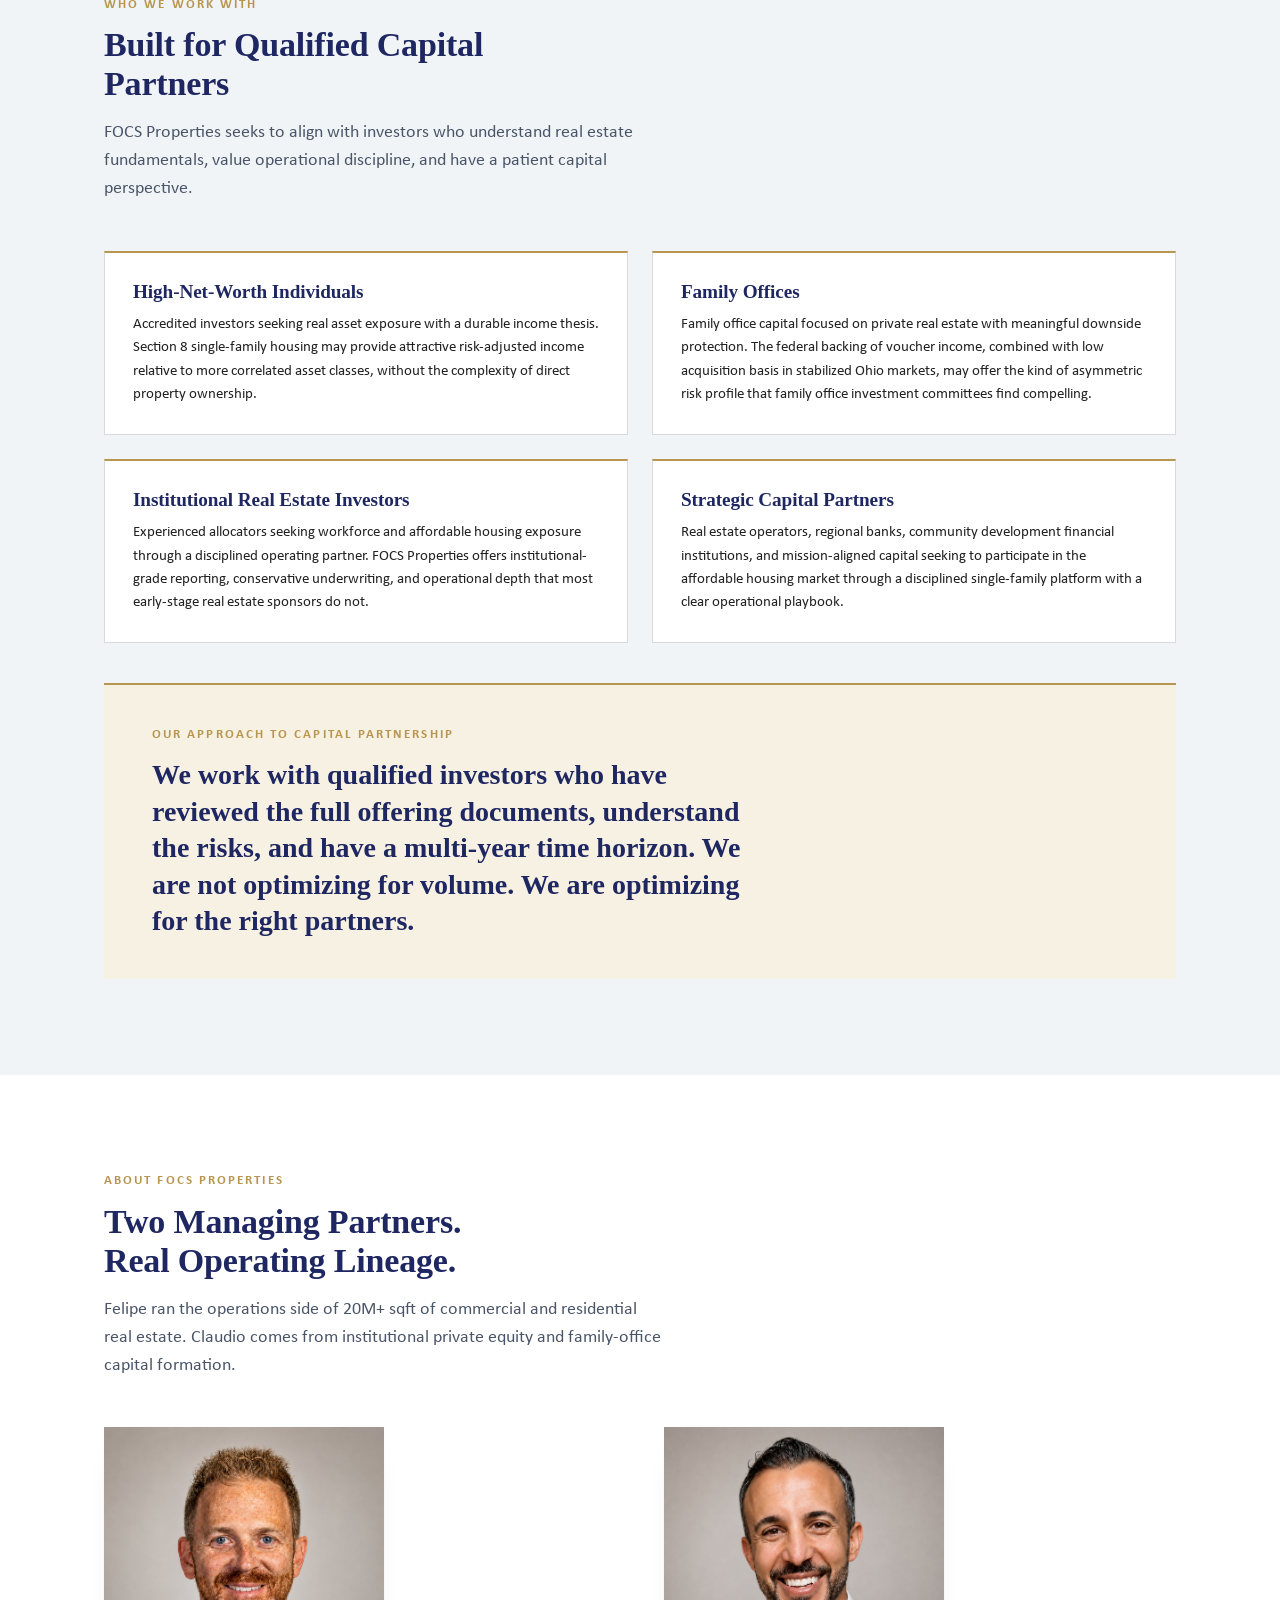
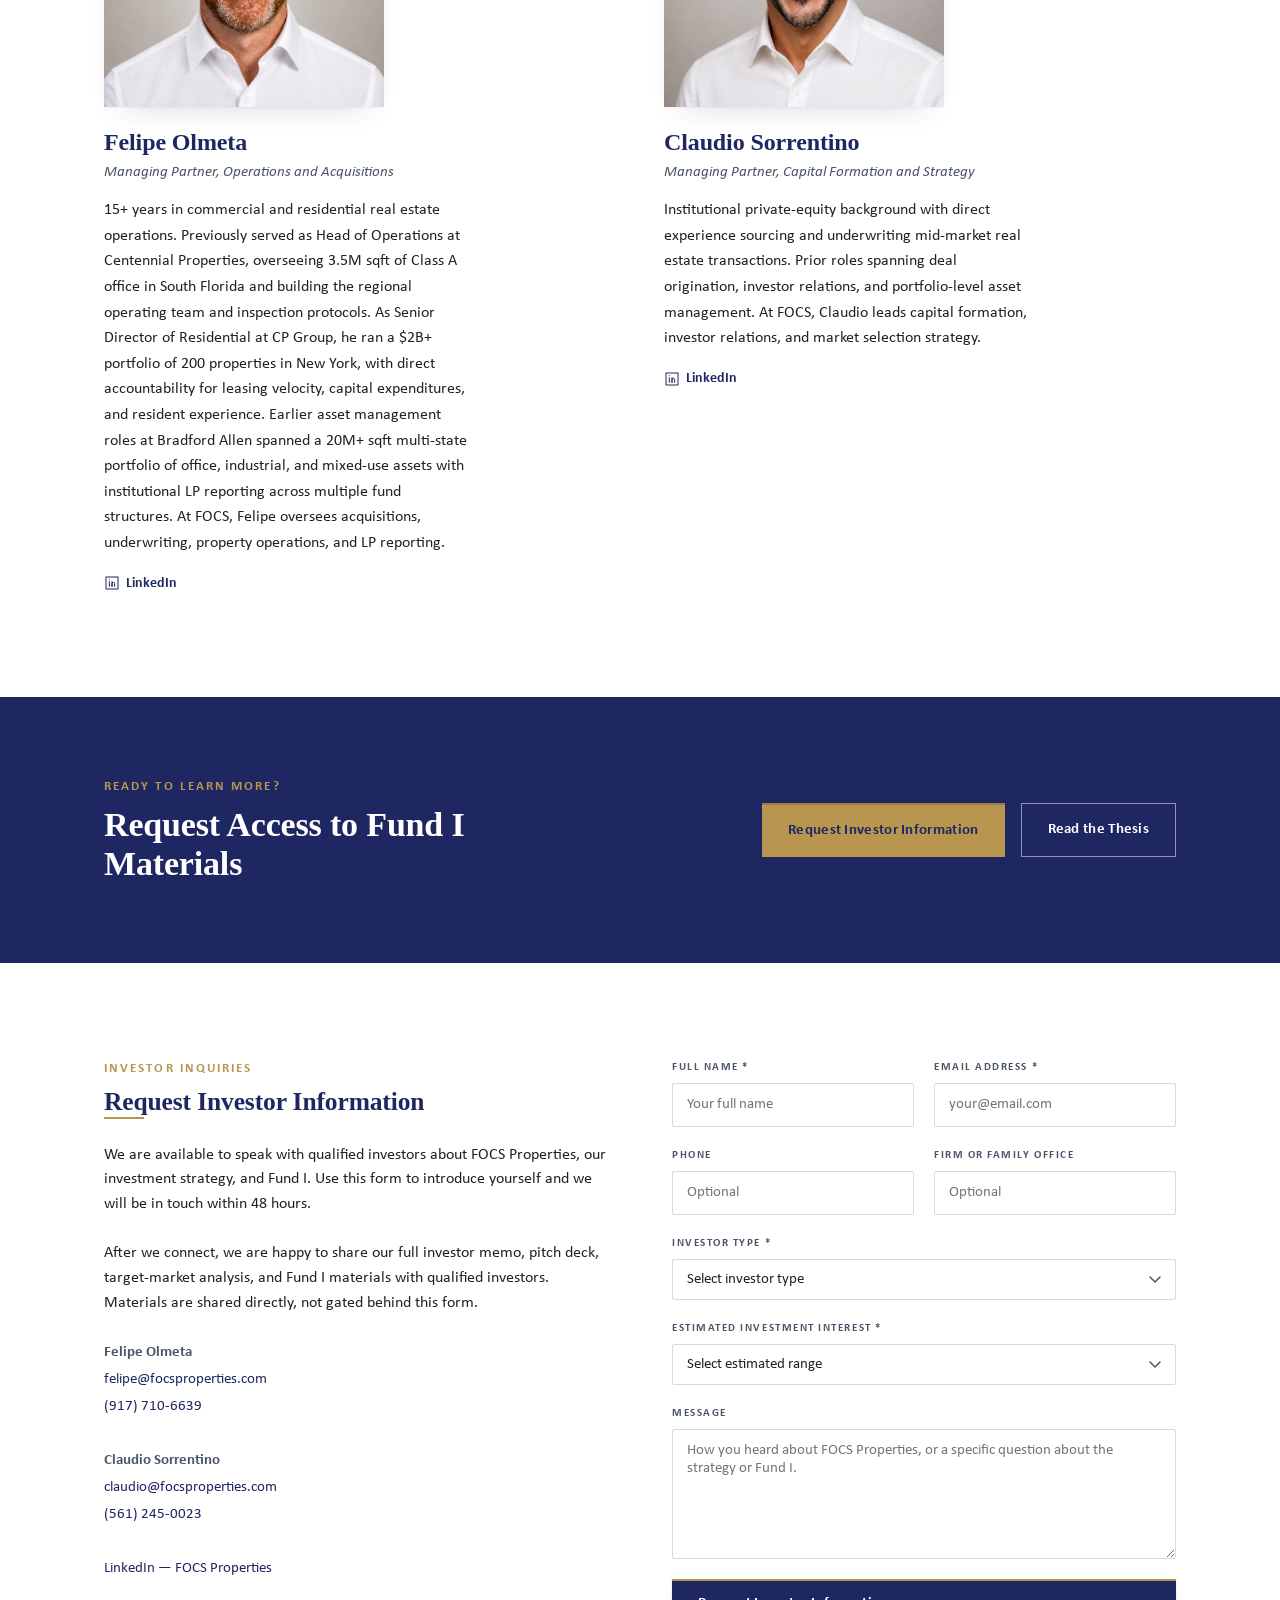
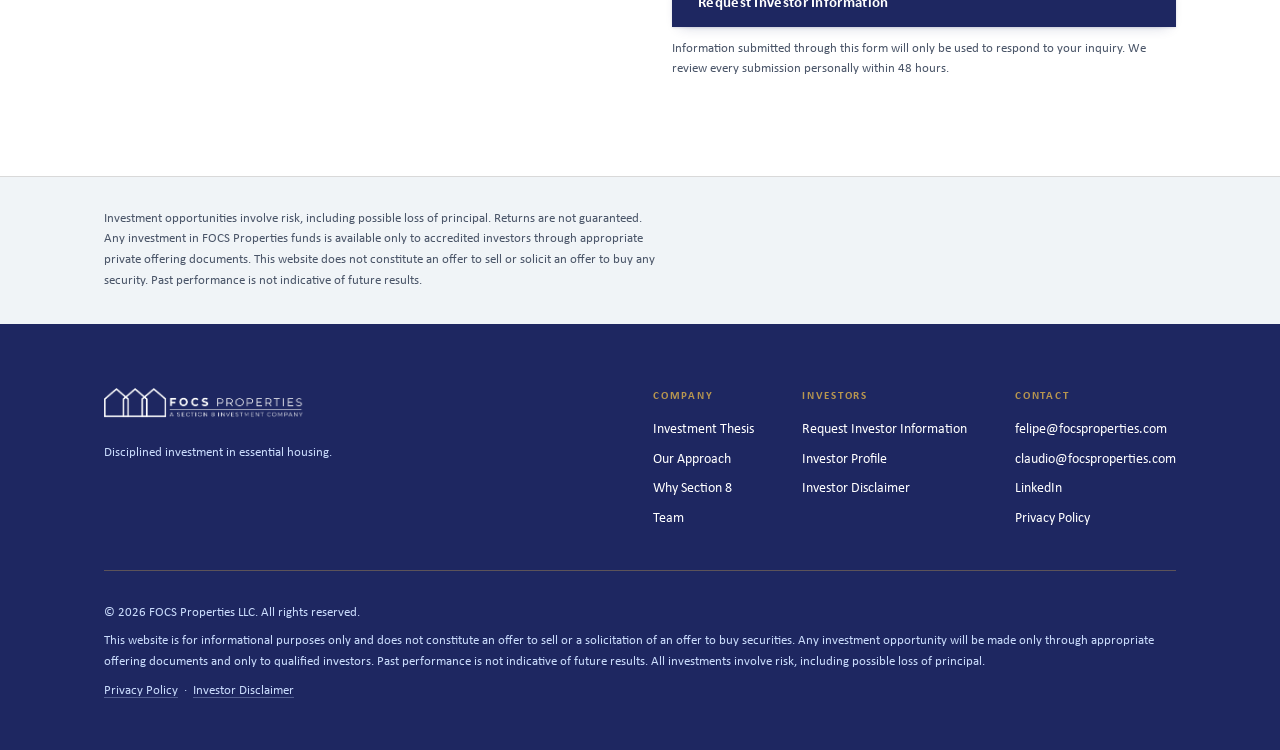
==== commit 98b862a7: "Gold CTA button on navy band for visibility" ====
--- a/index.html
+++ b/index.html
@@ -380,7 +380,7 @@
           <h2 class="cta-band__headline">Request Access to Fund I Materials</h2>
         </div>
         <div class="cta-band__actions">
-          <a href="#contact" class="btn btn--primary">Request Investor Information</a>
+          <a href="#contact" class="btn btn--gold">Request Investor Information</a>
           <a href="#thesis"  class="btn btn--on-navy">Read the Thesis</a>
         </div>
       </div>
--- a/css/styles.css
+++ b/css/styles.css
@@ -250,6 +250,20 @@
 }
 .btn--on-navy:hover { background: rgba(255,255,255,0.08); }
 
+.btn--gold {
+  background: var(--focs-gold);
+  color: var(--focs-navy);
+  border-top: 2px solid var(--focs-gold-deep);
+  box-shadow: 0 1px 2px rgba(30,39,97,0.12), 0 6px 14px -8px rgba(30,39,97,0.3);
+}
+.btn--gold:hover {
+  background: var(--focs-gold-deep);
+  color: var(--focs-white);
+  box-shadow: 0 1px 2px rgba(30,39,97,0.12), 0 12px 22px -10px rgba(30,39,97,0.38);
+  transform: translateY(-1px);
+}
+.btn--gold:active { transform: none; }
+
 /* =========================================================================
    HERO
    ========================================================================= */
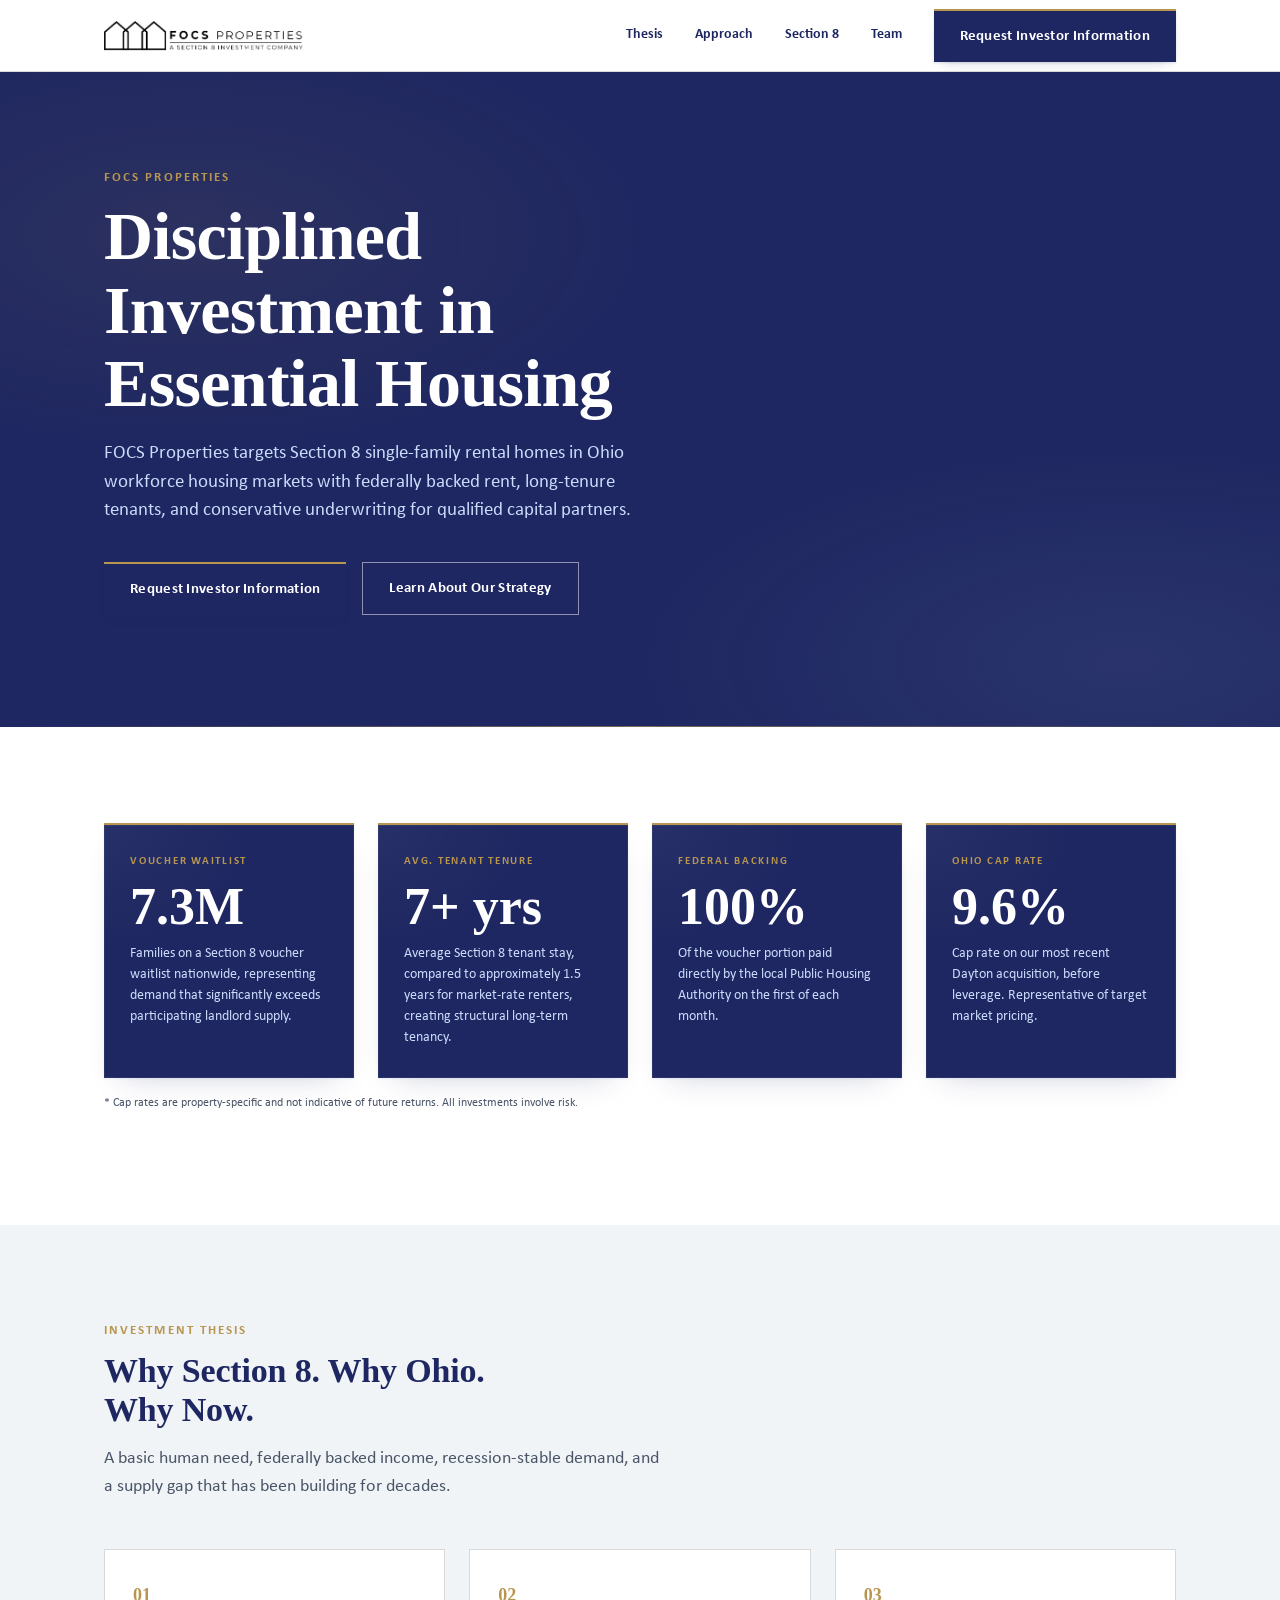
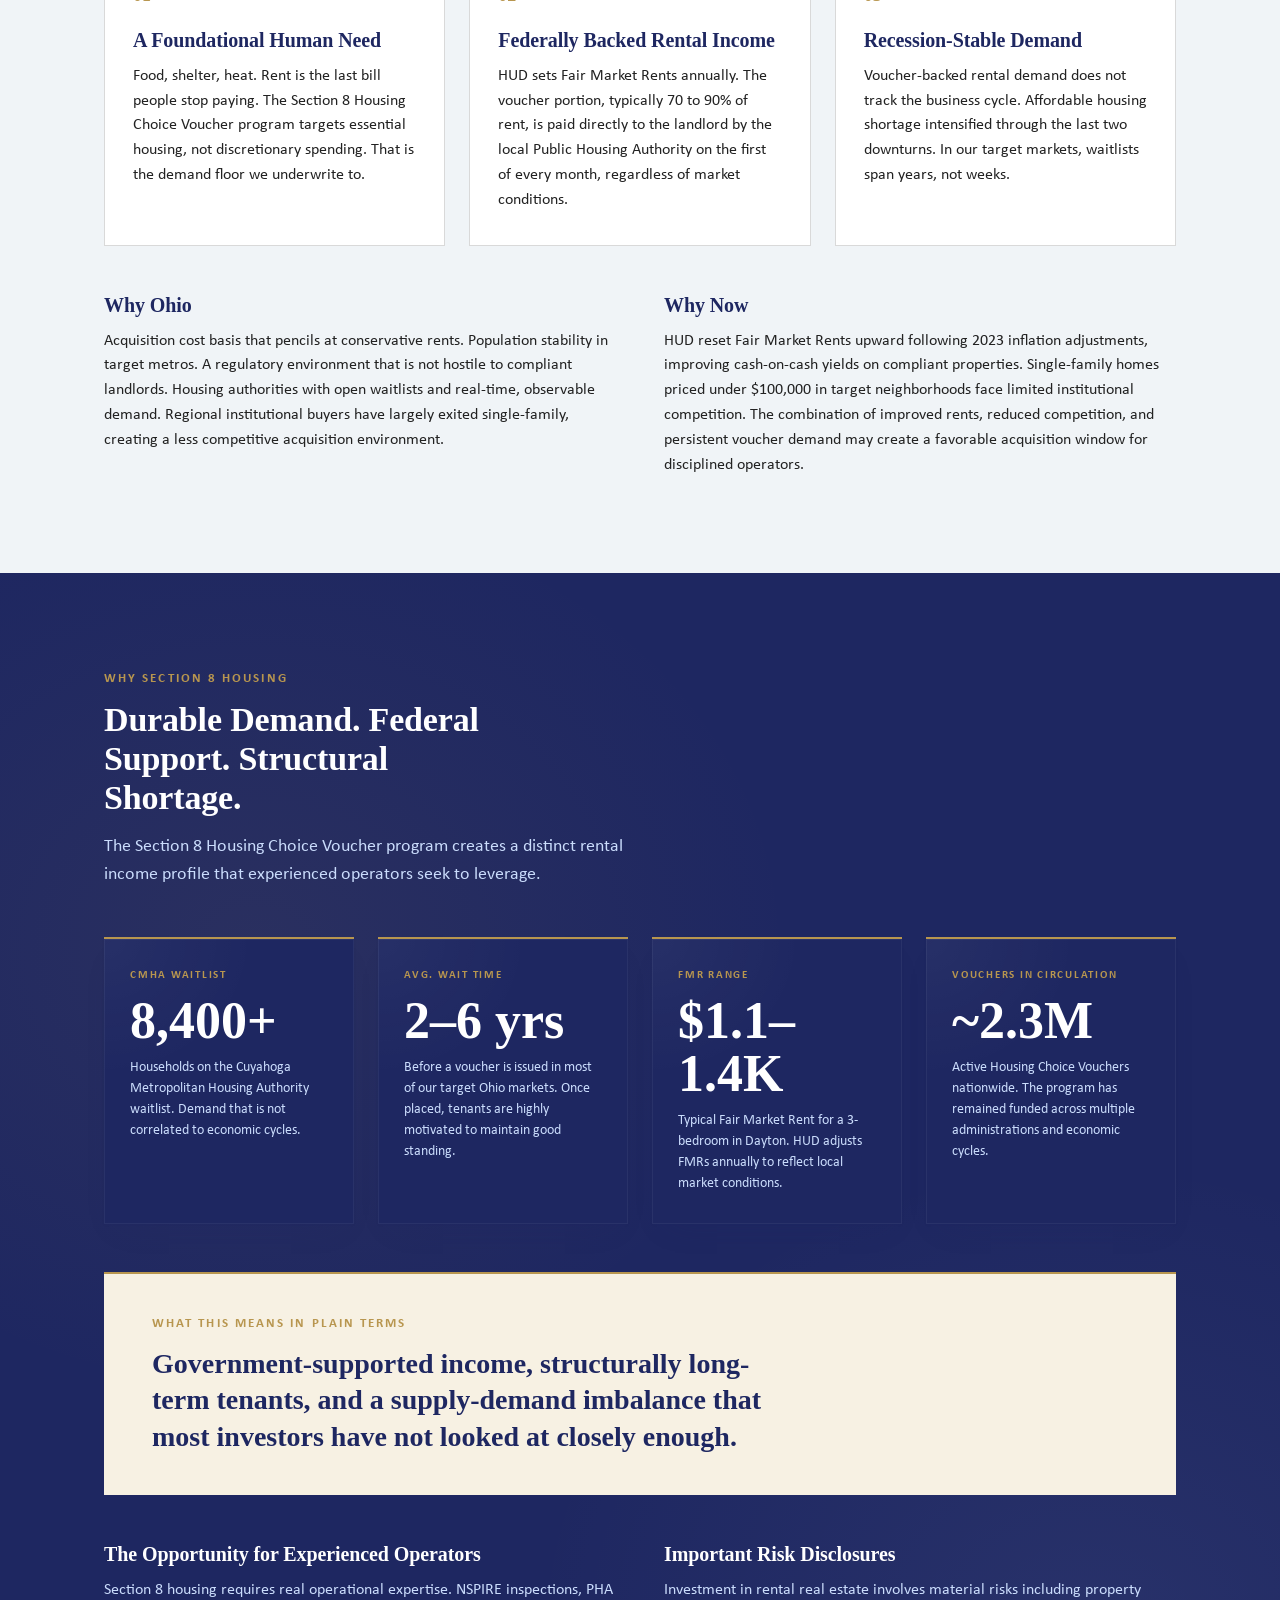
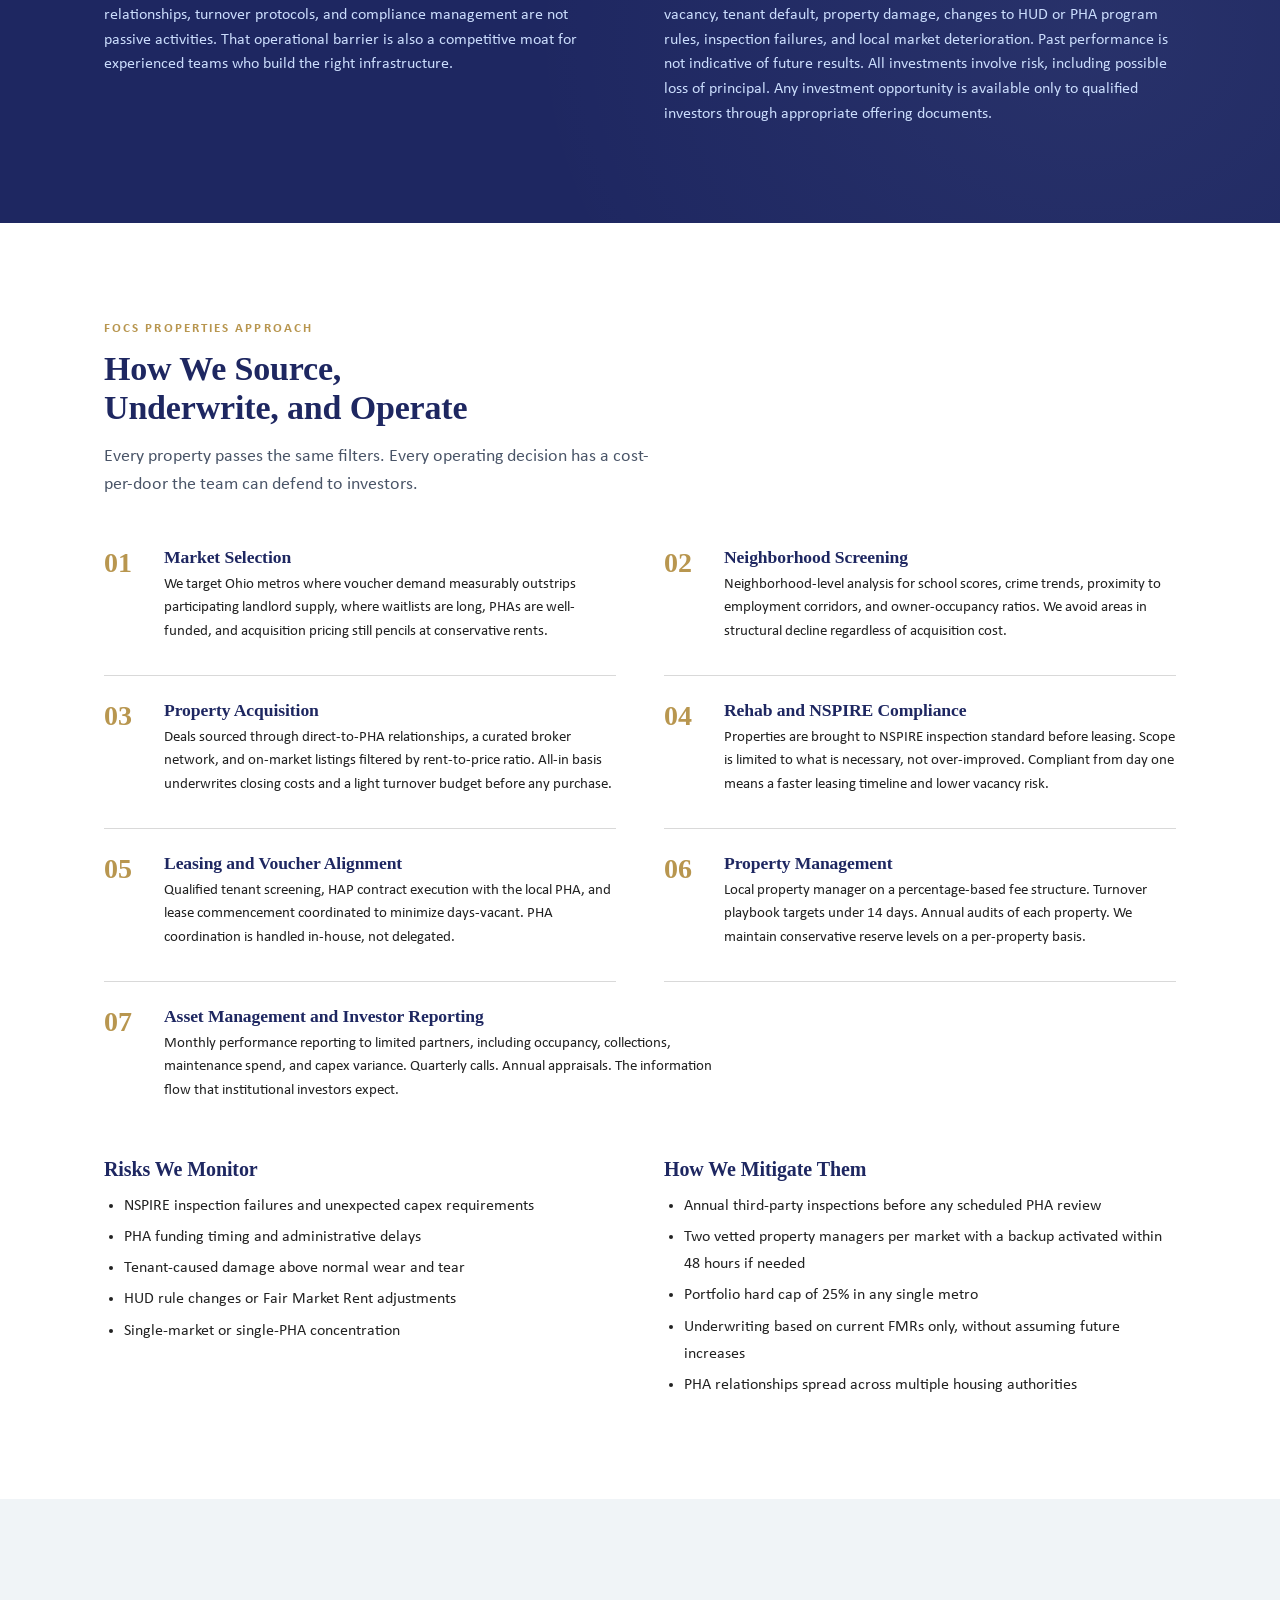
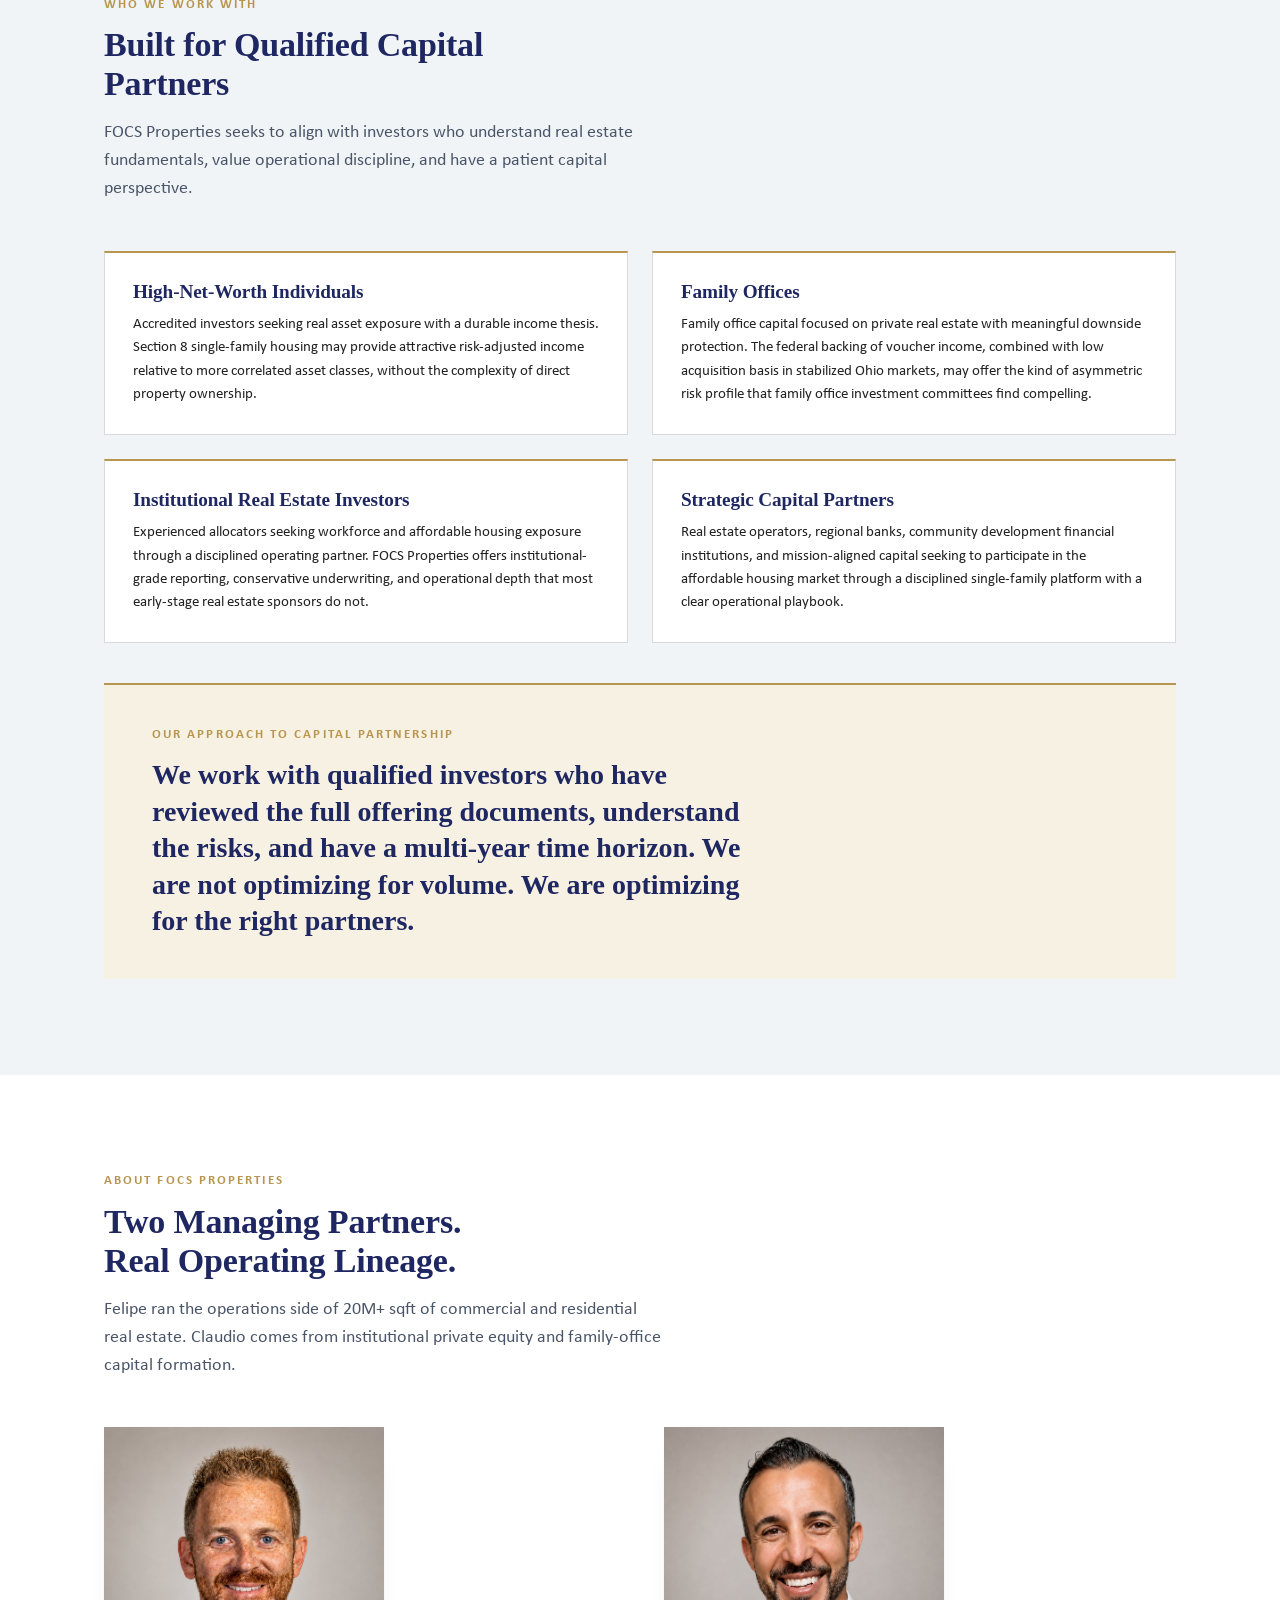
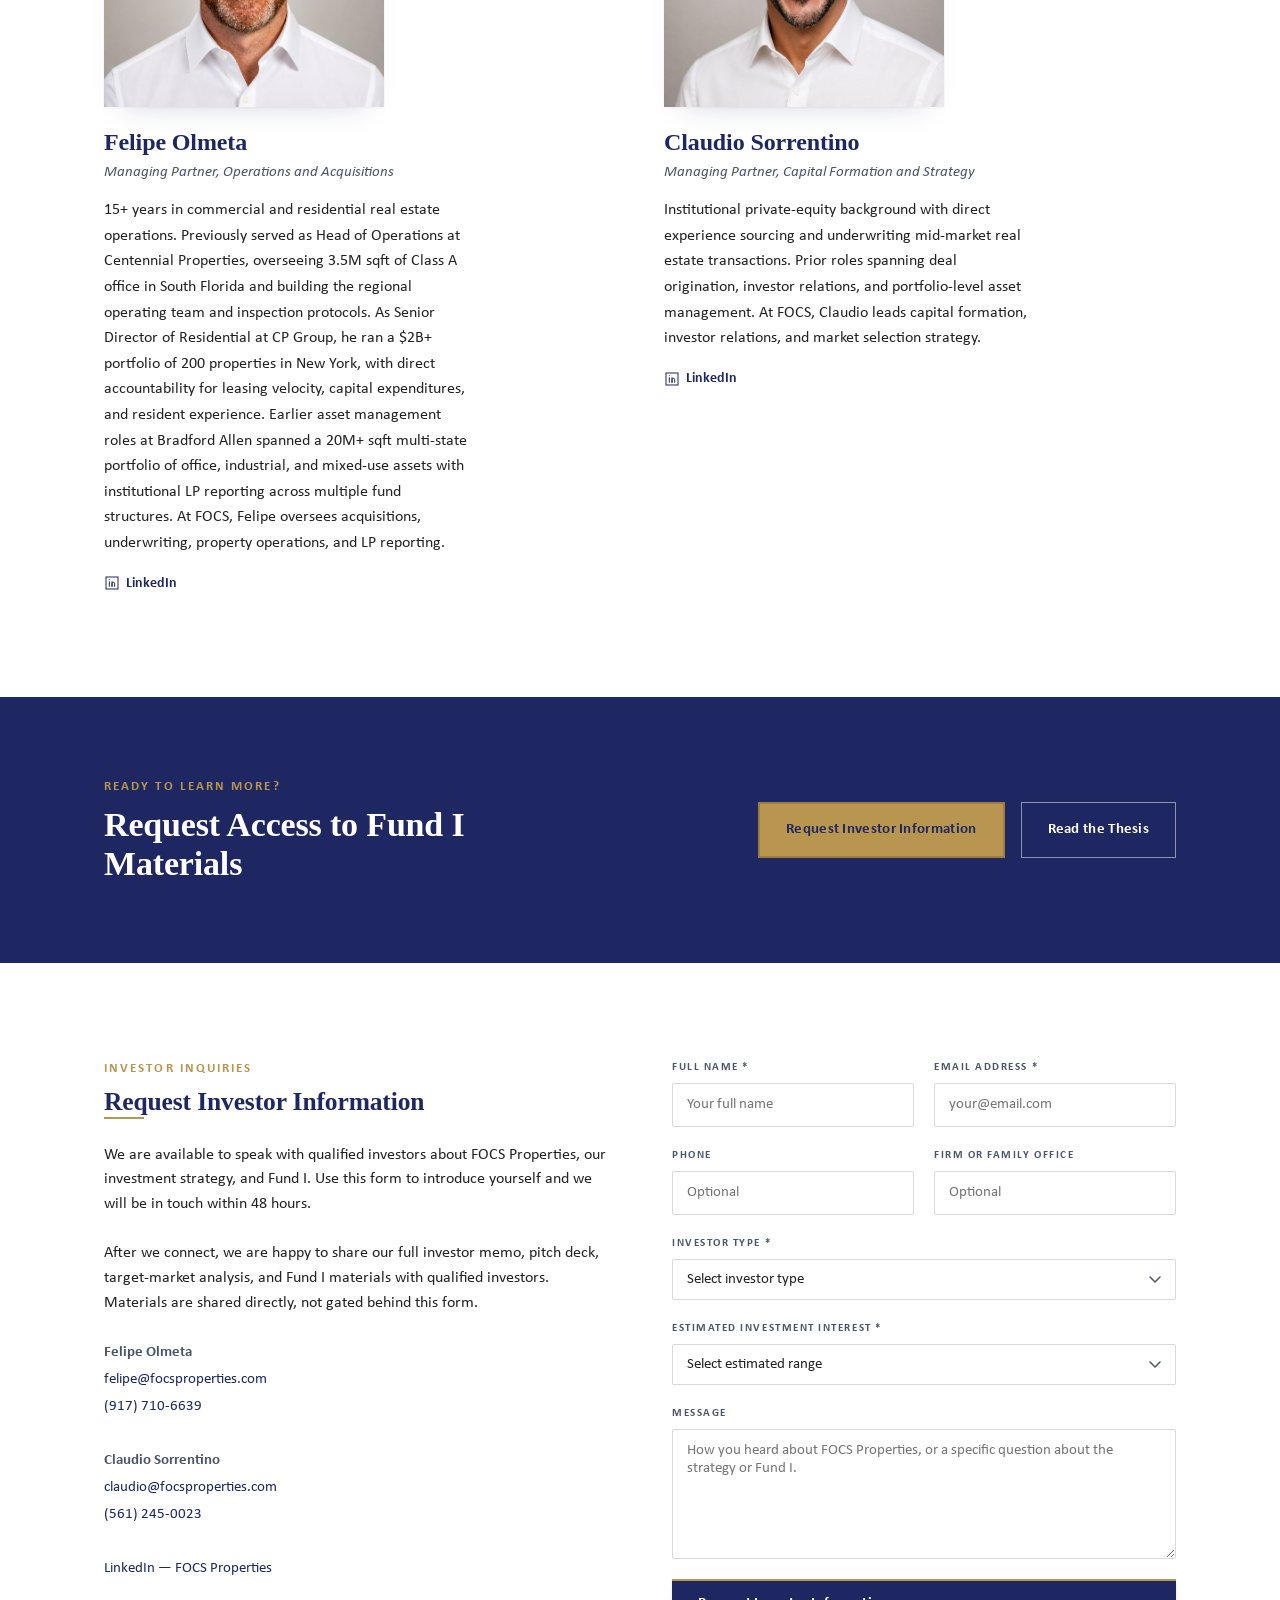
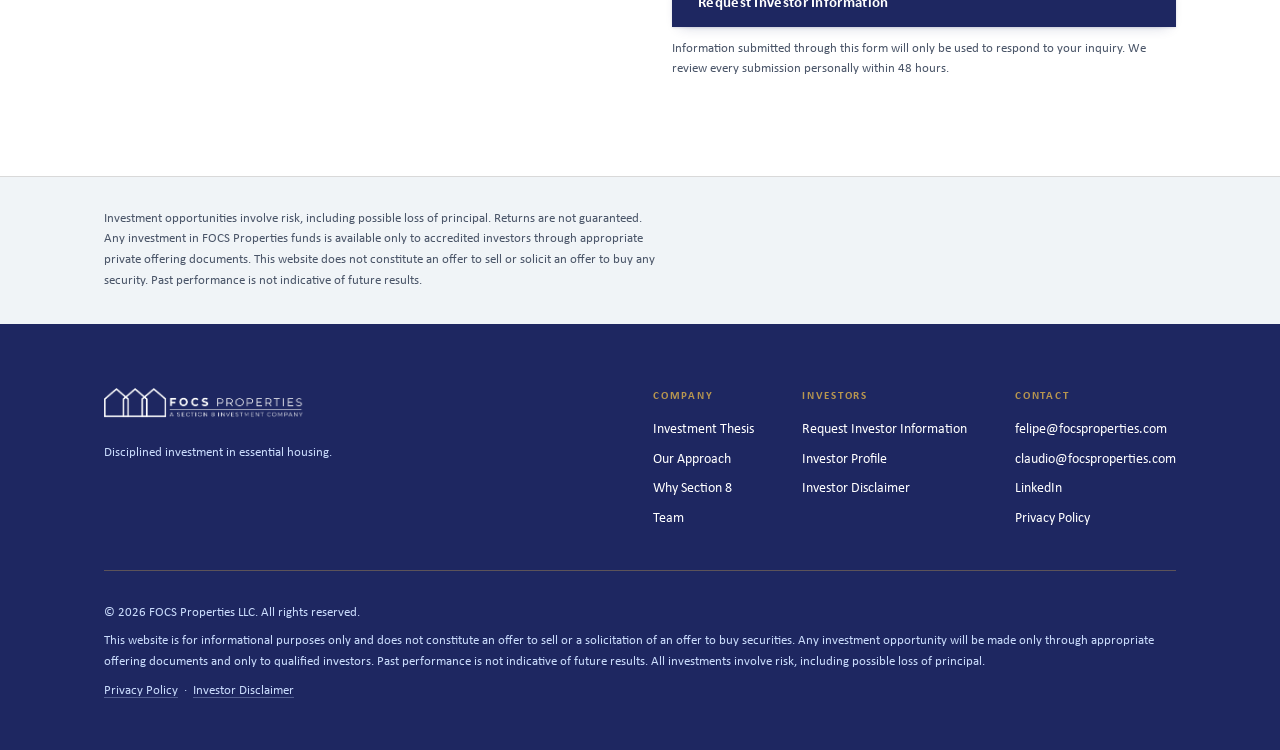
==== commit 35ee97f9: "Fix gold CTA button with inline styles to bypass cascade issues" ====
--- a/index.html
+++ b/index.html
@@ -380,7 +380,7 @@
           <h2 class="cta-band__headline">Request Access to Fund I Materials</h2>
         </div>
         <div class="cta-band__actions">
-          <a href="#contact" class="btn btn--gold">Request Investor Information</a>
+          <a href="#contact" class="btn" style="background:var(--focs-gold);color:var(--focs-navy);border:2px solid var(--focs-gold-deep);font-weight:700;">Request Investor Information</a>
           <a href="#thesis"  class="btn btn--on-navy">Read the Thesis</a>
         </div>
       </div>
--- a/css/styles.css
+++ b/css/styles.css
@@ -218,6 +218,7 @@
   align-items: center; gap: 10px;
   text-decoration: none; border-bottom: 0;
   transition: background var(--dur-med) var(--ease),
+              color var(--dur-med) var(--ease),
               box-shadow var(--dur-med) var(--ease),
               transform var(--dur-med) var(--ease);
 }
@@ -253,12 +254,14 @@
 .btn--gold {
   background: var(--focs-gold);
   color: var(--focs-navy);
-  border-top: 2px solid var(--focs-gold-deep);
+  border: 2px solid var(--focs-gold-deep);
+  font-weight: 700;
   box-shadow: 0 1px 2px rgba(30,39,97,0.12), 0 6px 14px -8px rgba(30,39,97,0.3);
 }
 .btn--gold:hover {
   background: var(--focs-gold-deep);
   color: var(--focs-white);
+  border-color: var(--focs-gold-deep);
   box-shadow: 0 1px 2px rgba(30,39,97,0.12), 0 12px 22px -10px rgba(30,39,97,0.38);
   transform: translateY(-1px);
 }
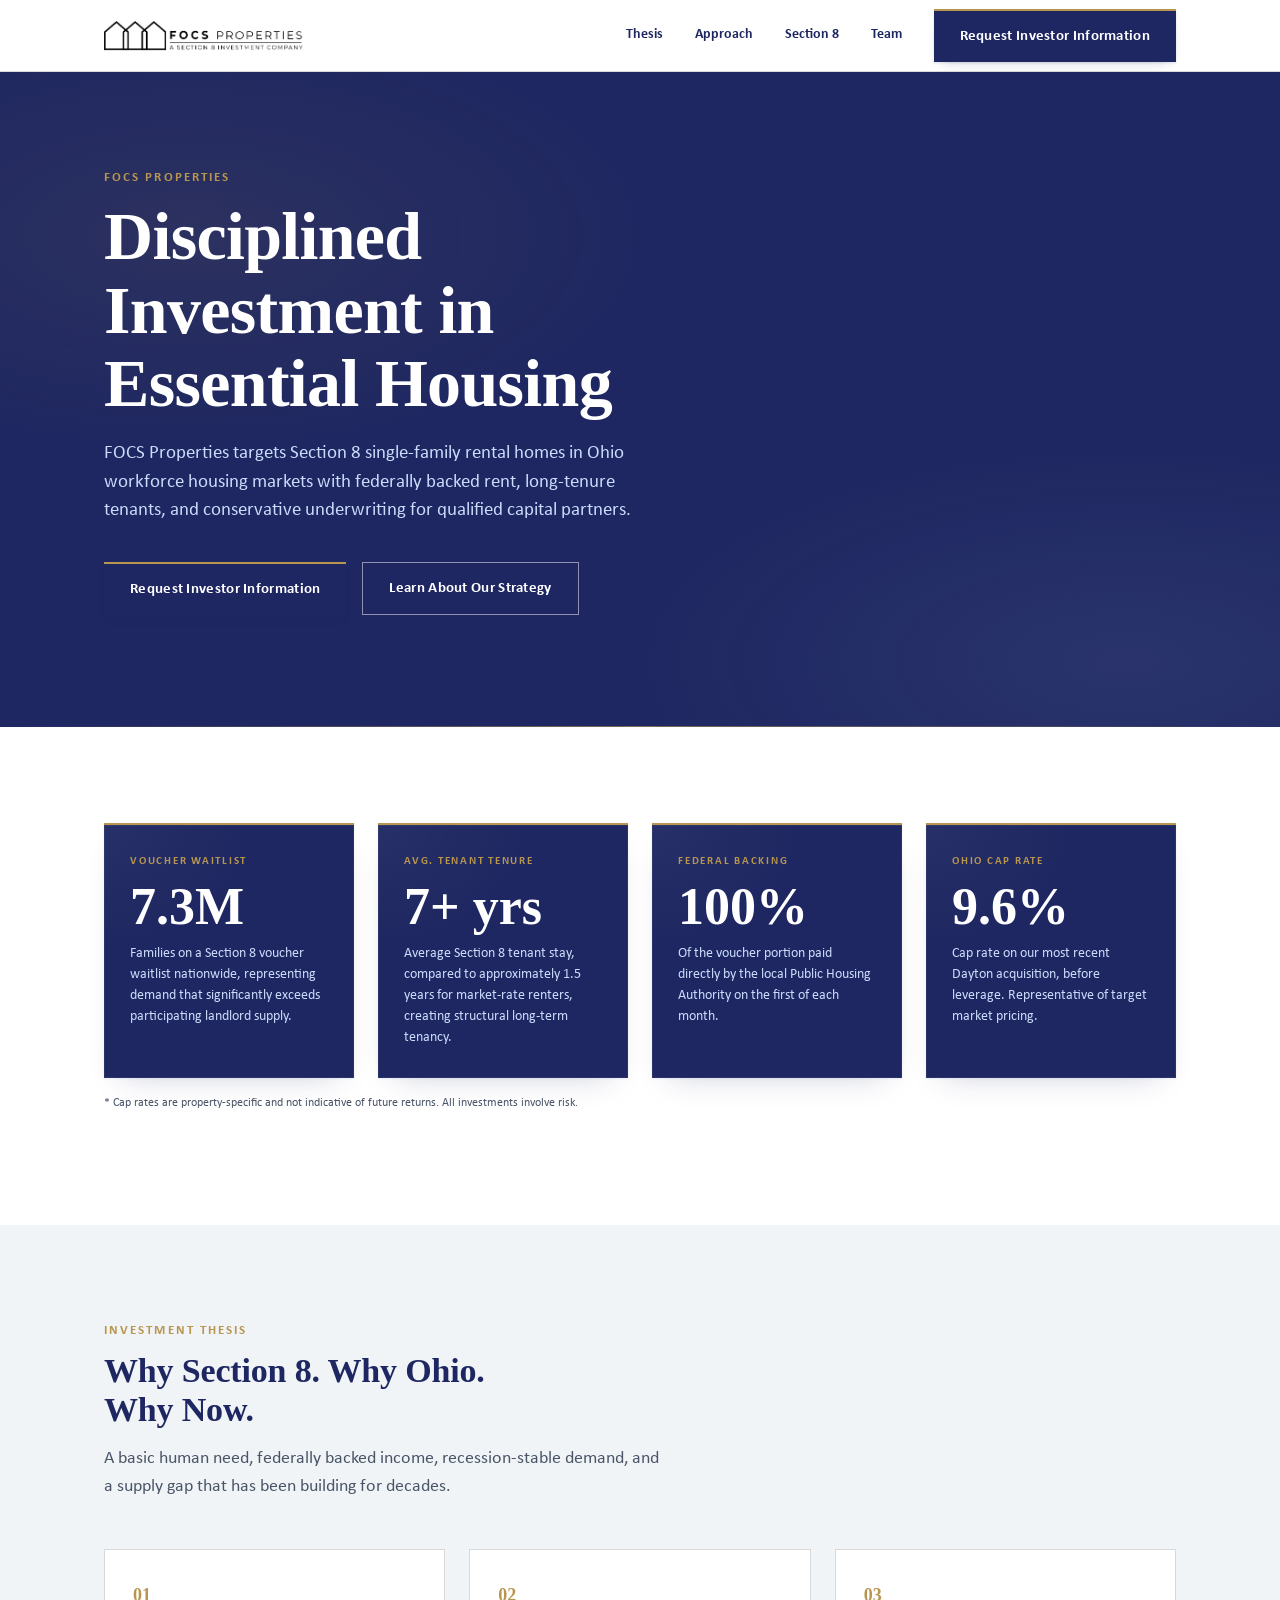
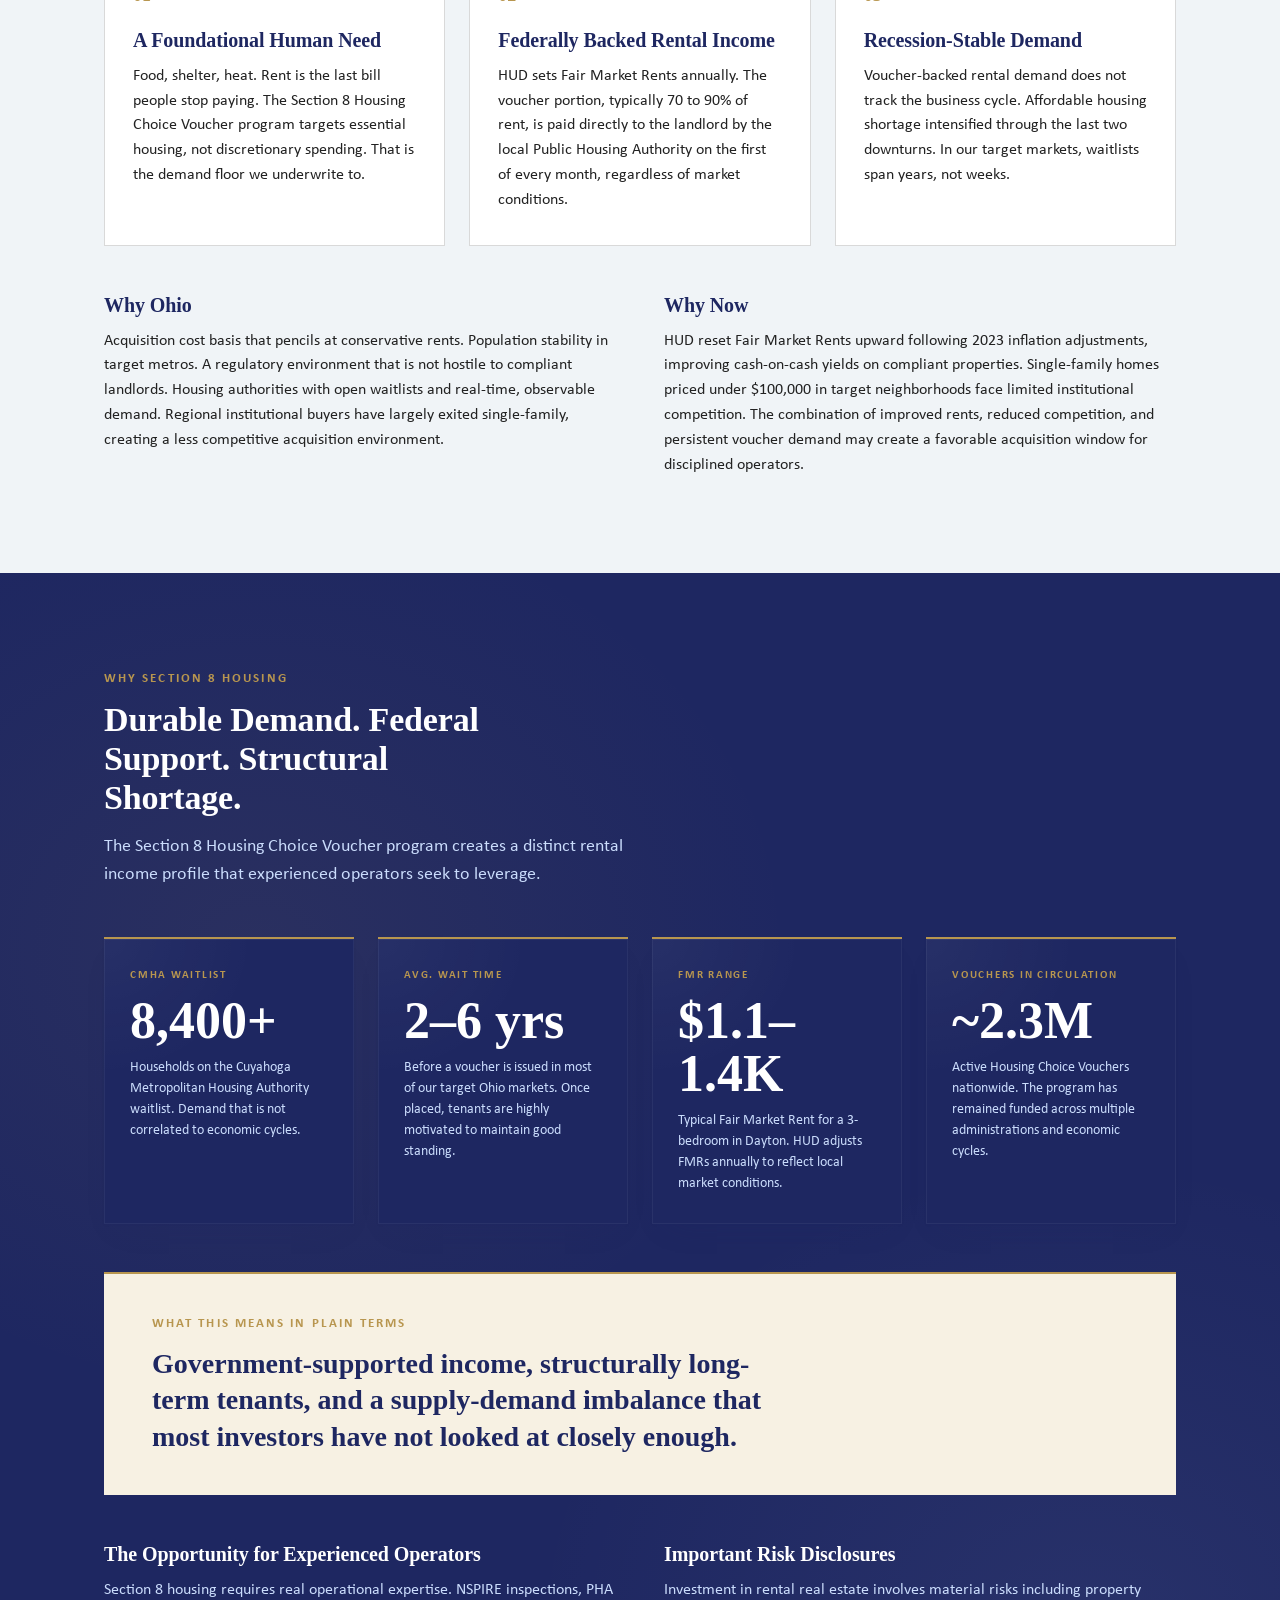
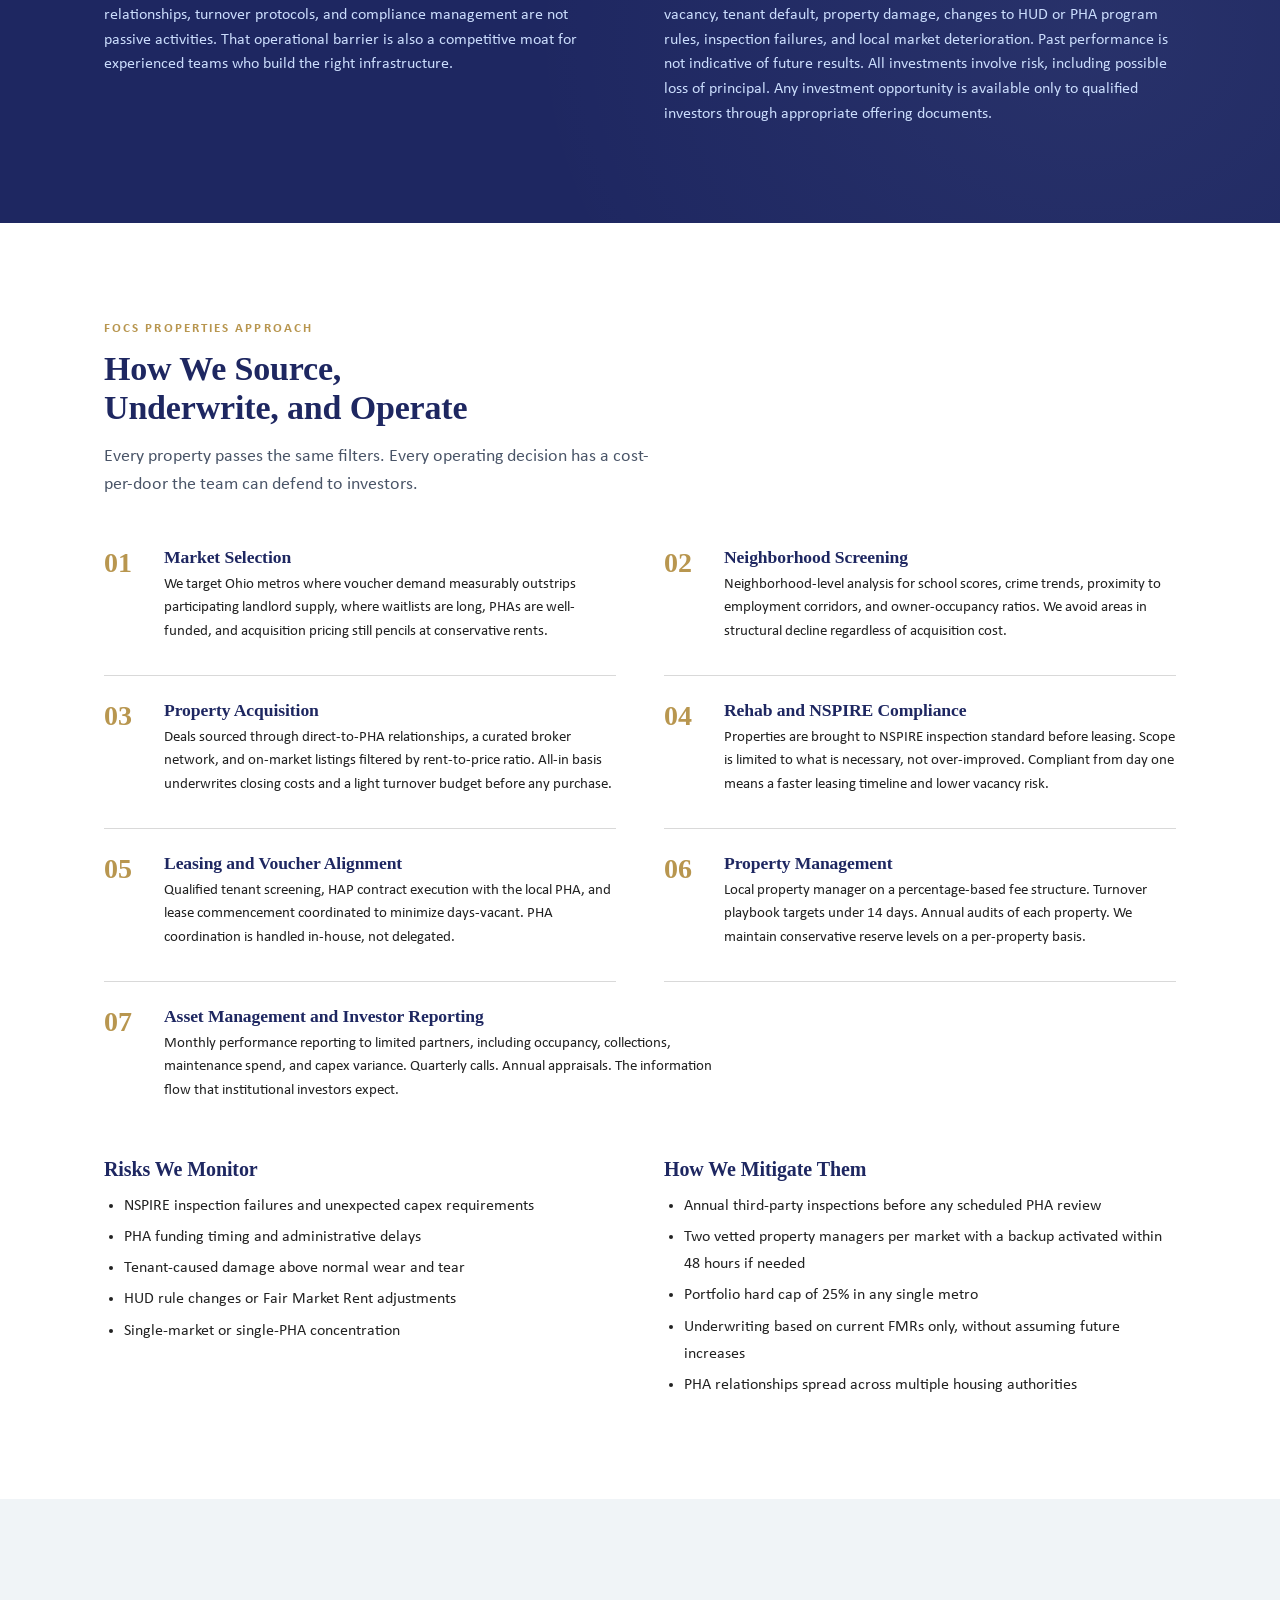
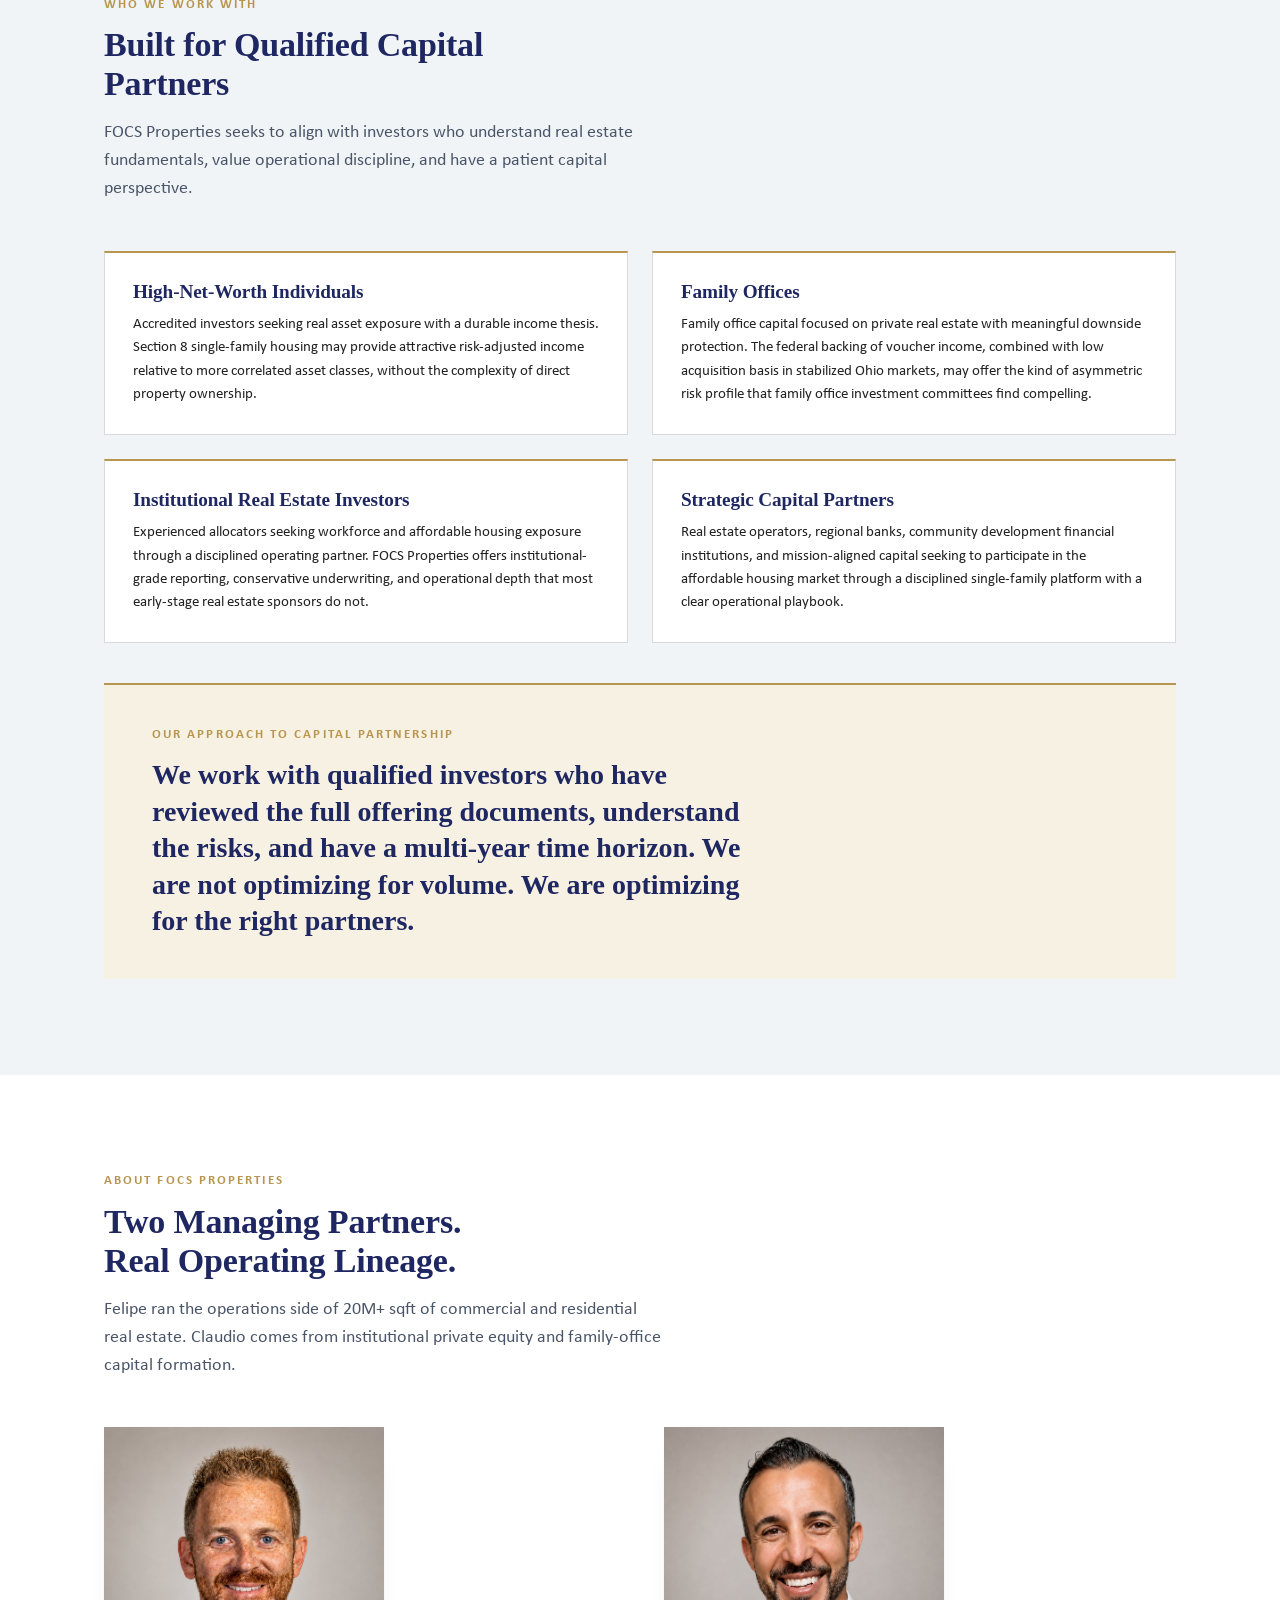
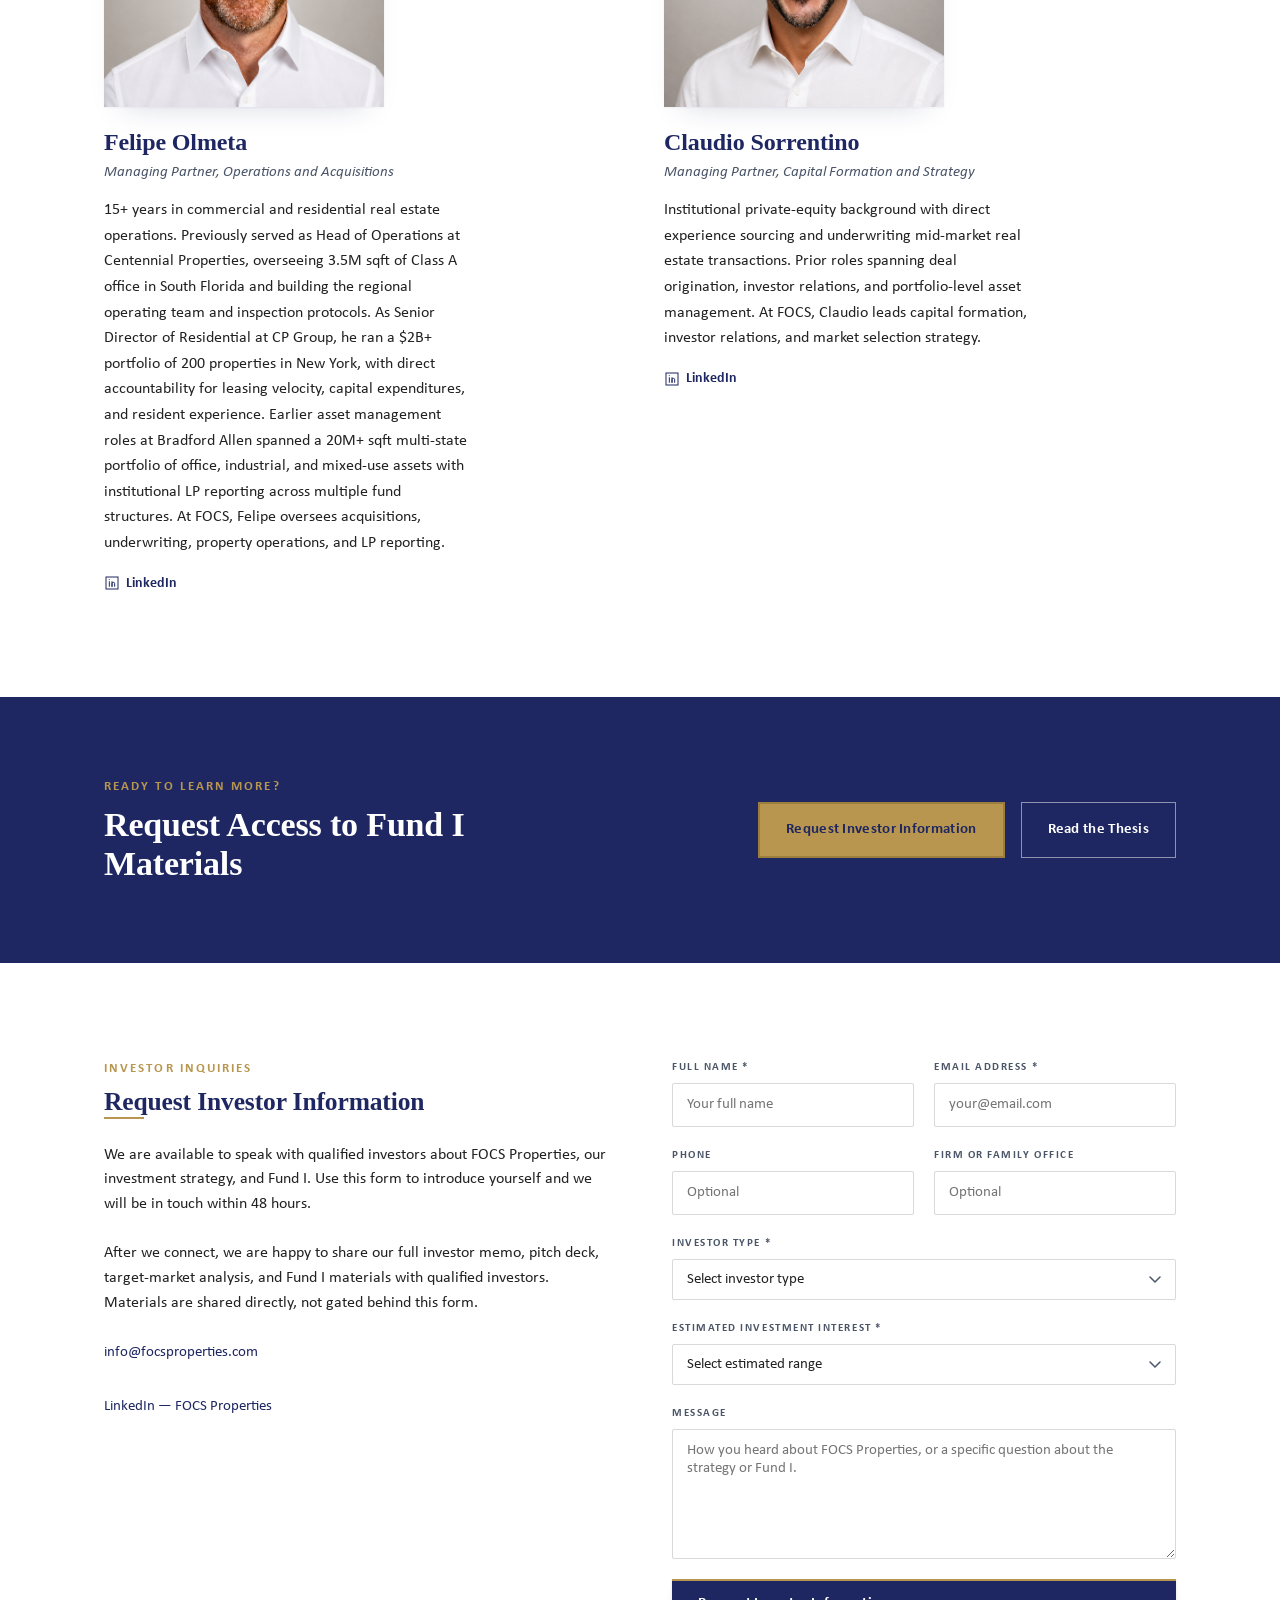
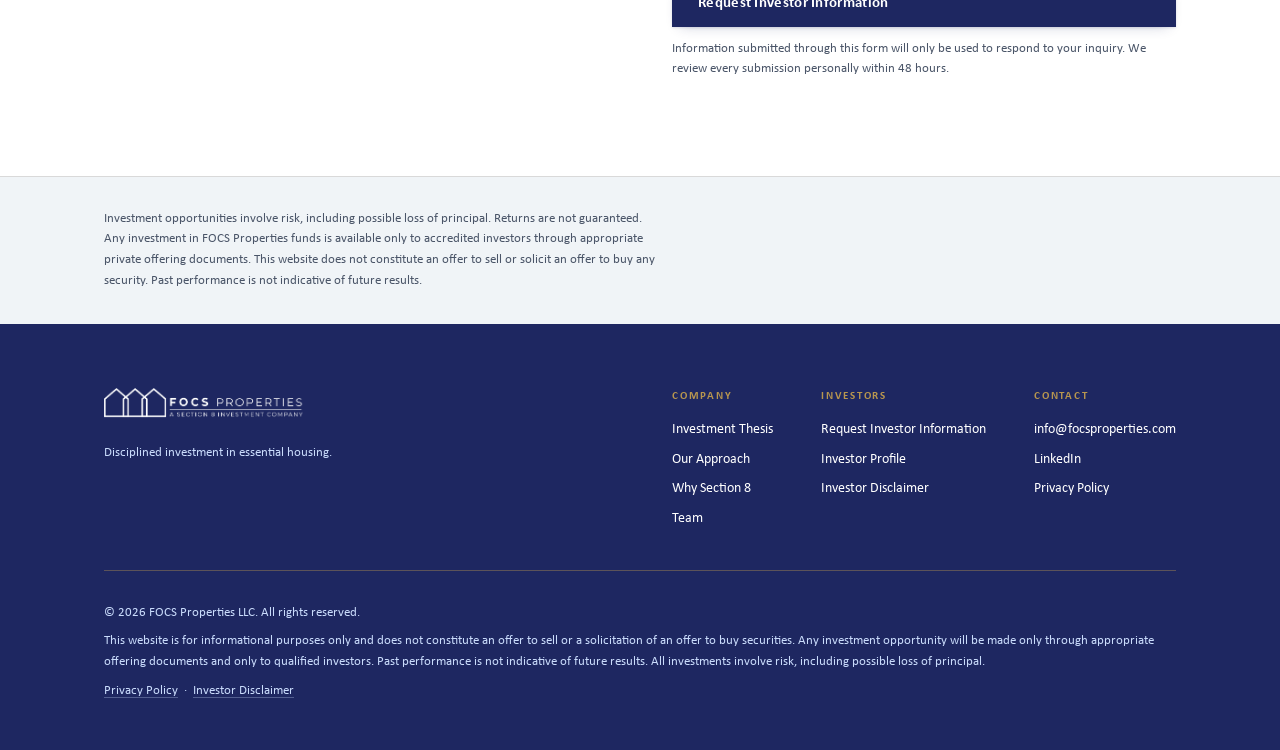
==== commit 7cc47dbb: "Revert contact to info@focsproperties.com" ====
--- a/index.html
+++ b/index.html
@@ -37,7 +37,7 @@
       {"@type": "Person", "name": "Claudio Sorrentino"}
     ],
     "areaServed": {"@type": "State", "name": "Ohio"},
-    "email": "felipe@focsproperties.com",
+    "email": "info@focsproperties.com",
     "sameAs": ["https://www.linkedin.com/company/focs-properties"]
   }
   </script>
@@ -397,13 +397,7 @@
             <p>We are available to speak with qualified investors about FOCS Properties, our investment strategy, and Fund I. Use this form to introduce yourself and we will be in touch within 48 hours.</p>
             <p>After we connect, we are happy to share our full investor memo, pitch deck, target-market analysis, and Fund I materials with qualified investors. Materials are shared directly, not gated behind this form.</p>
             <address>
-              <strong>Felipe Olmeta</strong><br>
-              <a href="mailto:felipe@focsproperties.com">felipe@focsproperties.com</a><br>
-              <a href="tel:+19177106639">(917) 710-6639</a><br>
-              <br>
-              <strong>Claudio Sorrentino</strong><br>
-              <a href="mailto:claudio@focsproperties.com">claudio@focsproperties.com</a><br>
-              <a href="tel:+15612450023">(561) 245-0023</a><br>
+              <a href="mailto:info@focsproperties.com">info@focsproperties.com</a><br>
               <br>
               <a href="https://www.linkedin.com/company/focs-properties" target="_blank" rel="noopener noreferrer">LinkedIn — FOCS Properties</a>
             </address>
@@ -462,7 +456,7 @@
             <div class="confirm-card" id="form-confirm" style="display:none;" aria-live="polite">
               <span class="eyebrow">Request Received</span>
               <h3>We will be in touch within 48 hours.</h3>
-              <p>Thank you for your interest in FOCS Properties. We review every inquiry personally. You will receive a response at the email you provided. If it is time-sensitive, reach Felipe directly at <a href="mailto:felipe@focsproperties.com" style="color:var(--focs-light-blue);border-bottom-color:rgba(202,220,252,0.4);">felipe@focsproperties.com</a> or <a href="tel:+19177106639" style="color:var(--focs-light-blue);border-bottom-color:rgba(202,220,252,0.4);">(917) 710-6639</a>.</p>
+              <p>Thank you for your interest in FOCS Properties. We review every inquiry personally. You will receive a response at the email you provided. If it is time-sensitive, email us directly at <a href="mailto:info@focsproperties.com" style="color:var(--focs-light-blue);border-bottom-color:rgba(202,220,252,0.4);">info@focsproperties.com</a>.</p>
             </div>
           </div>
         </div>
@@ -504,8 +498,7 @@
           </div>
           <div class="footer__col">
             <span class="footer__col-title">Contact</span>
-            <a href="mailto:felipe@focsproperties.com">felipe@focsproperties.com</a>
-            <a href="mailto:claudio@focsproperties.com">claudio@focsproperties.com</a>
+            <a href="mailto:info@focsproperties.com">info@focsproperties.com</a>
             <a href="https://www.linkedin.com/company/focs-properties" target="_blank" rel="noopener noreferrer">LinkedIn</a>
             <a href="privacy.html">Privacy Policy</a>
           </div>
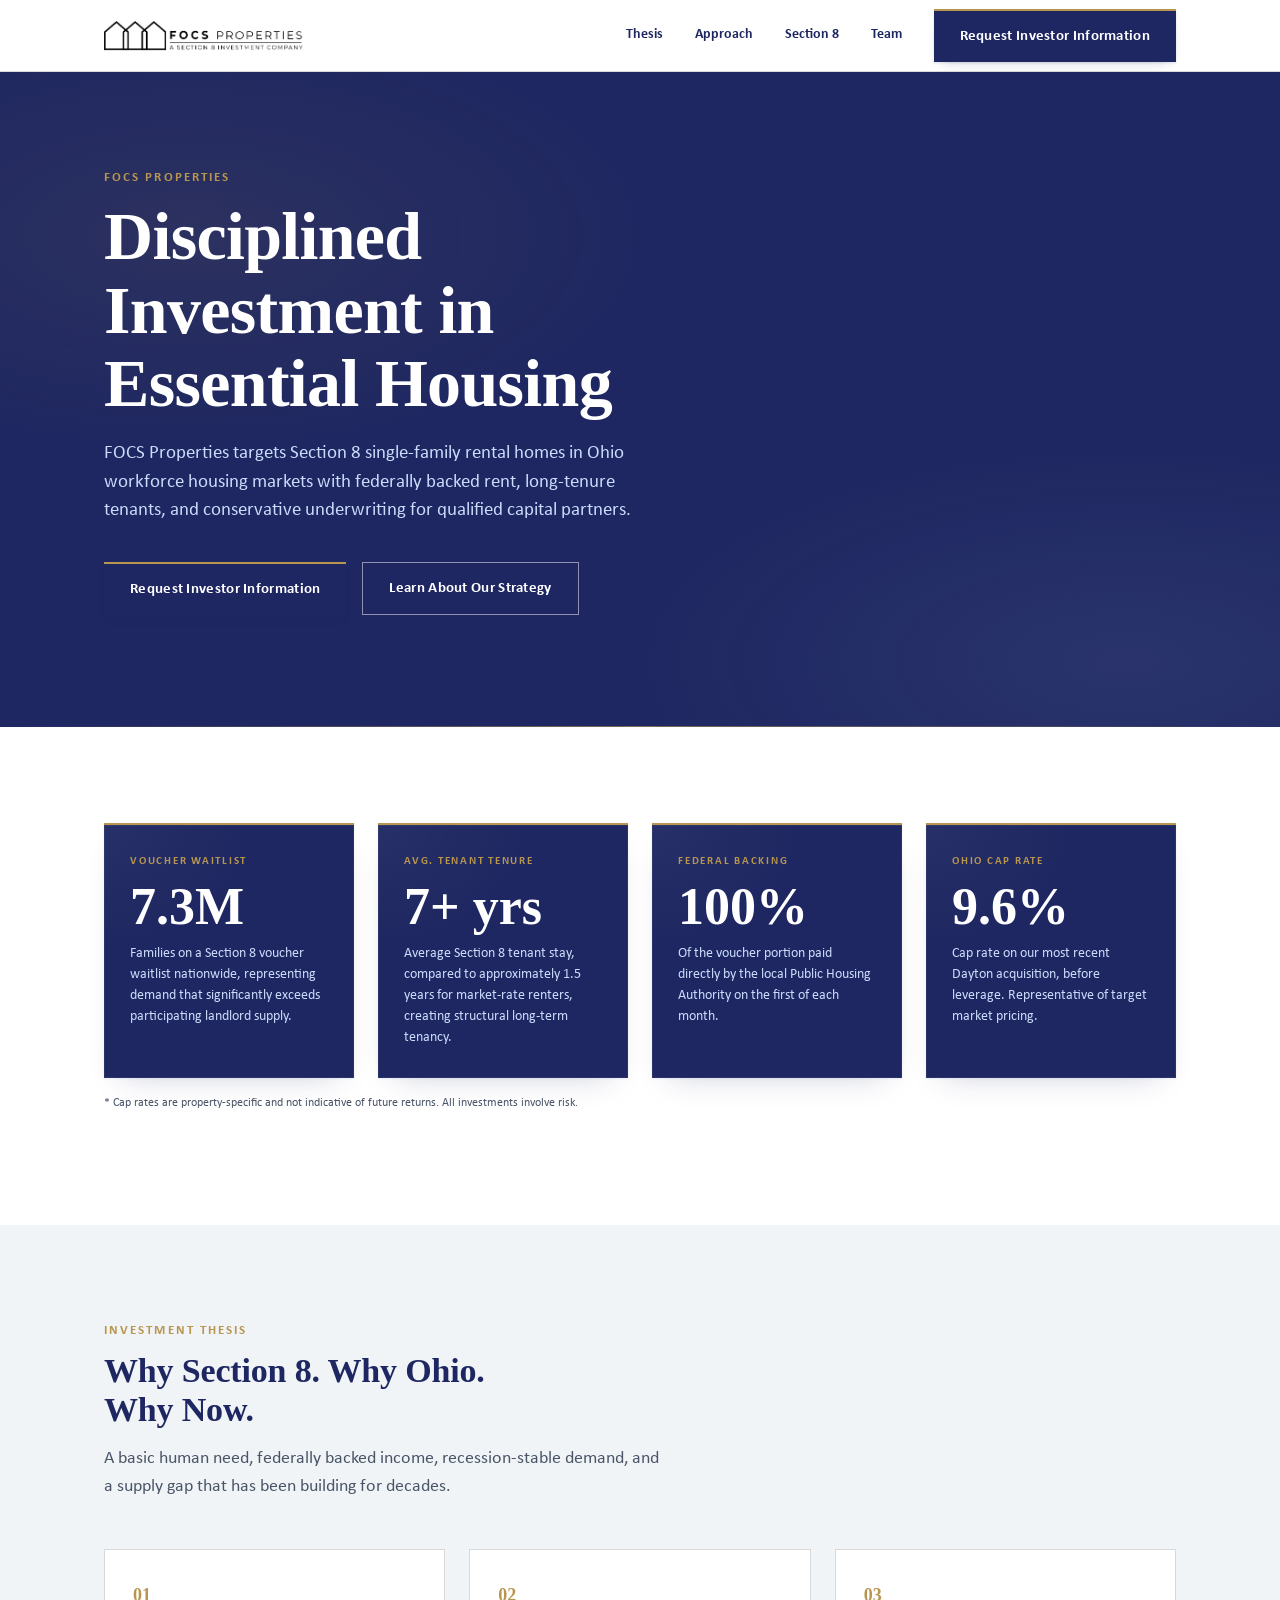
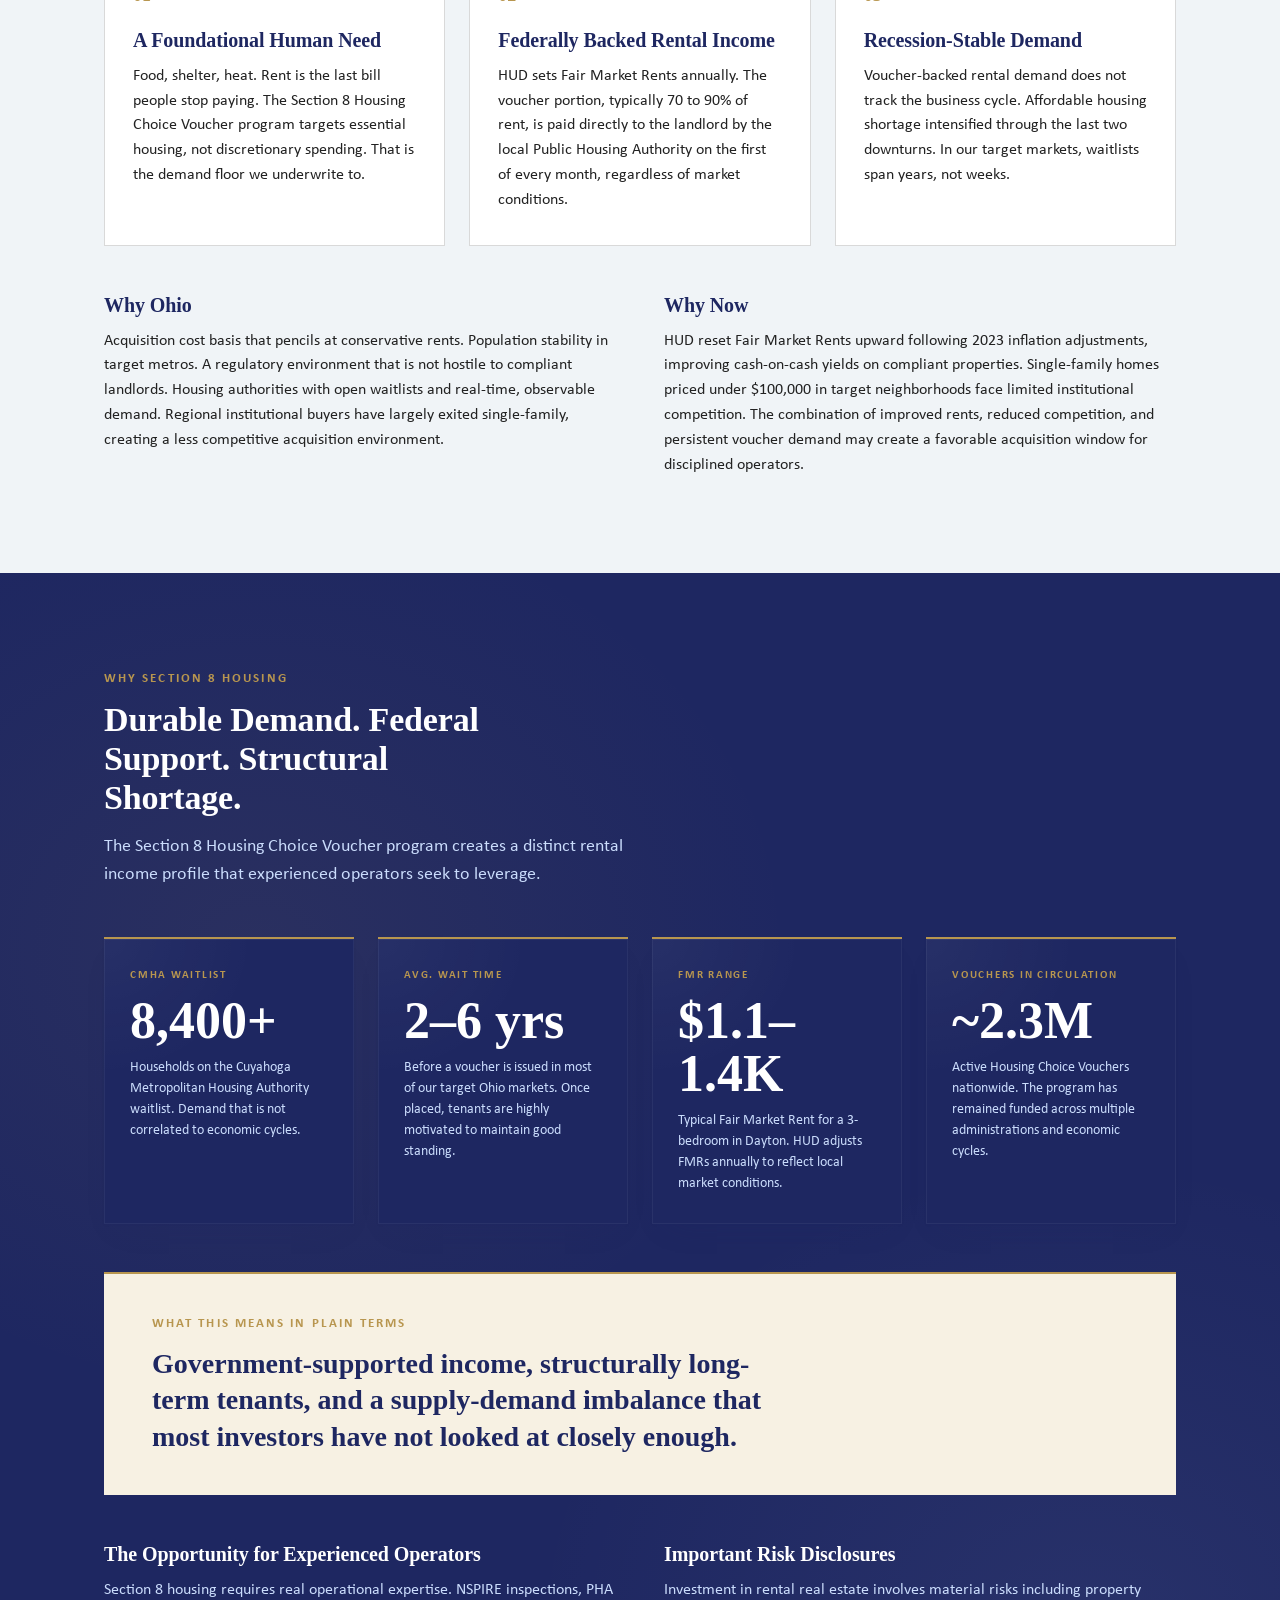
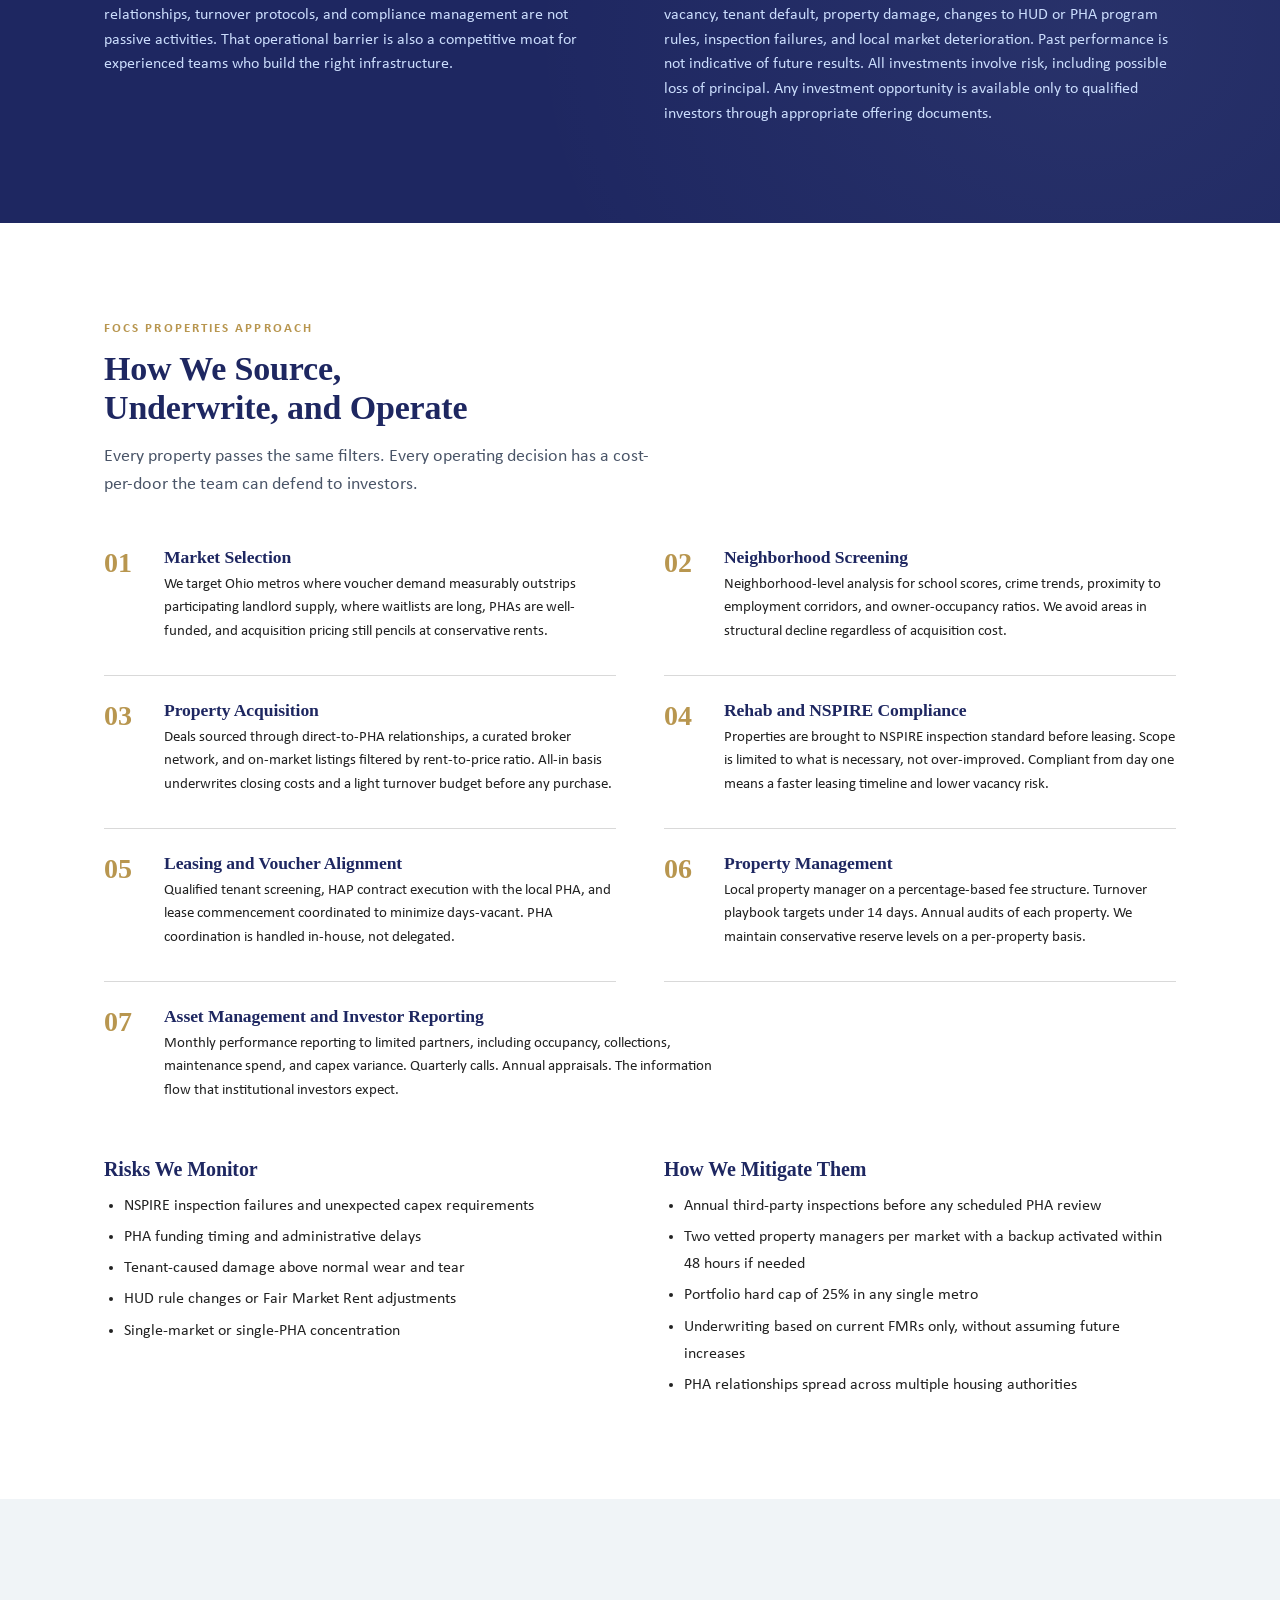
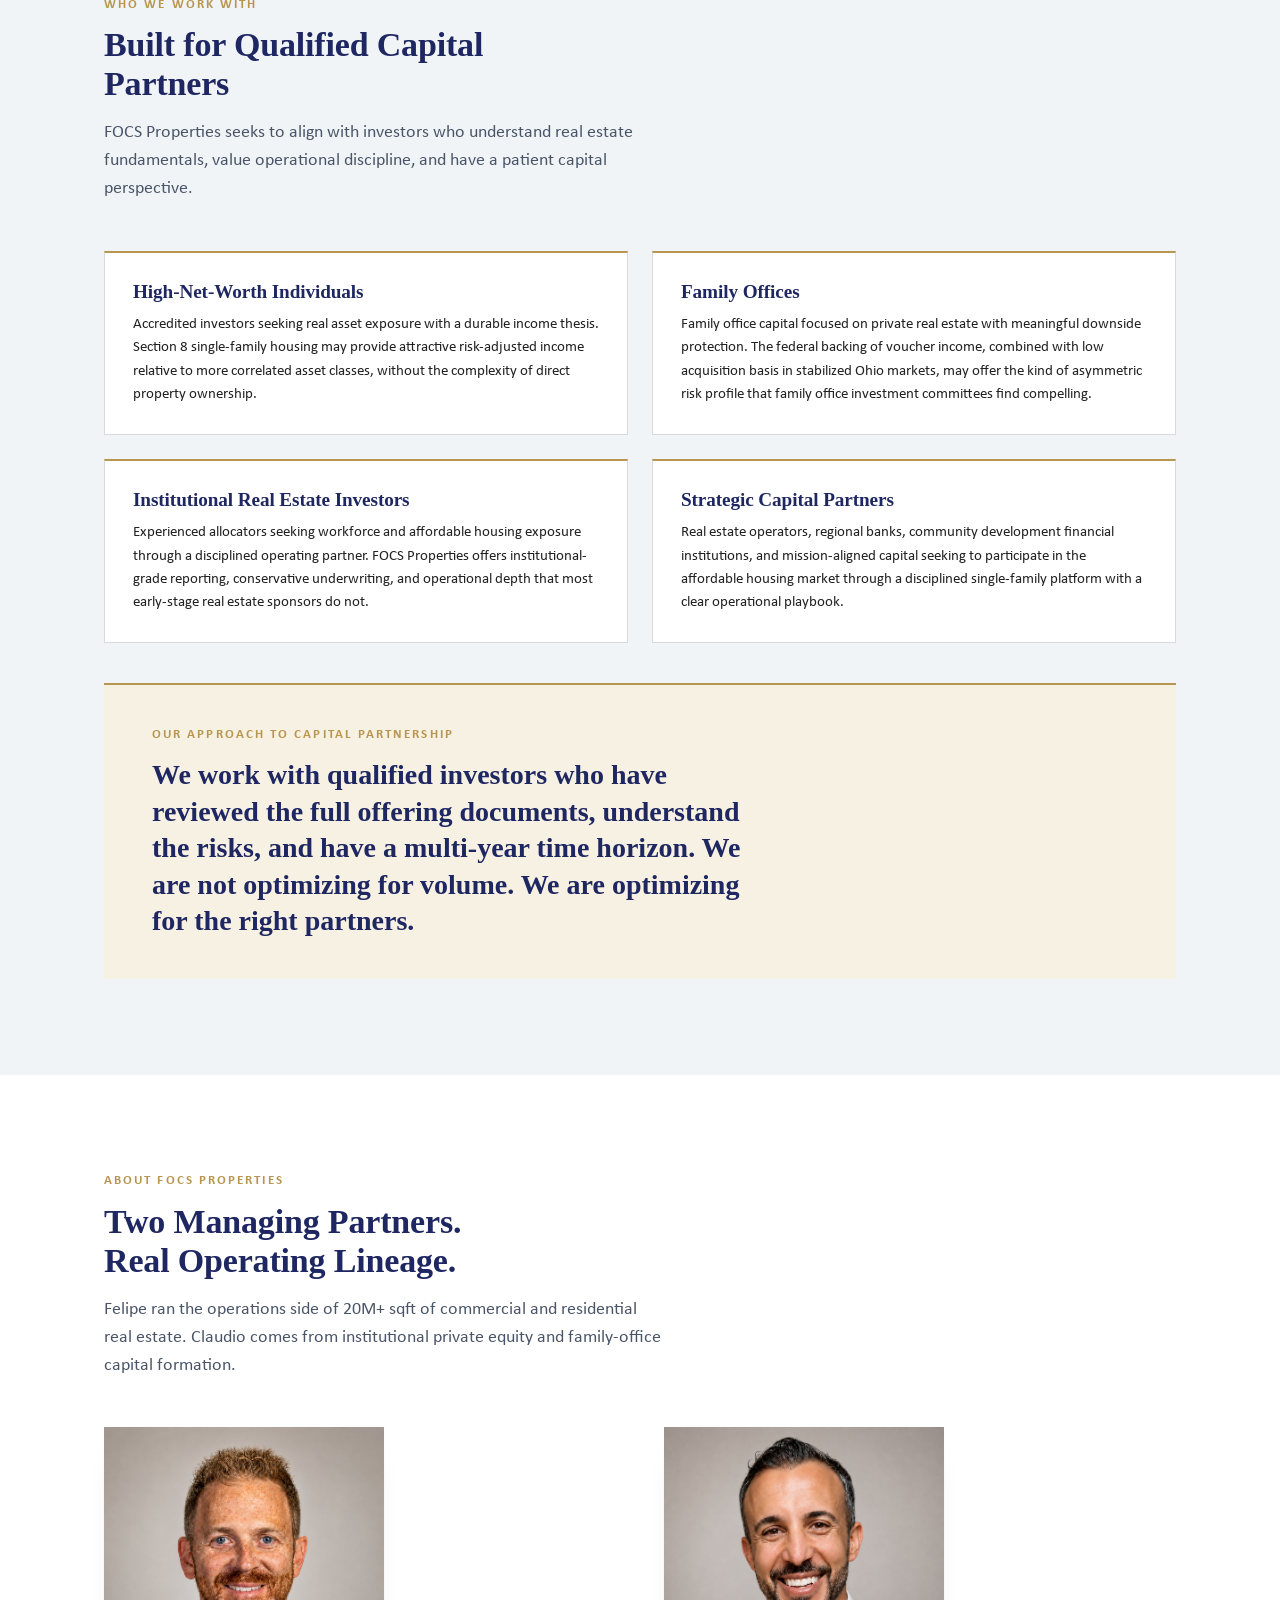
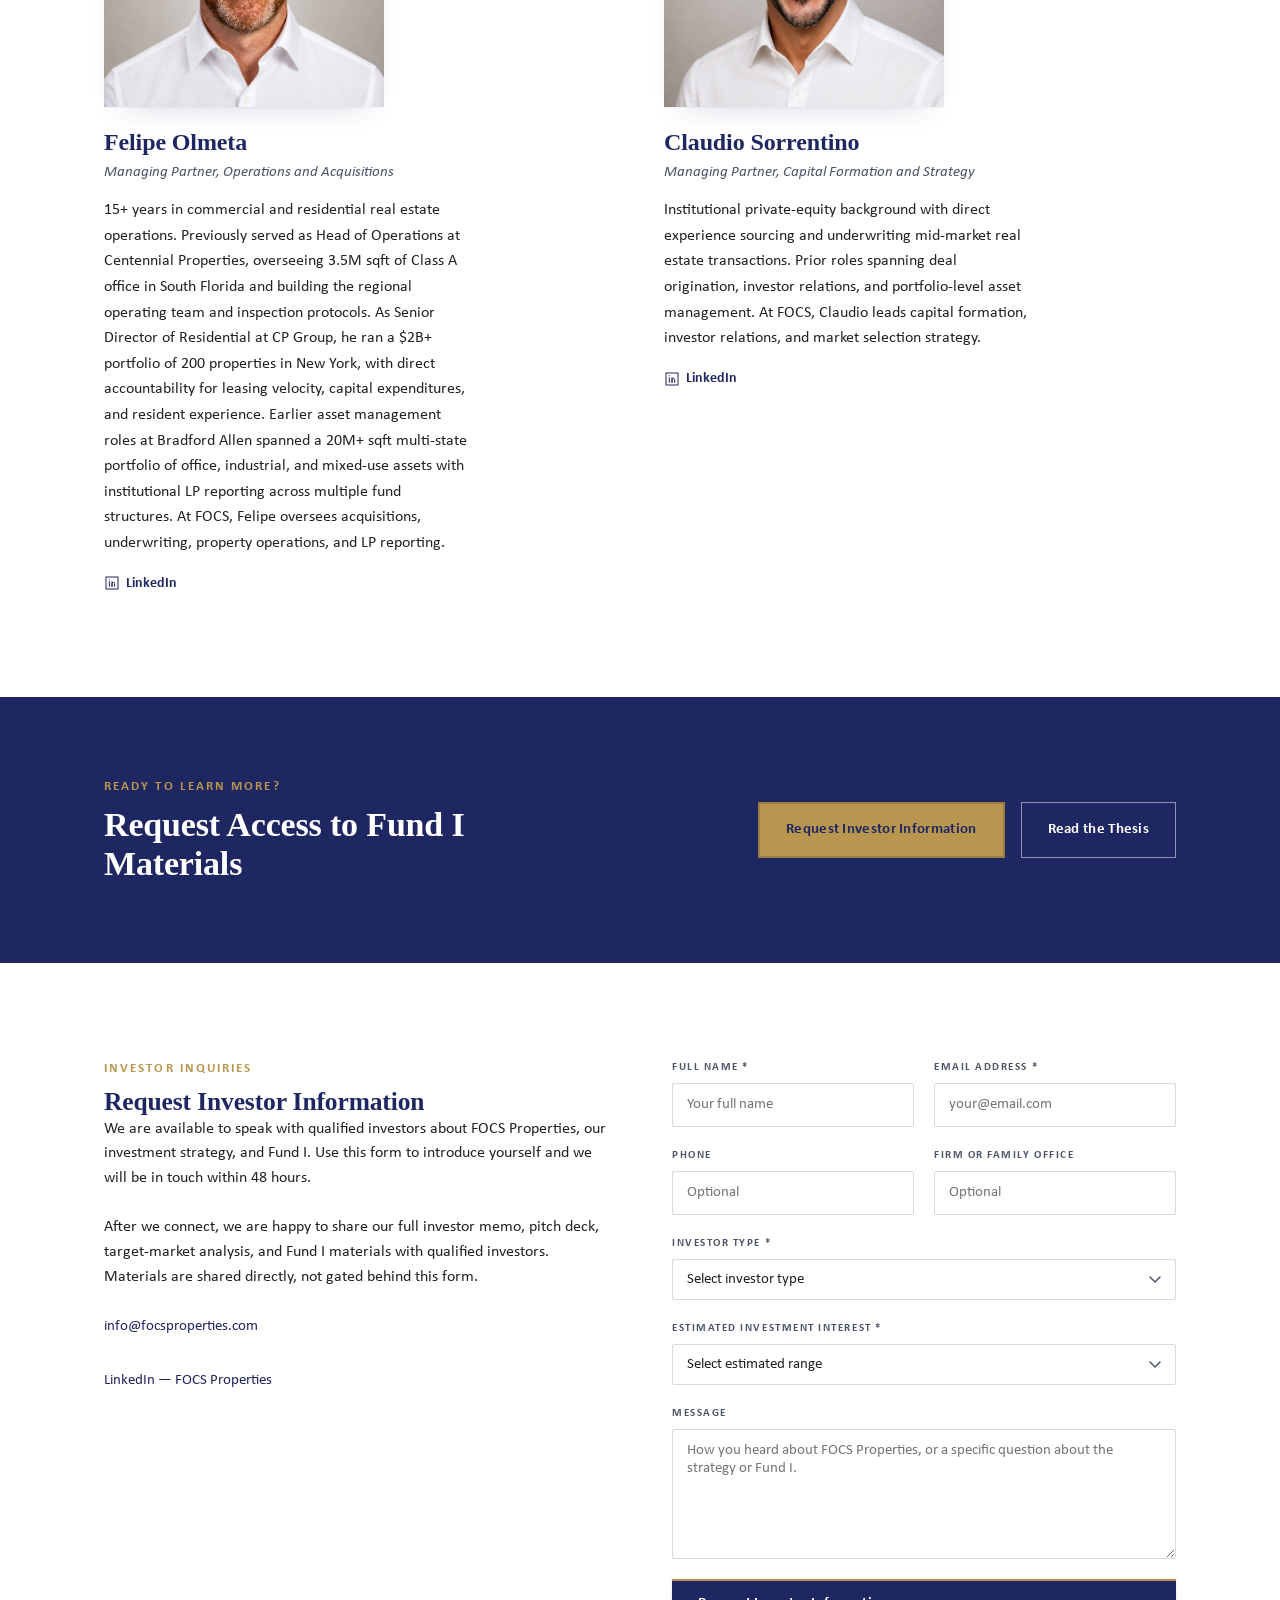
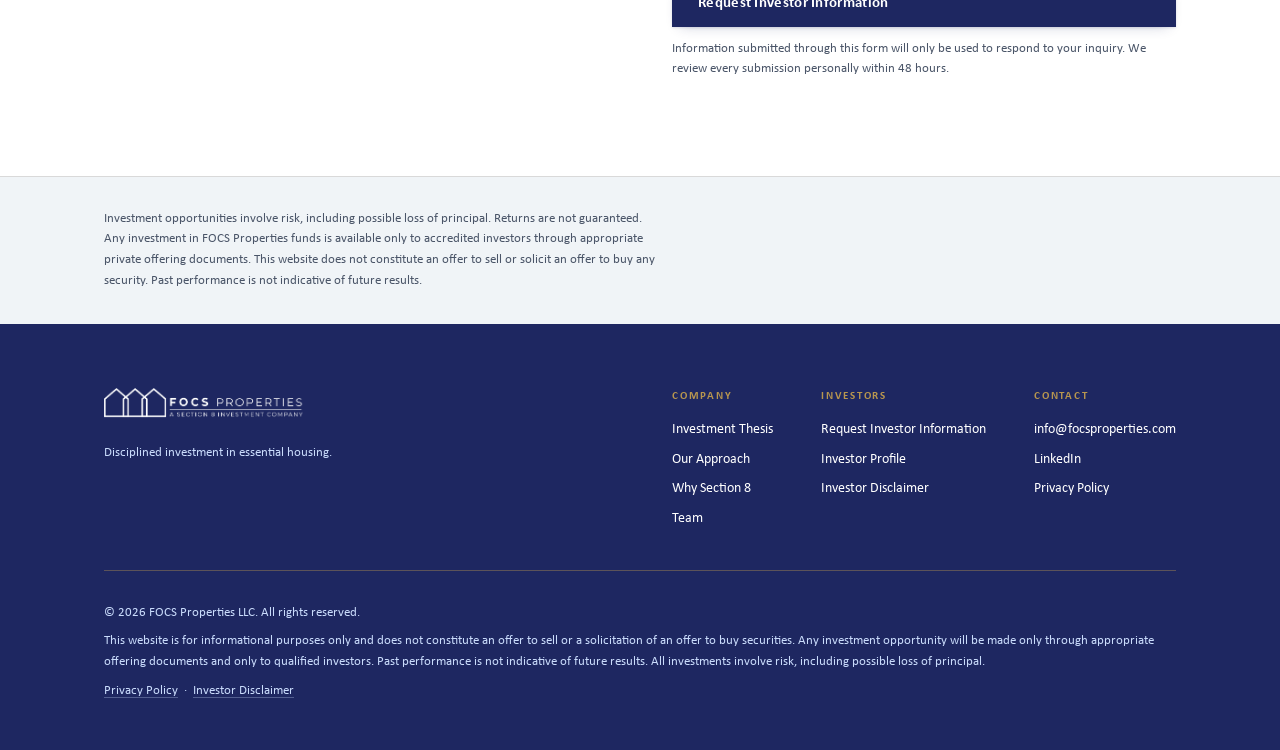
==== commit 14f51497: "Remove gold rule under contact heading" ====
--- a/index.html
+++ b/index.html
@@ -393,7 +393,6 @@
           <div class="contact-info">
             <span class="eyebrow">Investor Inquiries</span>
             <h2 id="contact-heading">Request Investor Information</h2>
-            <div class="gold-rule"></div>
             <p>We are available to speak with qualified investors about FOCS Properties, our investment strategy, and Fund I. Use this form to introduce yourself and we will be in touch within 48 hours.</p>
             <p>After we connect, we are happy to share our full investor memo, pitch deck, target-market analysis, and Fund I materials with qualified investors. Materials are shared directly, not gated behind this form.</p>
             <address>
